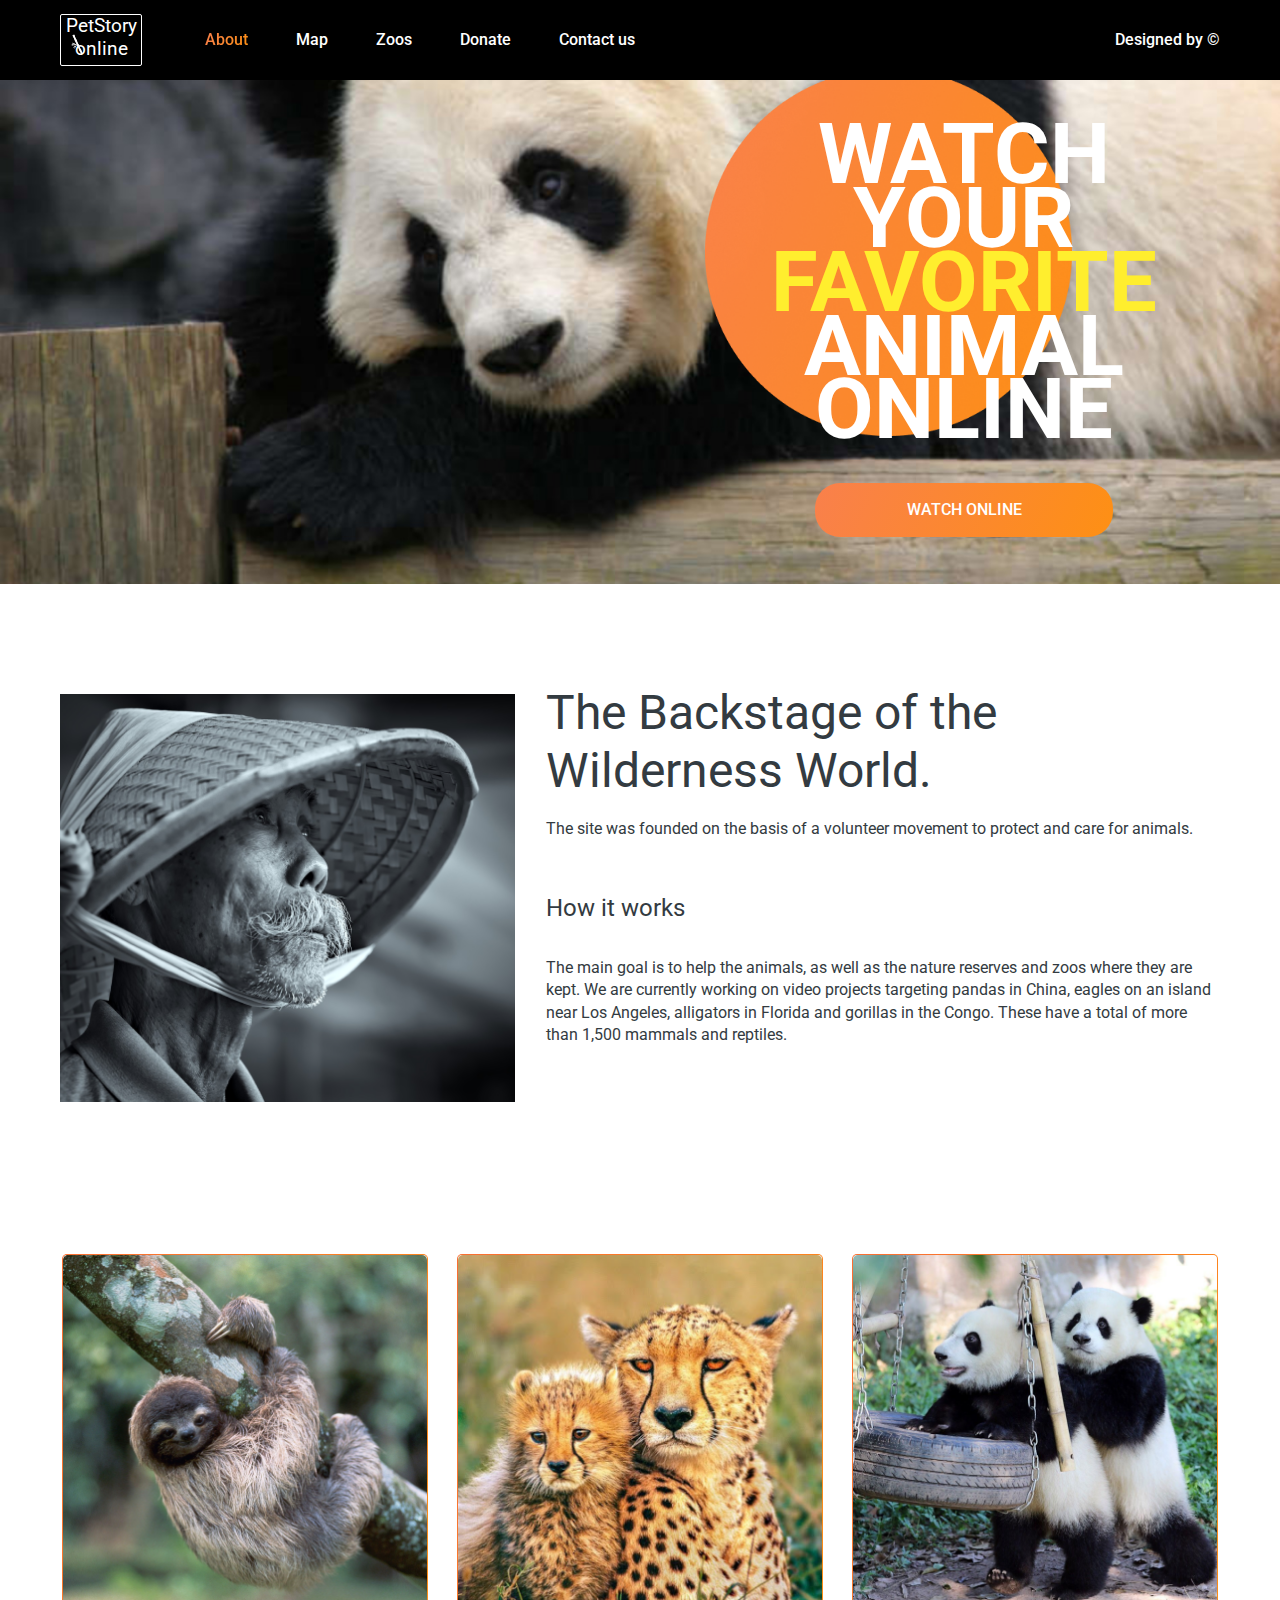
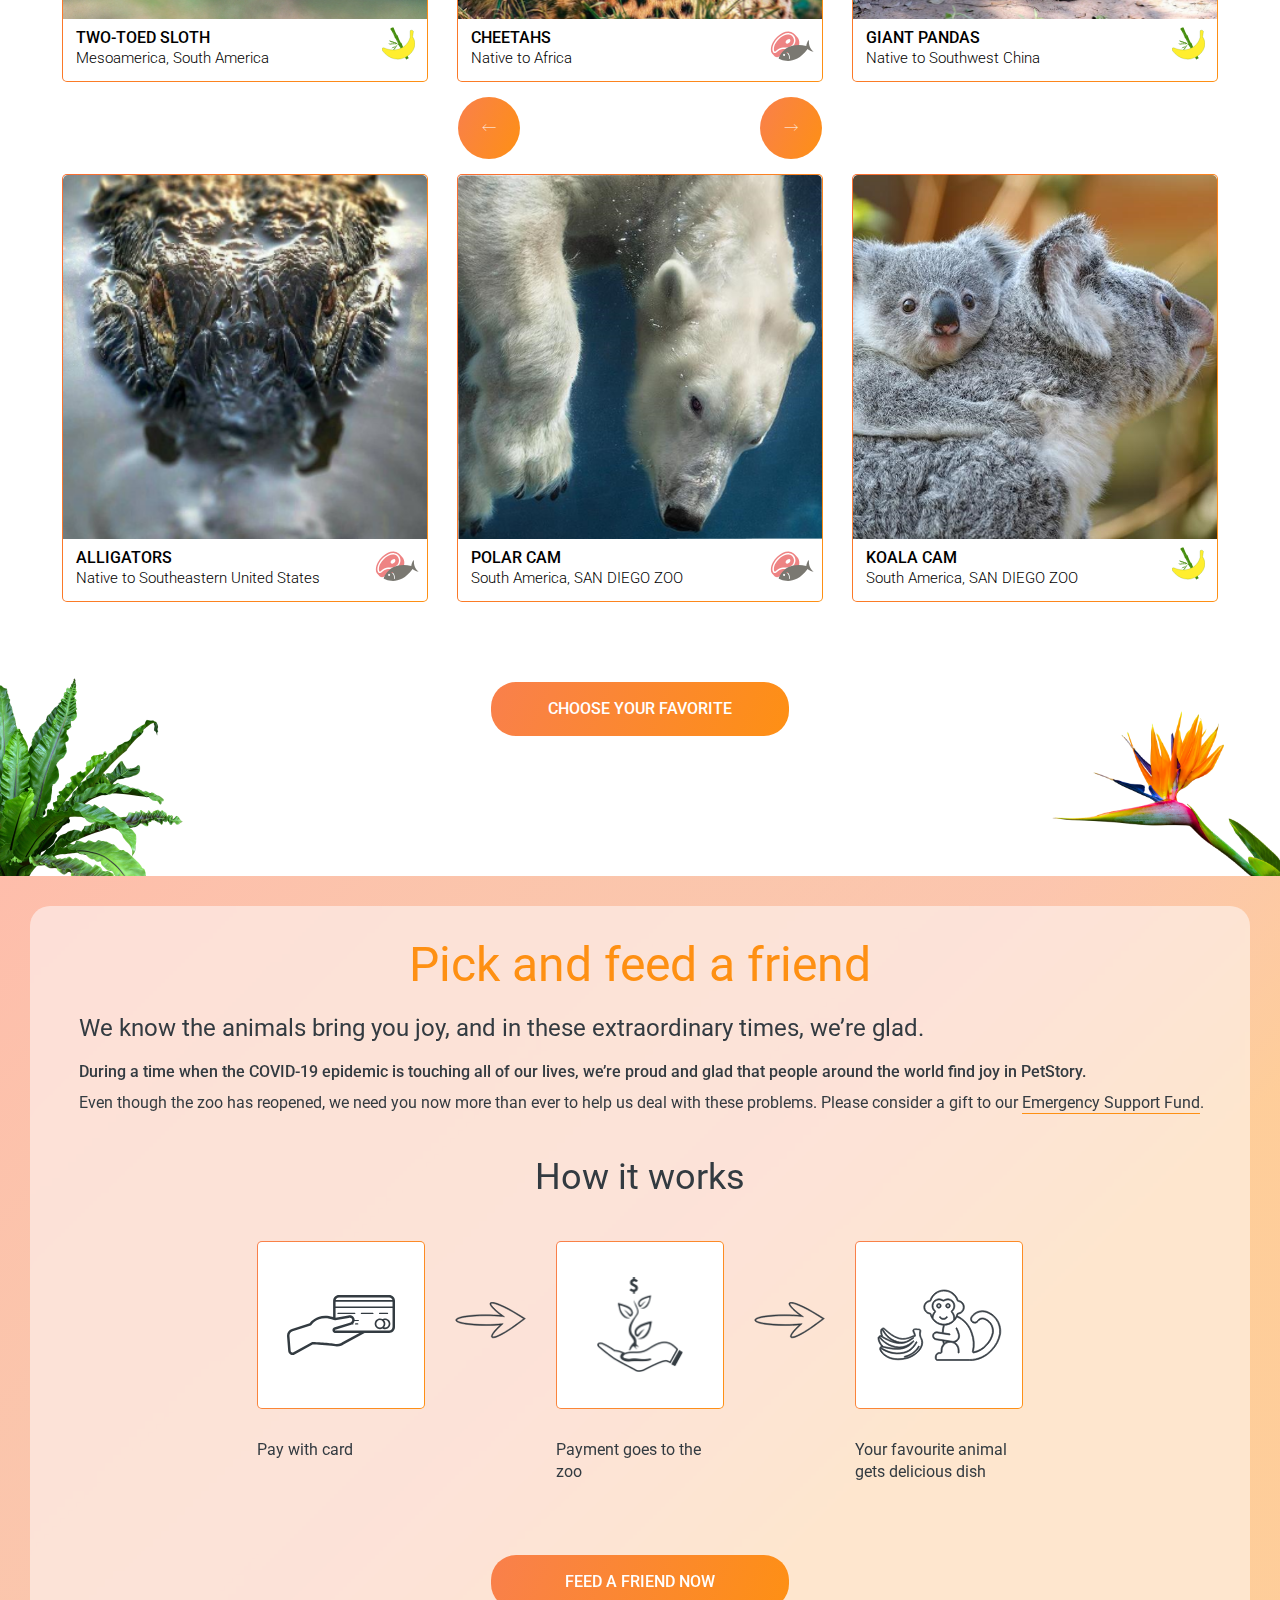
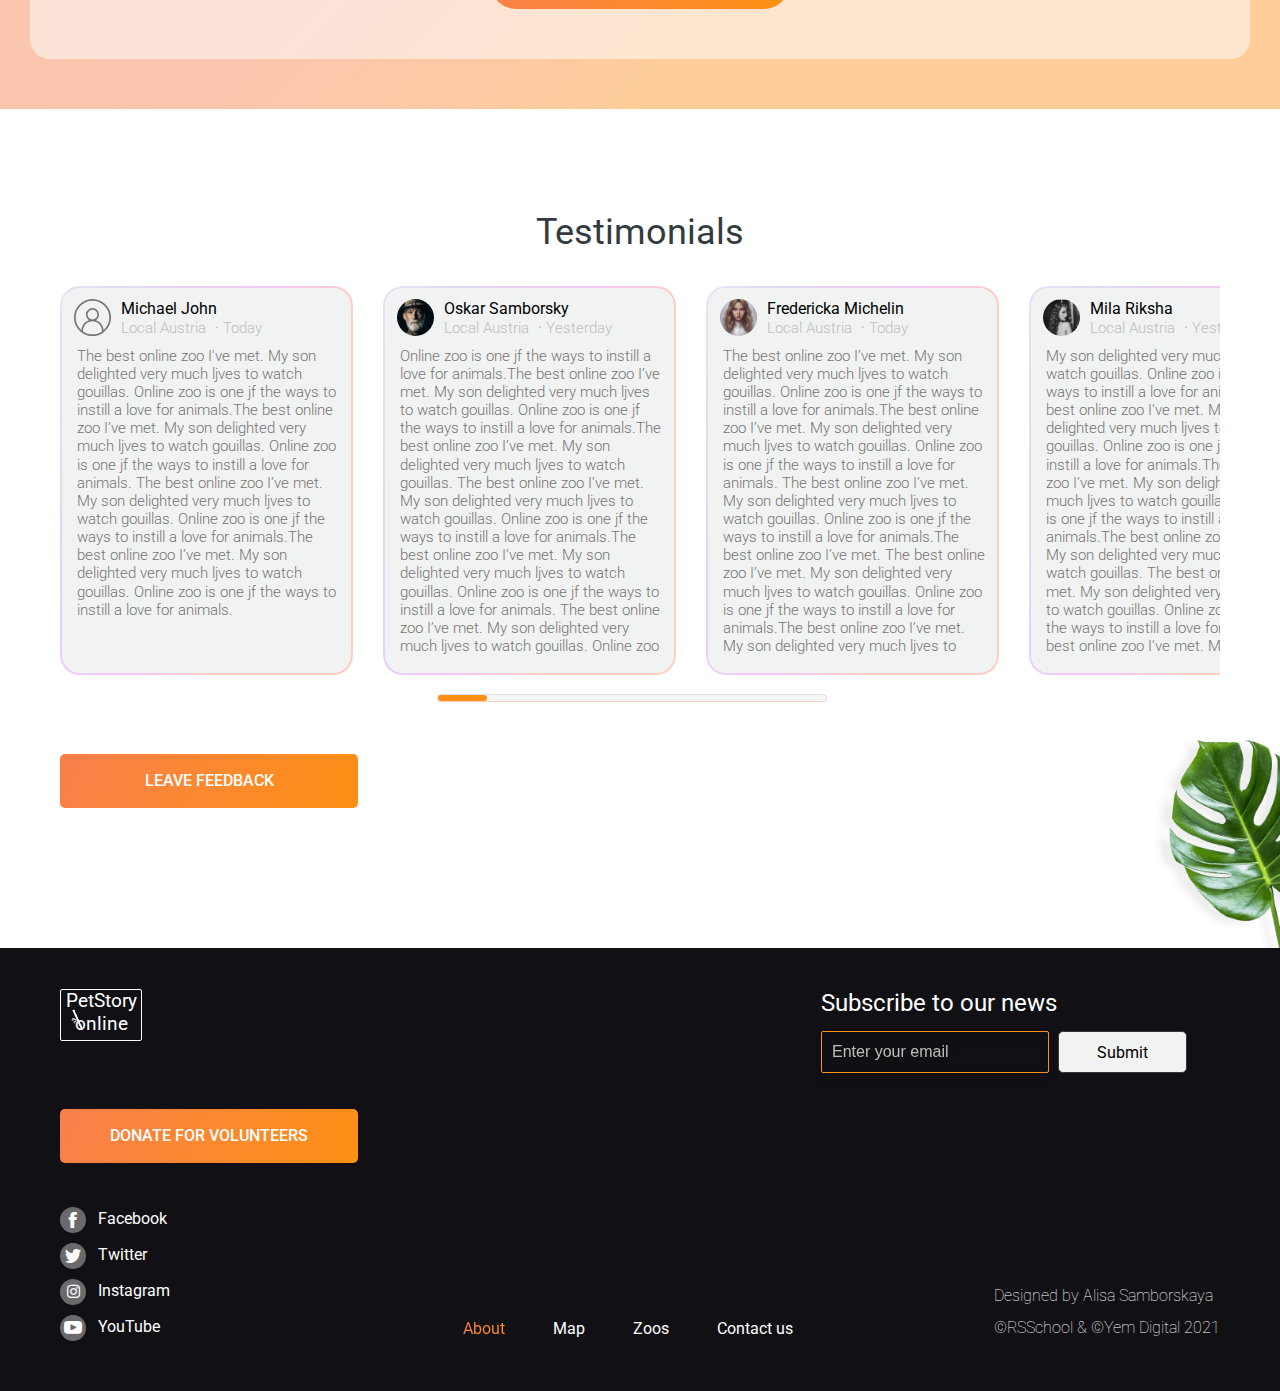
==== index.html @ 5a06f9ed "fix: change path in main page" ====
<!DOCTYPE html>
<html lang="en">
  <head>
    <meta charset="UTF-8" />
    <meta http-equiv="X-UA-Compatible" content="IE=edge" />
    <meta name="viewport" content="width=device-width, initial-scale=1.0" />
    <title>Online-zoo</title>
    <link href="https://fonts.googleapis.com/css2?family=Roboto:ital,wght@0,100;0,300;0,400;0,500;0,700;0,900;1,100;1,300;1,400;1,500;1,700;1,900&display=swap" rel="stylesheet" />
    <link rel="stylesheet" href="../../assets/styles/style.css" />
    <script defer src="./script.js"></script>
  </head>
  <body>
    <header class="header" id="about">
      <div class="container header__wrapper">
        <h1 class="header__logo">
          <a class="header__logo-link" href="./index.html">PetStory online
            <img class="header__logo-icon header__logo-icon--white" src="../../assets/images/logo/bamboo.svg" alt="bamboo-svg">
            <img class="header__logo-icon header__logo-icon--orange" src="../../assets/images/logo/bamboo-orange.svg" alt="bamboo-orange-svg">
          </a>
        </h1>
        <nav class="header__nav">
          <ul class="header__list">
            <li>
              <a class="header__link header__link--active" href="./index.html#about">About</a>
            </li>
            <li>
              <a class="header__link" href="#map">Map</a>
            </li>
            <li>
              <a class="header__link" href="#zoos">Zoos</a>
            </li>
            <li>
              <a class="header__link" href="../../pages/donate/index.html" target="_blank">Donate</a>
            </li>
            <li>
              <a class="header__link" href="#contacts">Contact us</a>
            </li>
          </ul>
        </nav>
        <a class="header__copyright" href="https://www.figma.com/file/jfEFwkXVj1WRq7sUHDr8os/PetStory-online" target="_blank">Designed by ©</a>
        <div class="header__burger-menu">
          <button class="header__burger-btn">
            <i class="header__burger-icon icon-burger-menu"></i>
          </button>
          <div class="wrapper-menu" id="wrapper-menu">
            <div class="background-menu"></div>
            <div class="mobile-menu">
              <button class="mobile-menu__btn">
                <i class="mobile-menu__btn-close icon-cross"></i>
              </button>
              <div class="mobile-menu__logo">
                <a class="mobile-menu__logo-link" href="./index.html">PetStory online
                  <img class="mobile-menu__logo-icon" src="../../assets/images/logo/bamboo-orange.svg" alt="bamboo-orange-svg">
                </a>
              </div>
              <ul class="mobile-menu__list">
                <li class="mobile-menu__item"><a class="mobile-menu__link" href="./index.html">About</a></li>
                <li class="mobile-menu__item"><a class="mobile-menu__link" href="#map">Map</a></li>
                <li class="mobile-menu__item"><a class="mobile-menu__link" href="#zoos">Zoos</a></li>
                <li class="mobile-menu__item"><a class="mobile-menu__link" href="../../pages/donate/index.html">Donate</a></li>
                <li class="mobile-menu__item"><a class="mobile-menu__link" href="#contacts">Contact us</a></li>
              </ul>
              <a class="mobile-menu__copyright" href="https://www.figma.com/file/jfEFwkXVj1WRq7sUHDr8os/PetStory-online" target="_blank">Designed by ©</a>
            </div>
          </div>
        </div>
      </div>
    </header>
    <main class="main">
      <section class="animals-online">
        <div class="container animals-online__wrapper">
          <div class="animals-online__content">
            <div class="animals-online__img-wrap">
              <img class="animals-online__img" src="../../assets/images/animals/Ellipse-orange.png" alt="ellipse-orange-png" />
              <span class="animals-online__img-text">Watch your <span class="animals-online__img-yellow">favorite</span> animal online</span>
            </div>
            <a class="animals-online__btn button" href="./index.html">watсh online</a>
          </div>
        </div>
      </section>
      <section class="the-backstage">
        <div class="container the-backstage__wrapper">
          <div class="the-backstage__block-left"></div>
          <div class="the-backstage__block-right">
            <h2 class="the-backstage__title">The Backstage of the Wilderness World.</h2>
            <p class="the-backstage__description">The site was founded on the basis of a volunteer movement to protect and care for animals.</p>
            <h3 class="the-backstage__title the-backstage__title--works">How it works</h3>
            <p class="the-backstage__description the-backstage__description--works">
              The main goal is to help the animals, as well as the nature reserves and zoos where they are kept. We are currently working on video projects targeting pandas in China, eagles on an
              island near Los Angeles, alligators in Florida and gorillas in the Congo. These have a total of more than 1,500 mammals and reptiles.
            </p>
          </div>
          <img class="the-backstage__img" src="../../assets/images/flower.png" alt="flower-png" />
        </div>
      </section>

      <section class="pets">
        <div class="container">
          <div class="pets__block">
            <div class="pets__slider-wrap">
              <div id="pets-slider" class="pets__slider"></div>
            </div>
            <button id="pets-slider-arrow-left" class="pets__slider-btn arrow-left">
              <i class="icon-arrow-left"></i>
            </button>
            <button id="pets-slider-arrow-right" class="pets__slider-btn arrow-right">
              <i class="icon-arrow-right"></i>
            </button>
          </div>
        </div>



        <button class="pets__btn button">choose your favorite</button>
        <img class="pets__img-palm" src="../../assets/images/pets/palm.png" alt="palm-png" />
        <img class="pets__img-strelitzia" src="../../assets/images/pets/strelitzia.png" alt="strelitzia-png" />
      </section>
      <section class="feed-friend">
        <div class="feed-friend__wrapper container">
          <h2 class="feed-friend__title">Pick and feed a friend</h2>
          <div class="feed-friend__content">
            <p class="feed-friend__subtitle">We know the animals bring you joy, and in these extraordinary times, we’re glad.</p>
            <p class="feed-friend__text-bold">During a time when the COVID-19 epidemic is touching all of our lives, we’re proud and glad that people around the world find joy in PetStory.</p>
            <p class="feed-friend__text">
              Even though the zoo has reopened, we need you now more than ever to help us deal with these problems. Please consider a gift to our
              <a class="feed-friend__link" href="../../pages/donate/index.html" target="_blank">Emergency Support Fund</a>.
            </p>
          </div>
          <h3 class="feed-friend__works-title">How it works</h3>
          <div class="feed-friend__works">


            <div class="feed-friend__item feed-friend__item--height ">
              <div class="feed-friend__card">
                <img class="feed-friend__img-pay" src="../../assets/images/feed-friend/pay.svg" alt="pay-svg">
              </div>
              <p class="feed-friend__card-title">Pay with card</p>
            </div>
            <img class="feed-friend__img-arrow feed-friend__img-arrow--top" src="../../assets/images/feed-friend/arrow.svg" alt="arrow-svg">
            <div class="feed-friend__item">
              <img class="feed-friend__works-arrow-right" src="../../assets/images/feed-friend/arrow-green.svg" alt="arrow-green-svg">
              <div class="feed-friend__card">
                <img class="feed-friend__img-zoo" src="../../assets/images/feed-friend/zoo.png" alt="zoo-png">
              </div>
              <p class="feed-friend__card-title">Payment goes to the zoo</p>
            </div>
            <img class="feed-friend__img-arrow" src="../../assets/images/feed-friend/arrow.svg" alt="arrow-svg">
            <div class="feed-friend__item">
              <img class="feed-friend__works-arrow-left" src="../../assets/images/feed-friend/arrow-green.svg" alt="arrow-green-svg">
              <div class="feed-friend__card">
                <img class="feed-friend__img-monkey" src="../../assets/images/feed-friend/monkey.svg" alt="monkey-svg">
              </div>
              <p class="feed-friend__card-title">Your favourite animal gets delicious dish</p>
            </div>
          </div>
            <a class="feed-friend__btn button" href="../../pages/donate/index.html" target="_blank">
              Feed a friend now
            </a>
        </div>
        </div>
      </section>
      <section class="testimonials">
        <div class="testimonials__wrapper container">
          <h2 class="testimonials__title">Testimonials</h2>
          <div class="testimonials__slider">
            <div id="testimonials" class="testimonials__wrap"></div>
          </div>
          <div class="scroll-wrapper">
            <input class="slider" id="myRange" type="range" min="0" max="7" value="0" step="1"> 
          </div>
          <div class="testimonials__btn-wrap">
            <button class="testimonials__btn button button--secondary">leave feedback</button>
          </div>
          
        </div>
        <img class="testimonials__img" src="../../assets/images/testimonials/leaf.png" alt="leaf-png">
      </div>  
      </section>
    </main>
    <footer class="footer" id="contacts">
      <div class="footer__wrap container">
        <div class="footer__top">
          <a class="footer__logo-link" href="./index.html">PetStory online
            <img class="footer__logo-icon footer__logo-icon-white" src="../../assets/images/logo/bamboo.svg" alt="bamboo-svg">
            <img class="footer__logo-icon footer__logo-icon--orange" src="../../assets/images/logo/bamboo-orange.svg" alt="bamboo-orange-svg">
          </a>
          <form class="footer__form" action="/">
            <h3 class="footer__title">Subscribe to our news</h3>
            <div class="footer__wrap-input">
              <input class="footer__input input" type="email" id="email" name="email" placeholder="Enter your email" required><br>
              <button class="footer__form-btn submit" type="submit">Submit</button> 
            </div>
          </form>
        </div>
        <div class="footer__middle">
          <a class="footer__btn button button--secondary" href="../../pages/donate/index.html" target="_blank" >donate for volunteers</a>
        </div>
        <div class="footer__bottom">
          <ul class="footer__socials">
            <li class="footer__social-item"><a class="footer__social-link" href="https://www.facebook.com/" target="_blank">
              <span class="footer__wrap-icon"><i class="icon-facebook "></i></span>
              Facebook</a></li>
            <li class="footer__social-item"><a class="footer__social-link" href="https://twitter.com/"  target="_blank"><span class="footer__wrap-icon"><i class="icon-twitter "></i></span>Twitter</a></li>
            <li class="footer__social-item"><a class="footer__social-link" href="https://www.instagram.com/" target="_blank"><span class="footer__wrap-icon"><i class="icon-instagram "></i></span>Instagram</a></li>
            <li class="footer__social-item"><a class="footer__social-link" href="https://www.youtube.com/" target="_blank"><span class="footer__wrap-icon"><i class="icon-youTube"></i></span>YouTube</a></li>
          </ul>
          <ul class="footer__list">
            <li class="footer__list-item">
              <a class="footer__link footer__link--active" href="./index.html#about">About</a>
            </li>
            <li class="footer__list-item">
              <a class="footer__link" href="#map">Map</a>
            </li>
            <li class="footer__list-item">
              <a class="footer__link" href="#zoos">Zoos</a>
            </li>
            <li class="footer__list-item">
              <a class="footer__link" href="#contacts">Contact us</a>
            </li>
          </ul>
          <div class="footer__copyright-wrap">
            <a class="footer__copyright" href="https://www.figma.com/file/jfEFwkXVj1WRq7sUHDr8os/PetStory-online" target="_blank">
              <span class="footer__author">Designed by Alisa Samborskaya</span>
              <span class="footer__text">©RSSchool & ©Yem Digital 2021</span>
          </a>
          </div>

      </div>
    </footer>
    <div id="testimonial-modal" class="testimonial-modal">
      <div id="testimonial-modal-backdrop" class="testimonial-modal__backdrop"></div>
      <div class="testimonial-modal__inner">
        <button id="testimonial-modal-close" class="testimonial-modal__btn">
          <i class="testimonial-modal__btn-close icon-cross"></i>
        </button>
        <div id="testimonial-modal-card" class="testimonial-modal__card"></div>
      </div>
    </div>
  </body>
</html>
---- assets/styles/style.css ----
.animals {
  height: 386px;
  width: 100%;
  background-repeat: no-repeat;
  background-size: cover;
  background-position: center bottom;
  background-image: url(../../assets/images/donate/panda-bg.png);
}
@media (max-width: 1599px) {
  .animals {
    height: 390px;
    margin-top: 80px;
    background-position: 29% bottom;
  }
}
@media (max-width: 999px) {
  .animals {
    height: 335px;
    margin-top: 34px;
    background-position: 37% bottom;
  }
}
@media (max-width: 639px) {
  .animals {
    height: 187px;
    margin-top: 0px;
    background-position: 33% bottom;
  }
}

.feed-friend-donate {
  background: linear-gradient(315.75deg, rgba(254, 210, 144, 0.7) 30.06%, #febdab 100.95%, rgba(254, 210, 144, 0.7) 106.36%), linear-gradient(315.75deg, rgba(254, 189, 171, 0.74) 30.06%, rgba(243, 169, 248, 0.66) 50.74%, #e0d8f0 80.49%, #eaf7fe 127.9%, #eaf7fe 149.54%), linear-gradient(315.75deg, rgba(254, 189, 171, 0.74) 30.06%, rgba(243, 169, 248, 0.66) 50.74%, #e0d8f0 80.49%, #eaf7fe 127.9%, #eaf7fe 149.54%);
}
.feed-friend-donate .feed-friend-donate__wrapper {
  padding-top: 40px;
  padding-bottom: 180px;
}
@media (max-width: 1599px) {
  .feed-friend-donate .feed-friend-donate__wrapper {
    padding-bottom: 30px;
  }
}
@media (max-width: 999px) {
  .feed-friend-donate .feed-friend-donate__wrapper {
    padding-top: 30px;
    padding-bottom: 46px;
  }
}
@media (max-width: 639px) {
  .feed-friend-donate .feed-friend-donate__wrapper {
    padding-bottom: 20px;
  }
}
.feed-friend-donate__title {
  font-weight: 400;
  font-size: 36px;
  line-height: 1.3;
  color: #fff;
  text-transform: uppercase;
}
@media (max-width: 1599px) {
  .feed-friend-donate__title {
    padding-right: 162px;
  }
}
@media (max-width: 999px) {
  .feed-friend-donate__title {
    padding-right: 0px;
    font-size: 24px;
    line-height: 1.2;
  }
}
.feed-friend-donate__title--donation {
  margin-top: 44px;
  color: #fe9013;
  text-transform: none;
}
@media (max-width: 999px) {
  .feed-friend-donate__title--donation {
    margin-top: 30px;
    font-size: 36px;
    line-height: 1.3;
  }
}
@media (max-width: 639px) {
  .feed-friend-donate__title--donation {
    font-size: 24px;
    line-height: 1.2;
  }
}
.feed-friend-donate__description {
  margin-top: 10px;
  font-weight: 500;
  font-size: 16px;
  line-height: 1.4;
  color: #fff;
}
.feed-friend-donate__description--font {
  font-weight: 400;
}
@media (max-width: 1599px) {
  .feed-friend-donate__description {
    margin-top: 30px;
  }
}
@media (max-width: 999px) {
  .feed-friend-donate__description {
    margin-top: 20px;
    line-height: 1.38;
  }
}
.feed-friend-donate__info {
  margin-top: 60px;
  padding: 40px 92px 62px;
  background-color: rgba(255, 255, 255, 0.52);
  backdrop-filter: blur(2px);
  border-radius: 20px;
  font-weight: 400;
  font-size: 16px;
  line-height: 1.4;
  color: #333b41;
}
@media (max-width: 1599px) {
  .feed-friend-donate__info {
    margin-top: 40px;
    padding: 20px 44px 46px;
  }
}
@media (max-width: 999px) {
  .feed-friend-donate__info {
    margin-top: 30px;
    padding: 30px 0px 31px;
  }
}
@media (max-width: 639px) {
  .feed-friend-donate__info {
    padding: 20px 0px 20px;
    font-size: 9px;
  }
}
.feed-friend-donate__info-title {
  padding-right: 7px;
  text-align: center;
  font-weight: 400;
  font-size: 48px;
  line-height: 1.2;
  color: #fe9013;
}
@media (max-width: 1599px) {
  .feed-friend-donate__info-title {
    padding-right: 16px;
  }
}
@media (max-width: 999px) {
  .feed-friend-donate__info-title {
    padding-right: 1px;
  }
}
@media (max-width: 639px) {
  .feed-friend-donate__info-title {
    padding-right: 0px;
    font-size: 24px;
  }
}
.feed-friend-donate__info-description {
  margin-top: 20px;
  text-align: left;
  font-weight: 400;
  font-size: 24px;
  line-height: 1.2;
  color: #333b41;
}
@media (max-width: 1599px) {
  .feed-friend-donate__info-description {
    margin-top: 11px;
    padding-left: 3px;
  }
}
@media (max-width: 999px) {
  .feed-friend-donate__info-description {
    margin-top: 20px;
    padding-left: 0px;
    text-align: center;
  }
}
@media (max-width: 639px) {
  .feed-friend-donate__info-description {
    margin-top: 10px;
    font-size: 16px;
    line-height: 1.4;
  }
}
.feed-friend-donate__diet {
  display: flex;
  justify-content: center;
  align-items: center;
  margin-top: 107px;
  padding-right: 28px;
}
@media (max-width: 999px) {
  .feed-friend-donate__diet {
    margin-top: 97px;
  }
}
@media (max-width: 639px) {
  .feed-friend-donate__diet {
    margin-top: 37px;
    padding-right: 9px;
  }
}
.feed-friend-donate__wrap-content {
  margin-right: 11px;
  padding-top: 14px;
  text-align: center;
}
@media (max-width: 639px) {
  .feed-friend-donate__wrap-content {
    margin-right: 6px;
    padding-top: 6px;
  }
}
.feed-friend-donate__number {
  font-weight: 500;
  font-size: 72px;
  line-height: 0.8;
  color: #000;
}
@media (max-width: 639px) {
  .feed-friend-donate__number {
    font-size: 41px;
  }
}
.feed-friend-donate__text {
  margin-top: 11px;
}
@media (max-width: 639px) {
  .feed-friend-donate__text {
    margin-top: 6px;
  }
}
.feed-friend-donate__icon {
  margin-right: 64px;
  padding-bottom: 14px;
  font-size: 14px;
}
@media (max-width: 639px) {
  .feed-friend-donate__icon {
    margin-right: 36px;
    padding-bottom: 26px;
    font-size: 8px;
  }
}
.feed-friend-donate__img {
  width: 268px;
}
@media (max-width: 639px) {
  .feed-friend-donate__img {
    width: 151px;
  }
}
.feed-friend-donate__amount {
  max-width: 976px;
  margin-top: 49px;
}
@media (max-width: 1599px) {
  .feed-friend-donate__amount {
    max-width: 810px;
    margin: 49px auto 0 auto;
  }
}
@media (max-width: 999px) {
  .feed-friend-donate__amount {
    width: 100%;
    margin-top: 41px;
  }
}
@media (max-width: 639px) {
  .feed-friend-donate__amount {
    margin-top: 4px;
  }
}
.feed-friend-donate__amount-title {
  margin-left: 4px;
}
@media (max-width: 1599px) {
  .feed-friend-donate__amount-title {
    margin-left: 0px;
  }
}
@media (max-width: 999px) {
  .feed-friend-donate__amount-title {
    margin-left: 10px;
  }
}
@media (max-width: 639px) {
  .feed-friend-donate__amount-title {
    margin-left: 0px;
    font-size: 16px;
  }
}
.feed-friend-donate__amount-container {
  position: relative;
  display: flex;
  justify-content: space-between;
  align-items: center;
  padding: 0px 35px 0px 30px;
  height: 27px;
  margin-top: 17px;
  background-color: #404950;
}
.feed-friend-donate__amount-container::before {
  content: "";
  position: absolute;
  left: 26px;
  right: 30px;
  display: block;
  height: 2px;
  background-color: #72828e;
}
@media (max-width: 1599px) {
  .feed-friend-donate__amount-container::before {
    left: 21px;
    right: 21px;
  }
}
@media (max-width: 999px) {
  .feed-friend-donate__amount-container::before {
    left: 37px;
    right: 37px;
  }
}
@media (max-width: 639px) {
  .feed-friend-donate__amount-container::before {
    left: 23px;
    right: 23px;
  }
}
@media (max-width: 1599px) {
  .feed-friend-donate__amount-container {
    padding: 0px 15px;
  }
}
@media (max-width: 999px) {
  .feed-friend-donate__amount-container {
    margin-top: 7px;
    padding: 0px 40px;
  }
}
@media (max-width: 639px) {
  .feed-friend-donate__amount-container {
    height: 14px;
    margin-top: 7px;
    padding: 0px 20px;
  }
}
.feed-friend-donate__amount-item {
  position: relative;
  display: flex;
  justify-content: center;
  align-items: center;
}
@media (max-width: 1599px) {
  .feed-friend-donate__amount-item:first-child {
    display: none;
  }
}
@media (max-width: 999px) {
  .feed-friend-donate__amount-item:nth-child(2), .feed-friend-donate__amount-item:nth-child(3) {
    display: none;
  }
}
.feed-friend-donate__btn {
  position: absolute;
  display: flex;
  justify-content: center;
  align-items: center;
  width: 40px;
  height: 40px;
  outline: none;
  border: none;
  background-color: transparent;
}
.feed-friend-donate__btn::after {
  content: "";
  position: absolute;
  top: 50%;
  transform: translateY(-50%) scale(0);
  width: 40px;
  height: 40px;
  background-image: url(../../assets/images/donate/roller-icon.svg);
  background-size: cover;
  transition: transform 0.3s;
}
@media (max-width: 639px) {
  .feed-friend-donate__btn::after {
    width: 20px;
    height: 20px;
  }
}
.feed-friend-donate__btn::before {
  content: "";
  display: block;
  width: 10px;
  height: 10px;
  background-color: #ffee2e;
  border-radius: 50%;
}
@media (max-width: 639px) {
  .feed-friend-donate__btn::before {
    width: 5px;
    height: 5px;
  }
}
.feed-friend-donate__btn.active {
  display: flex;
  justify-content: center;
  align-items: center;
}
.feed-friend-donate__btn.active::after {
  transform: translateY(-50%) scale(1);
}
.feed-friend-donate__titles-container {
  display: flex;
  justify-content: space-between;
  align-items: center;
  margin-top: 12px;
}
@media (max-width: 999px) {
  .feed-friend-donate__titles-container {
    padding: 0px 21px 0px;
  }
}
@media (max-width: 639px) {
  .feed-friend-donate__titles-container {
    padding-right: 0px;
    padding-left: 8px;
    margin-top: 6px;
  }
}
.feed-friend-donate__title-item {
  display: flex;
  justify-content: center;
  align-items: center;
  color: #333b41;
}
.feed-friend-donate__title-item.active {
  color: #fe9013;
}
@media (max-width: 999px) {
  .feed-friend-donate__title-item.active1 {
    color: #fe9013;
  }
}
@media (max-width: 1599px) {
  .feed-friend-donate__title-item:first-child {
    display: none;
  }
}
@media (max-width: 999px) {
  .feed-friend-donate__title-item:nth-child(2), .feed-friend-donate__title-item:nth-child(3) {
    display: none;
  }
}
.feed-friend-donate__title-text {
  width: 60px;
  font-weight: 500;
  font-size: 26px;
  line-height: 1.4;
  text-transform: uppercase;
}
@media (max-width: 1599px) {
  .feed-friend-donate__title-text {
    width: 22px;
  }
}
@media (max-width: 999px) {
  .feed-friend-donate__title-text {
    width: 30px;
  }
}
@media (max-width: 639px) {
  .feed-friend-donate__title-text {
    width: 25px;
    font-size: 13px;
  }
}
.feed-friend-donate__title-icon {
  margin-right: 2px;
  font-size: 20px;
}
@media (max-width: 639px) {
  .feed-friend-donate__title-icon {
    margin-right: 1px;
    font-size: 10px;
  }
}
.feed-friend-donate__form {
  display: flex;
  flex-direction: column;
  margin-top: 50px;
  justify-content: center;
  align-items: center;
  font-weight: 400;
  font-size: 16px;
  line-height: 1.4;
  color: #333b41;
}
@media (max-width: 639px) {
  .feed-friend-donate__form {
    margin-top: 25px;
  }
}
.feed-friend-donate__input-wrap {
  position: relative;
}
.feed-friend-donate__input-icon {
  position: absolute;
  top: 17px;
  right: 10px;
  color: #929699;
}
@media (max-width: 999px) {
  .feed-friend-donate__input-icon {
    top: 14px;
  }
}
.feed-friend-donate__input-container {
  margin-top: 25px;
  display: flex;
  justify-content: center;
  align-items: center;
}
@media (max-width: 999px) {
  .feed-friend-donate__input-container {
    margin-top: 31px;
  }
}
@media (max-width: 639px) {
  .feed-friend-donate__input-container {
    margin-top: 23px;
  }
}
.feed-friend-donate__input-item {
  display: flex;
  align-items: center;
  width: 84px;
  margin-right: 50px;
}
.feed-friend-donate__input-item:last-child {
  margin-right: 0px;
}
.feed-friend-donate__input-radio {
  width: 16px;
  height: 16px;
  margin-right: 10px;
}
.feed-friend-donate__form-btn {
  margin-top: 30px;
}
@media (max-width: 1599px) {
  .feed-friend-donate__form-btn {
    margin-left: 2px;
  }
}
.feed-friend-donate__form-link {
  margin-top: 30px;
  color: #333b41;
}
@media (max-width: 639px) {
  .feed-friend-donate__form-link {
    letter-spacing: -0.1px;
  }
}

input[type=radio],
label {
  cursor: pointer;
}

input[type=radio] {
  position: relative;
  height: 16px;
  width: 16px;
  -webkit-appearance: none;
  -moz-appearance: none;
  appearance: none;
  outline: none;
}

input[type=radio]::before {
  content: "";
  position: absolute;
  top: 50%;
  left: 50%;
  width: 16px;
  height: 16px;
  border-radius: 50%;
  transform: translate(-50%, -50%);
  background-color: transparent;
  border: 1px solid #fe9013;
}

input[type=radio]::after {
  content: "";
  position: absolute;
  top: 50%;
  left: 50%;
  max-height: 0;
  max-width: 0;
  width: 14px;
  height: 14px;
  border-radius: 50%;
  background-color: #4b9200;
  transform: translate(-50%, -50%);
  transition: max-width 0.3s, max-height 0.3s;
  visibility: visible;
}

input[type=radio]:checked::after {
  max-width: 14px;
  max-height: 14px;
}

@font-face {
  font-family: "icomoon";
  src: url("../fonts/icomoon.eot?s4lg9i");
  src: url("../fonts/icomoon.eot?s4lg9i#iefix") format("embedded-opentype"), url("../fonts/icomoon.ttf?s4lg9i") format("truetype"), url("../fonts/icomoon.woff?s4lg9i") format("woff"), url("../fonts/icomoon.svg?s4lg9i#icomoon") format("svg");
  font-weight: normal;
  font-style: normal;
  font-display: block;
}
[class^=icon-],
[class*=" icon-"] {
  /* use !important to prevent issues with browser extensions that change fonts */
  font-family: "icomoon" !important;
  speak: never;
  font-style: normal;
  font-weight: normal;
  font-variant: normal;
  text-transform: none;
  line-height: 1;
  /* Better Font Rendering =========== */
  -webkit-font-smoothing: antialiased;
  -moz-osx-font-smoothing: grayscale;
}

.icon-burger-menu:before {
  content: "\e908";
}

.icon-dollar:before {
  content: "\e907";
}

.icon-cross:before {
  content: "\e906";
}

.icon-twitter:before {
  content: "\e902";
  color: #fff;
}

.icon-youTube:before {
  content: "\e903";
  color: #fff;
}

.icon-facebook:before {
  content: "\e904";
  color: #fff;
}

.icon-instagram:before {
  content: "\e905";
  color: #fff;
}

.icon-arrow-left:before {
  content: "\e900";
  color: #fff;
}

.icon-arrow-right:before {
  content: "\e901";
  color: #fff;
}

* {
  box-sizing: border-box;
  margin: 0;
  padding: 0;
  -webkit-tap-highlight-color: transparent;
}

html {
  scroll-behavior: smooth;
}

body {
  font-family: "Roboto", sans-serif;
  background-color: #fff;
}

a {
  font-family: inherit;
  text-decoration: none;
}

li {
  list-style-type: none;
}

button {
  cursor: pointer;
}

.container {
  max-width: 1160px;
  margin: 0 auto;
}
@media (max-width: 1599px) {
  .container {
    max-width: 1220px;
    padding: 0 30px;
  }
}
@media (max-width: 999px) {
  .container {
    padding: 0 20px;
  }
}
@media (max-width: 639px) {
  .container {
    padding: 0 10px;
  }
}

.button {
  height: 54px;
  width: 298px;
  padding: 16px 10px;
  text-align: center;
  background: linear-gradient(113.96deg, #f9804b 1.49%, #fe9013 101.44%);
  font-family: "Roboto", sans-serif;
  font-weight: 500;
  font-size: 16px;
  line-height: 1.4;
  color: #fff;
  text-transform: uppercase;
  border-radius: 25px;
  white-space: nowrap;
  border: 0;
  outline: none;
}
.button:hover {
  background: #e47209;
}
.button:active {
  background: #4b9200;
}
.button:disabled {
  background: #767474;
}
.button--secondary {
  border-radius: 5px;
}

.input {
  width: 228px;
  height: 42px;
  padding: 10px;
  background: transparent;
  color: #bdbdbd;
  font-weight: 400;
  font-size: 16px;
  line-height: 1.4;
  filter: drop-shadow(0px 4px 4px rgba(0, 0, 0, 0.25));
  border: 1px solid #fe9013;
  border-radius: 2px;
  outline: none;
}
.input:-webkit-autofill {
  box-shadow: inset 0 0 0 100px #111115 !important;
  background-color: #111115 !important;
  -webkit-text-fill-color: #bdbdbd !important;
}
.input:focus {
  color: #4b9200;
  border-color: #4b9200;
}
.input:focus:-webkit-autofill {
  -webkit-text-fill-color: #4b9200 !important;
}
.input.error {
  color: #d31414;
  border-color: #d31414;
}
.input::placeholder {
  color: #bdbdbd;
}

.input-amount {
  width: 268px;
  height: 54px;
  padding: 16px 9px 16px 9px;
  background: transparent;
  color: #929699;
  font-weight: 400;
  font-size: 16px;
  line-height: 1.4;
  border: 1px solid #929699;
  border-radius: 2px;
  outline: none;
}
.input-amount::placeholder {
  color: #929699;
}
.input-amount:focus {
  color: #4b9200;
  border-color: #4b9200;
}
.input-amount:focus + .feed-friend-donate__input-icon {
  color: #4b9200;
}
.input-amount:focus::placeholder {
  color: #4b9200;
}
.input-amount.error {
  color: #d31414;
  border-color: #d31414;
}
.input-amount.error::placeholder {
  color: #d31414;
}
.input-amount.error + .feed-friend-donate__input-icon {
  color: #d31414;
}
@media (max-width: 999px) {
  .input-amount {
    width: 180px;
    height: 42px;
    padding: 15px 12px 15px 6px;
  }
}

/* Chrome, Safari, Edge, Opera */
input::-webkit-outer-spin-button,
input::-webkit-inner-spin-button {
  -webkit-appearance: none;
  margin: 0;
}

/* Firefox */
input[type=number] {
  -moz-appearance: textfield;
}

.submit {
  width: 129px;
  height: 42px;
  padding: 10px 20px;
  text-align: center;
  background: #f1f3f2;
  font-family: "Roboto", sans-serif;
  font-weight: 400;
  font-size: 16px;
  line-height: 1.4;
  color: #000;
  border: 1px solid #333b41;
  border-radius: 5px;
  white-space: nowrap;
  outline: none;
}
.submit:hover {
  color: #4b9200;
  border-color: #4b9200;
}
.submit:active {
  color: #4b9200;
  border-color: #4b9200;
}
.submit.error {
  color: #d31414;
  border-color: #d31414;
}

.header {
  background-color: #000;
}
@media (max-width: 1599px) {
  .header {
    position: absolute;
    top: 0;
    left: 0;
    right: 0;
    z-index: 10;
  }
}
@media (max-width: 999px) {
  .header {
    position: fixed;
    top: 0;
    left: 0;
    right: 0;
  }
}
.header__wrapper {
  height: 80px;
  display: flex;
  align-items: center;
}
@media (max-width: 999px) {
  .header__wrapper {
    justify-content: space-between;
    height: 34px;
  }
}
.header__logo {
  margin-right: 63px;
}
@media (max-width: 999px) {
  .header__logo {
    margin-right: 0;
  }
}
.header__logo-link {
  display: block;
  position: relative;
  width: 82px;
  height: 52px;
  padding: 0px 5px 6px 5px;
  text-align: center;
  opacity: 1;
  border: 0.5px solid #fff;
  border-radius: 2px;
  color: #fff;
  font-weight: 400;
  font-size: 19px;
  line-height: 1.2;
  transition: color 0.3s, border-color 0.3s;
}
.header__logo-link:hover {
  color: #fe9013;
  border-color: #fe9013;
}
@media (max-width: 999px) {
  .header__logo-link:hover {
    border-color: transparent;
  }
}
@media (max-width: 999px) {
  .header__logo-link {
    width: 47px;
    height: 29px;
    padding: 0px;
    border: 0.5px solid transparent;
    font-size: 12px;
  }
}
.header__logo-icon {
  position: absolute;
  bottom: 10px;
  left: 10px;
  height: 21px;
  transition: opacity 0.3s;
}
.header__logo-icon--orange {
  opacity: 0;
}
@media (max-width: 999px) {
  .header__logo-icon {
    height: 14px;
    bottom: 2px;
    left: 3px;
  }
}
.header__logo-link:hover .header__logo-icon--white {
  opacity: 0;
}
.header__logo-link:hover .header__logo-icon--orange {
  opacity: 1;
}
.header__list {
  display: flex;
}
@media (max-width: 999px) {
  .header__list {
    display: none;
  }
}
.header__link {
  margin-right: 58px;
  color: #fff;
  font-weight: 500;
  font-size: 16px;
  line-height: 1.4;
}
.header__link:hover, .header__link--active {
  background: linear-gradient(113.96deg, #f9804b 1.49%, #fe9013 101.44%);
  -webkit-background-clip: text;
  -webkit-text-fill-color: transparent;
  background-clip: text;
  text-fill-color: transparent;
}
@media (max-width: 1599px) {
  .header__link {
    margin-right: 48px;
  }
}
.header__copyright {
  margin-left: auto;
  font-weight: 500;
  font-size: 16px;
  line-height: 1.4;
  color: #fff;
}
.header__copyright:hover {
  background: linear-gradient(113.96deg, #f9804b 1.49%, #fe9013 101.44%);
  -webkit-background-clip: text;
  -webkit-text-fill-color: transparent;
  background-clip: text;
  text-fill-color: transparent;
}
@media (max-width: 999px) {
  .header__copyright {
    display: none;
  }
}
.header__burger-menu {
  display: none;
}
@media (max-width: 999px) {
  .header__burger-menu {
    display: block;
  }
}
.header__burger-btn {
  color: #fff;
  transition: color 0.3s;
  font-size: 10px;
  border: none;
  outline: none;
  background: none;
}
.header__burger-btn:hover {
  color: #fe9013;
}

.wrapper-menu {
  width: 100%;
  position: fixed;
  top: 0;
  right: 0;
  right: -100%;
  z-index: 2;
  transition: right 1s;
}
.wrapper-menu--open {
  right: 0;
}

.background-menu {
  position: static;
  left: 0;
  right: 0;
  top: 0;
  bottom: 0;
  width: 100%;
  background: transparent;
  transition: background-color 1s;
}
.wrapper-menu--open .background-menu {
  position: fixed;
  background: rgba(0, 0, 0, 0.5);
}

.mobile-menu {
  position: relative;
  z-index: 2;
  width: 100%;
  min-height: 329px;
  padding: 10px 10px 40px;
  background-color: #fff;
}
.mobile-menu__btn {
  position: absolute;
  top: 12px;
  right: 10px;
  line-height: 0;
  outline: none;
  background: none;
  color: #fe9013;
  font-size: 14px;
  border: none;
  transition: opacity 0.3s;
}
.mobile-menu__logo-link {
  display: block;
  position: relative;
  width: 66px;
  height: 42px;
  padding: 3px 4px;
  text-align: center;
  opacity: 0.8;
  border: 0.8px solid #fe9013;
  border-radius: 2px;
  color: #fe9013;
  font-weight: 400;
  font-size: 15px;
  line-height: 1.2;
  transition: opacity 0.3s;
}
.mobile-menu__logo-link:hover {
  opacity: 1;
}
.mobile-menu__logo-icon {
  position: absolute;
  bottom: 5px;
  left: 8px;
  height: 16px;
}
.mobile-menu__list {
  margin-top: 30px;
}
.mobile-menu__item {
  margin-bottom: 15px;
}
.mobile-menu__link {
  font-weight: 400;
  font-size: 16px;
  line-height: 22px;
  color: #333b41;
  transition: color 0.3s;
}
.mobile-menu__link:hover {
  color: #fe9013;
}
.mobile-menu__copyright {
  font-weight: 400;
  font-size: 16px;
  line-height: 1.4;
  color: #333b41;
  transition: color 0.3s;
}
.mobile-menu__copyright:hover {
  color: #fe9013;
}

.main {
  min-height: calc(100vh - 523px);
  overflow: hidden;
}
@media (max-width: 999px) {
  .main {
    min-height: calc(100vh - 316px);
  }
}
@media (max-width: 639px) {
  .main {
    min-height: calc(100vh - 368px);
    padding-top: 34px;
  }
}

.animals-online {
  width: 100%;
  background-repeat: no-repeat;
  background-size: cover;
  background-position: center bottom;
  background-image: url(../../assets/images/bg-main-panda.png);
}
.animals-online__wrapper {
  padding-top: 12px;
  height: 700px;
  display: flex;
  justify-content: flex-end;
}
@media (max-width: 1599px) {
  .animals-online__wrapper {
    height: 584px;
    padding-top: 0px;
  }
}
@media (max-width: 999px) {
  .animals-online__wrapper {
    padding-right: 15px;
    height: 373px;
  }
}
@media (max-width: 639px) {
  .animals-online__wrapper {
    padding-right: 10px;
    height: 187px;
  }
}
.animals-online__content {
  display: flex;
  flex-direction: column;
  padding-right: 106px;
}
@media (max-width: 1599px) {
  .animals-online__content {
    margin-top: 69px;
    padding-right: 107px;
  }
}
@media (max-width: 999px) {
  .animals-online__content {
    flex-direction: row;
    justify-content: space-between;
    align-items: flex-end;
    width: 100%;
    padding: 0px 0px 40px 0;
    margin: 0;
  }
}
@media (max-width: 639px) {
  .animals-online__content {
    position: relative;
    justify-content: flex-end;
    padding-bottom: 41.7px;
  }
}
.animals-online__img-wrap {
  width: 100%;
  position: relative;
}
@media (max-width: 999px) {
  .animals-online__img-wrap {
    width: auto;
    padding-right: 57px;
  }
}
@media (max-width: 639px) {
  .animals-online__img-wrap {
    width: auto;
    padding-right: 28px;
  }
}
.animals-online__img {
  width: 465px;
}
@media (max-width: 1599px) {
  .animals-online__img {
    width: 367px;
  }
}
@media (max-width: 999px) {
  .animals-online__img {
    width: 237px;
    padding-bottom: 48px;
  }
}
@media (max-width: 639px) {
  .animals-online__img {
    width: 119px;
    padding-bottom: 0px;
  }
}
.animals-online__img-text {
  position: absolute;
  bottom: -2px;
  left: 73px;
  width: 500px;
  text-align: center;
  font-weight: 700;
  font-size: 106px;
  line-height: 0.75;
  color: #fff;
  text-transform: uppercase;
}
@media (max-width: 1599px) {
  .animals-online__img-text {
    bottom: -2px;
    left: 58px;
    width: 401px;
    font-size: 85px;
  }
}
@media (max-width: 999px) {
  .animals-online__img-text {
    bottom: 47px;
    left: 38px;
    width: 255px;
    font-size: 54px;
  }
}
@media (max-width: 639px) {
  .animals-online__img-text {
    bottom: -1px;
    left: 19px;
    font-size: 28px;
    width: 127px;
  }
}
.animals-online__img-yellow {
  color: #ffee2e;
}
.animals-online__btn {
  margin: 65px -5px 0px 174px;
}
@media (max-width: 1599px) {
  .animals-online__btn {
    margin: 43px 0px 0px 110px;
  }
}
@media (max-width: 999px) {
  .animals-online__btn {
    min-width: 298px;
    order: -1;
    margin-left: 0;
  }
}
@media (max-width: 639px) {
  .animals-online__btn {
    position: absolute;
    right: 50%;
    bottom: -74px;
    z-index: 5;
    transform: translateX(50%);
  }
}

.the-backstage {
  position: relative;
  padding-top: 140px;
  min-height: 403px;
  margin: 0 auto;
}
@media (max-width: 1599px) {
  .the-backstage {
    padding-top: 100px;
  }
}
@media (max-width: 999px) {
  .the-backstage {
    padding-top: 60px;
  }
}
@media (max-width: 639px) {
  .the-backstage {
    padding-top: 104px;
  }
}
.the-backstage__wrapper {
  display: flex;
}
@media (max-width: 1599px) {
  .the-backstage__wrapper {
    align-items: flex-start;
  }
}
.the-backstage__block-left {
  min-width: 609px;
  margin-right: 87px;
  background-image: url(../../assets/images/bamboo-cap.png);
  background-repeat: no-repeat;
  background-size: cover;
  background-position: center;
}
@media (max-width: 1599px) {
  .the-backstage__block-left {
    height: 408px;
    min-width: 455px;
    margin: 10px 31px 10px 0px;
  }
}
@media (max-width: 999px) {
  .the-backstage__block-left {
    display: none;
  }
}
.the-backstage__block-right {
  color: #333b41;
}
@media (max-width: 999px) {
  .the-backstage__block-right {
    max-width: 495px;
  }
}
.the-backstage__title {
  margin-bottom: 20px;
  font-weight: 400;
  font-size: 48px;
  line-height: 1.2;
}
@media (max-width: 999px) {
  .the-backstage__title {
    padding-left: 4px;
  }
}
@media (max-width: 639px) {
  .the-backstage__title {
    margin-bottom: 10px;
    padding-left: 0px;
    font-size: 24px;
    max-width: calc(100% - 15px);
  }
}
.the-backstage__title--works {
  margin: 54px 0px 34px 0px;
  font-size: 24px;
}
@media (max-width: 999px) {
  .the-backstage__title--works {
    margin: 30px 0px 20px 0px;
  }
}
@media (max-width: 639px) {
  .the-backstage__title--works {
    max-width: 100%;
    margin: 20px 0px 10px 0px;
  }
}
.the-backstage__description {
  font-weight: 400;
  font-size: 16px;
  line-height: 1.3;
}
@media (max-width: 639px) {
  .the-backstage__description {
    max-width: calc(100% - 15px);
  }
}
.the-backstage__description--works {
  line-height: 1.4;
}
@media (max-width: 639px) {
  .the-backstage__description--works {
    max-width: 100%;
  }
}
.the-backstage__img {
  position: absolute;
  top: 12px;
  right: 0px;
  height: 605px;
}
@media (max-width: 1599px) {
  .the-backstage__img {
    display: none;
  }
}
@media (max-width: 999px) {
  .the-backstage__img {
    display: block;
    height: 476px;
    top: 0px;
    right: -30px;
  }
}
@media (max-width: 639px) {
  .the-backstage__img {
    display: block;
    height: 217px;
    top: 39px;
    right: -40px;
  }
}

.pets {
  position: relative;
  margin-top: 180px;
  padding-bottom: 100px;
  color: #000;
}
@media (max-width: 1599px) {
  .pets {
    margin-top: 142px;
    padding-bottom: 140px;
  }
}
@media (max-width: 999px) {
  .pets {
    margin-top: 80px;
    padding-bottom: 100px;
  }
}
@media (max-width: 639px) {
  .pets {
    overflow: hidden;
    margin-top: 40px;
    padding-bottom: 60px;
  }
}
.pets__block {
  position: relative;
  padding: 0 4px;
}
@media (max-width: 1599px) {
  .pets__block {
    padding: 0px 2px;
  }
}
@media (max-width: 999px) {
  .pets__block {
    padding: 0px;
  }
}
@media (max-width: 639px) {
  .pets__block {
    padding-right: 8px;
    padding-left: 6px;
  }
}
.pets__slider-wrap {
  overflow: hidden;
}
.pets__slider {
  position: relative;
  left: 0;
  display: flex;
  transition: left 0.3s;
  transform: translateX(0);
}
.pets__grid-container {
  display: grid;
  grid-gap: 20px 30px;
  grid-template-columns: repeat(3, 1fr);
  min-width: 100%;
}
@media (max-width: 1599px) {
  .pets__grid-container {
    grid-gap: 92px 29px;
  }
}
@media (max-width: 999px) {
  .pets__grid-container {
    grid-template-columns: 1fr 1fr;
  }
}
@media (max-width: 639px) {
  .pets__grid-container {
    grid-template-columns: 1fr;
    grid-gap: 20px 25px;
  }
}
.pets__card {
  position: relative;
  width: 100%;
  overflow: hidden;
  opacity: 1;
  background: linear-gradient(#fff, #fff) padding-box, linear-gradient(113.96deg, #fa6f32 1.49%, #fe9013 101.44%) border-box;
  border: 1px solid transparent;
  border-radius: 5px;
  line-height: 0;
  transition: color 0.7s;
}
.pets__card::after {
  content: "";
  position: absolute;
  top: 0;
  right: 0;
  bottom: 0;
  left: 0;
  background-color: transparent;
  transition: background-color 0.7s;
}
.pets__card:hover {
  color: #fff;
}
.pets__card:hover::after {
  background-color: rgba(0, 0, 0, 0.4);
}
.pets__img {
  position: relative;
  width: 100%;
  border-radius: 5px 5px 0 0;
  transition: transform 0.3s;
  transform-origin: bottom;
}
.pets__card:hover .pets__img {
  transform: scale(1.06);
  border-radius: 5px;
}
.pets__wrapper {
  display: flex;
  justify-content: flex-end;
  align-items: center;
  padding: 8px 0 16px 16px;
  background-color: transparent;
}
@media (max-width: 999px) {
  .pets__wrapper {
    padding: 6px 0 11px 12px;
  }
}
.pets__content {
  position: absolute;
  z-index: 2;
  bottom: 14px;
  left: 13px;
  transition: bottom 0.7s;
}
@media (max-width: 999px) {
  .pets__content {
    bottom: 11px;
  }
}
.pets__card:hover .pets__content {
  bottom: 85%;
}
.pets__title {
  font-weight: 500;
  font-size: 16px;
  line-height: 1.4;
  text-transform: uppercase;
}
@media (max-width: 999px) {
  .pets__title {
    font-size: 12px;
    line-height: 1;
  }
}
.pets__description {
  font-weight: 300;
  font-size: 15px;
  line-height: 1.2;
}
@media (max-width: 999px) {
  .pets__description {
    font-size: 11.5px;
    line-height: 1.2;
  }
}
.pets__description-text1 {
  display: inline;
}
@media (max-width: 999px) {
  .pets__description-text1 {
    display: none;
  }
}
.pets__description-text2 {
  display: none;
}
@media (max-width: 999px) {
  .pets__description-text2 {
    display: inline;
  }
}
.pets__icon {
  width: 33px;
  margin-right: 12px;
  line-height: 0;
}
@media (max-width: 999px) {
  .pets__icon {
    width: 25px;
    margin-right: 8px;
  }
}
.pets__icon--fish {
  width: 48px;
  margin-right: 8px;
}
@media (max-width: 999px) {
  .pets__icon--fish {
    width: 37px;
    margin-right: 6px;
  }
}
.pets__btn {
  display: block;
  margin: 80px auto 0px auto;
}
@media (max-width: 999px) {
  .pets__btn {
    margin: 60px auto 0px auto;
  }
}
@media (max-width: 639px) {
  .pets__btn {
    margin: 20px auto 0px auto;
  }
}
.pets__img-palm {
  position: absolute;
  bottom: 0;
  left: -150px;
  height: 460px;
}
@media (max-width: 1599px) {
  .pets__img-palm {
    left: 0;
    height: 202px;
  }
}
@media (max-width: 999px) {
  .pets__img-palm {
    left: -60px;
  }
}
@media (max-width: 639px) {
  .pets__img-palm {
    left: -11px;
    height: 72px;
  }
}
.pets__img-strelitzia {
  position: absolute;
  bottom: 0;
  right: 0;
  width: 368px;
}
@media (max-width: 1599px) {
  .pets__img-strelitzia {
    width: 241px;
  }
}
@media (max-width: 999px) {
  .pets__img-strelitzia {
    width: 175px;
  }
}
@media (max-width: 639px) {
  .pets__img-strelitzia {
    width: 86px;
    right: -18px;
    bottom: -1px;
  }
}
.pets__slider-btn {
  position: absolute;
  bottom: 50.5%;
  transform: translateY(50%);
  width: 62px;
  height: 62px;
  border-radius: 50%;
  background: linear-gradient(113.96deg, #f9804b 1.49%, #fe9013 101.44%);
  border: 0;
  outline: none;
  font-size: 8px;
  line-height: 1;
}
.pets__slider-btn:hover {
  background: #e47209;
}
.pets__slider-btn:active {
  background: #4b9200;
}
@media (max-width: 1599px) {
  .pets__slider-btn {
    bottom: 50%;
  }
}
@media (max-width: 999px) {
  .pets__slider-btn {
    transform: translate(50%, 50%);
    bottom: 50.6%;
  }
}
@media (max-width: 639px) {
  .pets__slider-btn {
    display: none;
  }
}

.arrow-left {
  left: -80px;
}
@media (max-width: 1599px) {
  .arrow-left {
    left: 34.3%;
  }
}
@media (max-width: 999px) {
  .arrow-left {
    right: calc(50% + 46px);
    left: auto;
  }
}

.arrow-right {
  right: -80px;
}
@media (max-width: 1599px) {
  .arrow-right {
    right: 34.3%;
  }
}
@media (max-width: 999px) {
  .arrow-right {
    right: calc(50% - 46px);
  }
}

.feed-friend {
  padding: 69px 0px 100px 0px;
  background: linear-gradient(315.75deg, rgba(254, 210, 144, 0.7) 30.06%, #febdab 100.95%, rgba(254, 210, 144, 0.7) 106.36%), linear-gradient(315.75deg, rgba(254, 189, 171, 0.74) 30.06%, rgba(243, 169, 248, 0.66) 50.74%, #e0d8f0 80.49%, #eaf7fe 127.9%, #eaf7fe 149.54%), linear-gradient(315.75deg, rgba(254, 189, 171, 0.74) 30.06%, rgba(243, 169, 248, 0.66) 50.74%, #e0d8f0 80.49%, #eaf7fe 127.9%, #eaf7fe 149.54%);
}
@media (max-width: 1599px) {
  .feed-friend {
    padding: 30px 30px 50px 30px;
  }
}
@media (max-width: 999px) {
  .feed-friend {
    padding: 20px 0px 20px 0px;
  }
}
@media (max-width: 639px) {
  .feed-friend {
    padding: 20px 10px 20px 10px;
  }
}
.feed-friend__wrapper {
  padding: 41px 0px 59px 0px;
  background: rgba(253, 253, 255, 0.52);
  backdrop-filter: blur(2px);
  border-radius: 20px;
}
@media (max-width: 1599px) {
  .feed-friend__wrapper {
    padding: 30px 0px 50px 0px;
  }
}
@media (max-width: 999px) {
  .feed-friend__wrapper {
    padding: 10px 0px 60px 0px;
  }
}
@media (max-width: 639px) {
  .feed-friend__wrapper {
    padding: 20px 0px 40px 0px;
  }
}
.feed-friend__content {
  margin-top: 30px;
  padding-left: 99px;
  color: #333b41;
}
@media (max-width: 1599px) {
  .feed-friend__content {
    margin-top: 20px;
    padding-left: 49px;
  }
}
@media (max-width: 999px) {
  .feed-friend__content {
    padding: 0px 20px;
  }
}
@media (max-width: 639px) {
  .feed-friend__content {
    margin-top: 10px;
    padding: 0px;
  }
}
.feed-friend__title {
  text-align: center;
  font-weight: 400;
  font-size: 48px;
  color: #fe9013;
  line-height: 1.2;
}
@media (max-width: 999px) {
  .feed-friend__title {
    font-size: 42px;
  }
}
@media (max-width: 639px) {
  .feed-friend__title {
    font-size: 24px;
  }
}
.feed-friend__subtitle {
  font-weight: 400;
  font-size: 24px;
  line-height: 1.2;
}
@media (max-width: 999px) {
  .feed-friend__subtitle {
    font-size: 22px;
  }
}
@media (max-width: 639px) {
  .feed-friend__subtitle {
    text-align: center;
    font-size: 18px;
  }
}
.feed-friend__text-bold {
  margin-top: 40px;
  font-weight: 500;
  font-size: 16px;
  line-height: 1.3;
}
@media (max-width: 1599px) {
  .feed-friend__text-bold {
    padding-right: 76px;
    margin-top: 20px;
  }
}
@media (max-width: 999px) {
  .feed-friend__text-bold {
    padding-right: 0px;
  }
}
@media (max-width: 639px) {
  .feed-friend__text-bold {
    display: none;
  }
}
.feed-friend__text {
  padding-right: 190px;
  margin-top: 10px;
  font-weight: 400;
  font-size: 16px;
  line-height: 1.3;
}
@media (max-width: 1599px) {
  .feed-friend__text {
    padding-right: 30px;
  }
}
@media (max-width: 999px) {
  .feed-friend__text {
    padding-right: 0px;
  }
}
@media (max-width: 639px) {
  .feed-friend__text {
    display: none;
  }
}
.feed-friend__link {
  color: #333b41;
  padding-bottom: 1px;
  border-bottom: solid 1px #fe9013;
}
.feed-friend__works-title {
  padding-top: 60px;
  text-align: center;
  font-weight: 400;
  font-size: 36px;
  line-height: 1.3;
  color: #333b41;
}
@media (max-width: 1599px) {
  .feed-friend__works-title {
    padding-top: 40px;
  }
}
@media (max-width: 999px) {
  .feed-friend__works-title {
    padding-top: 30px;
  }
}
@media (max-width: 639px) {
  .feed-friend__works-title {
    padding-top: 20px;
    font-size: 24px;
  }
}
.feed-friend__works {
  margin-top: 40px;
  display: flex;
  align-items: flex-start;
  justify-content: center;
  font-weight: 400;
  font-size: 16px;
  line-height: 140%;
  color: #333b41;
}
@media (max-width: 999px) {
  .feed-friend__works {
    padding-right: 10px;
    margin-top: 20px;
  }
}
@media (max-width: 639px) {
  .feed-friend__works {
    flex-direction: column;
    align-items: center;
    padding-right: 0px;
  }
}
.feed-friend__btn {
  display: block;
  margin: 60px auto 0px auto;
}
@media (max-width: 1599px) {
  .feed-friend__btn {
    margin: 70px auto 0px auto;
  }
}
@media (max-width: 999px) {
  .feed-friend__btn {
    margin: 40px auto 0px auto;
  }
}
@media (max-width: 639px) {
  .feed-friend__btn {
    margin: 30px auto 0px auto;
  }
}
.feed-friend__item {
  width: 168px;
  height: 244px;
  margin: 0px 30px 0px;
}
@media (max-width: 999px) {
  .feed-friend__item {
    position: relative;
    margin: 0px 43px 0px 0px;
  }
  .feed-friend__item:last-child {
    margin-right: 0;
  }
}
@media (max-width: 639px) {
  .feed-friend__item {
    margin: 0 0 20px 0;
    height: 231px;
  }
  .feed-friend__item:last-child {
    margin: 0;
  }
  .feed-friend__item--height {
    height: 221px;
  }
}
.feed-friend__works-arrow-right {
  position: absolute;
  top: -17px;
  left: -45%;
  display: none;
  width: 89px;
}
@media (max-width: 999px) {
  .feed-friend__works-arrow-right {
    display: block;
  }
}
@media (max-width: 639px) {
  .feed-friend__works-arrow-right {
    display: block;
    top: -51px;
    left: 84%;
    transform: rotate(85deg);
  }
}
.feed-friend__works-arrow-left {
  position: absolute;
  top: -17px;
  left: -46%;
  display: none;
  width: 89px;
}
@media (max-width: 999px) {
  .feed-friend__works-arrow-left {
    display: block;
  }
}
@media (max-width: 639px) {
  .feed-friend__works-arrow-left {
    display: block;
    transform: rotate(85deg);
    top: -54px;
    left: 84%;
  }
}
.feed-friend__card {
  display: flex;
  align-items: center;
  justify-content: center;
  width: 168px;
  height: 168px;
  background: linear-gradient(#fff, #fff) padding-box, linear-gradient(113.96deg, #f9804b 1.49%, #fe9013 101.44%) border-box;
  border: solid 1px transparent;
  border-radius: 5px;
}
.feed-friend__img-pay {
  width: 108px;
}
.feed-friend__card-title {
  margin-top: 30px;
}
@media (max-width: 639px) {
  .feed-friend__card-title {
    margin-top: 10px;
  }
}
.feed-friend__img-zoo {
  width: 86px;
}
.feed-friend__img-monkey {
  width: 125px;
}
.feed-friend__img-arrow {
  margin-top: 55px;
}
@media (max-width: 1599px) {
  .feed-friend__img-arrow {
    margin-top: 61px;
  }
}
@media (max-width: 999px) {
  .feed-friend__img-arrow {
    display: none;
  }
}
.feed-friend__img-arrow--top {
  margin-top: 59px;
}
@media (max-width: 1599px) {
  .feed-friend__img-arrow--top {
    margin-top: 61px;
  }
}

.testimonials {
  position: relative;
}
.testimonials__wrapper {
  padding-top: 140px;
  padding-bottom: 180px;
}
@media (max-width: 1599px) {
  .testimonials__wrapper {
    padding-top: 100px;
    padding-bottom: 140px;
  }
}
@media (max-width: 999px) {
  .testimonials__wrapper {
    padding-top: 60px;
    padding-bottom: 80px;
  }
}
@media (max-width: 639px) {
  .testimonials__wrapper {
    padding-top: 30px;
    padding-bottom: 59px;
  }
}
.testimonials__title {
  text-align: center;
  font-weight: 400;
  font-size: 36px;
  line-height: 1.3;
  color: #333b41;
}
@media (max-width: 639px) {
  .testimonials__title {
    font-size: 24px;
    line-height: 1.2;
  }
}
.testimonials__slider {
  width: 100%;
  overflow: hidden;
}
.testimonials__wrap {
  display: flex;
  justify-content: flex-start;
  align-items: center;
  gap: 30px;
  margin-top: 47px;
  position: relative;
  left: 0;
  transition: left 0.8s;
}
@media (max-width: 1599px) {
  .testimonials__wrap {
    margin-top: 30px;
  }
}
@media (max-width: 999px) {
  .testimonials__wrap {
    flex-direction: column;
    height: 357px;
    overflow: hidden;
    gap: 15px;
  }
}
@media (max-width: 639px) {
  .testimonials__wrap {
    margin-top: 20px;
  }
}
.testimonials__container {
  width: 267px;
  min-width: 267px;
  padding: 11px 11px 17px 15px;
  background-color: #f1f3f2;
  color: #767474;
  border-radius: 20px;
  font-weight: 300;
  font-size: 15px;
  line-height: 1.2;
  background: linear-gradient(#f1f3f2, #f1f3f2) padding-box, linear-gradient(290deg, rgba(254, 189, 171, 0.74) 30.06%, rgba(243, 169, 248, 0.66) 50.74%, #e0d8f0 80.49%, #eaf7fe 127.9%, #eaf7fe 149.54%) border-box;
  border-radius: 20px;
  border: 2px solid transparent;
  cursor: pointer;
}
@media (max-width: 1599px) {
  .testimonials__container {
    width: 293px;
    min-width: 293px;
  }
}
@media (max-width: 999px) {
  .testimonials__container {
    width: 100%;
    padding-bottom: 11px;
  }
}
.testimonials__item {
  display: flex;
  justify-content: flex-start;
  align-items: center;
  margin-bottom: 10px;
}
@media (max-width: 999px) {
  .testimonials__item {
    margin-bottom: 9px;
  }
}
@media (max-width: 639px) {
  .testimonials__item {
    margin-bottom: 10px;
  }
}
.testimonials__item--comment2 {
  margin-bottom: 17px;
}
.testimonials__icon {
  width: 37px;
}
@media (max-width: 1599px) {
  .testimonials__icon {
    margin-left: -3px;
  }
}
.testimonials__user-info {
  margin-left: 10px;
}
@media (max-width: 999px) {
  .testimonials__user-info {
    margin-left: 6px;
  }
}
.testimonials__user-info--comment2 {
  margin-left: 6px;
}
.testimonials__user-info--oska {
  margin-left: 6px;
  padding: 2px 0px 1px 0px;
}
.testimonials__name {
  font-weight: 400;
  font-size: 16px;
  line-height: 1.2;
  color: #000;
}
.testimonials__block {
  display: flex;
  justify-content: space-around;
  align-items: center;
  margin-top: 1px;
  color: #bdbdbd;
}
@media (max-width: 1599px) {
  .testimonials__element:nth-child(2) {
    margin-left: 5px;
  }
}
.testimonials__content {
  height: 309px;
  overflow: hidden;
  line-height: 1.21;
}
@media (max-width: 999px) {
  .testimonials__content {
    height: 35px;
    padding-left: 6px;
  }
}
@media (max-width: 999px) {
  .testimonials__btn-wrap {
    text-align: center;
  }
}
.testimonials__btn {
  margin-top: 32px;
}
@media (max-width: 1599px) {
  .testimonials__btn {
    margin-top: 52px;
  }
}
@media (max-width: 999px) {
  .testimonials__btn {
    width: 240px;
    margin-top: 40px;
  }
}
@media (max-width: 639px) {
  .testimonials__btn {
    margin-top: 30px;
  }
}
.testimonials__img {
  position: absolute;
  right: 0;
  bottom: -130px;
  width: 245px;
}
@media (max-width: 1599px) {
  .testimonials__img {
    bottom: -84px;
    width: 196px;
  }
}
@media (max-width: 999px) {
  .testimonials__img {
    bottom: -66px;
    width: 122px;
    right: -6px;
  }
}
@media (max-width: 639px) {
  .testimonials__img {
    bottom: -42px;
    width: 65px;
    right: -9px;
    transform: rotate(-15deg);
  }
}

.scroll-wrapper {
  display: flex;
  justify-content: center;
  align-items: center;
  margin-top: 21px;
  width: 100%;
}
@media (max-width: 1599px) {
  .scroll-wrapper {
    margin-top: 19px;
    padding-right: 16px;
  }
}
@media (max-width: 999px) {
  .scroll-wrapper {
    display: none;
  }
}

.slider {
  -webkit-appearance: none;
  height: 8px;
  width: 599px;
  background-color: #f5f7f6;
  outline: none;
  -webkit-transition: 0.3s;
  background: linear-gradient(#f5f7f6, #f5f7f6) padding-box, linear-gradient(180deg, rgba(254, 189, 171, 0.74) 30.06%, rgba(243, 169, 248, 0.66) 50.74%, #e0d8f0 80.49%, #eaf7fe 127.9%, #eaf7fe 149.54%), border-box;
  border: 1px solid transparent;
  border-radius: 5px;
  cursor: pointer;
}
@media (max-width: 1599px) {
  .slider {
    width: 390px;
  }
}

.slider::-webkit-slider-thumb {
  -webkit-appearance: none;
  appearance: none;
  width: 12.5%;
  height: 6px;
  background-color: #fe9013;
  cursor: pointer;
  border-radius: 5px;
  transition: background-color 0.3s;
}

.slider::-webkit-slider-thumb:hover {
  background-color: #e47209;
}
.slider::-webkit-slider-thumb:hover:active {
  background-color: #4b9200;
}

.slider::-moz-range-thumb {
  -webkit-appearance: none;
  appearance: none;
  width: 115px;
  padding: 1px 0px;
  height: 6px;
  background-color: #fe9013;
  cursor: pointer;
  border-radius: 5px;
  transition: background-color 0.3s;
}

.slider::-moz-range-thumb:hover {
  background-color: #e47209;
}

.footer {
  background-color: #111115;
  position: relative;
}
.footer__wrap {
  padding: 41px 0px 50px 0px;
}
@media (max-width: 1599px) {
  .footer__wrap {
    padding: 41px 30px 50px 30px;
  }
}
@media (max-width: 999px) {
  .footer__wrap {
    padding: 13px 20px 12px 20px;
  }
}
@media (max-width: 639px) {
  .footer__wrap {
    padding: 20px 10px;
  }
}
.footer__top {
  display: flex;
  justify-content: space-between;
}
@media (max-width: 639px) {
  .footer__top {
    justify-content: center;
  }
}
.footer__logo-link {
  display: block;
  position: relative;
  width: 82px;
  height: 52px;
  padding: 0px 5px 6px 5px;
  text-align: center;
  opacity: 1;
  border: 0.5px solid #fff;
  border-radius: 2px;
  color: #fff;
  font-weight: 400;
  font-size: 19px;
  line-height: 1.2;
  transition: color 0.3s, border-color 0.3s;
}
.footer__logo-link:hover {
  color: #fe9013;
  border-color: #fe9013;
}
@media (max-width: 639px) {
  .footer__logo-link {
    display: inline-block;
    padding: 0px;
    border: none;
    width: auto;
    height: auto;
  }
}
.footer__logo-icon {
  position: absolute;
  bottom: 10px;
  left: 10px;
  height: 21px;
  transition: opacity 0.3s;
}
.footer__logo-icon--orange {
  opacity: 0;
}
.footer__logo-link:hover .footer__logo-icon--white {
  opacity: 0;
}
.footer__logo-link:hover .footer__logo-icon--orange {
  opacity: 1;
}
@media (max-width: 639px) {
  .footer__logo-icon {
    bottom: 6px;
    left: 72px;
  }
}
@media (max-width: 1599px) {
  .footer__form {
    padding-right: 33px;
  }
}
@media (max-width: 999px) {
  .footer__form {
    display: none;
  }
}
.footer__title {
  font-weight: 400;
  font-size: 24px;
  line-height: 1.2;
  color: #fff;
}
.footer__wrap-input {
  display: flex;
  align-items: center;
  justify-content: center;
  margin-top: 14px;
}
@media (max-width: 1599px) {
  .footer__wrap-input {
    margin-top: 13px;
  }
}
.footer__input {
  margin-right: 10px;
}
@media (max-width: 1599px) {
  .footer__input {
    margin-right: 9px;
  }
}
.footer__btn {
  display: block;
  margin-top: 36px;
}
@media (max-width: 999px) {
  .footer__btn {
    margin-top: 32px;
  }
}
@media (max-width: 639px) {
  .footer__btn {
    margin: 86px 3px 0px 0px;
  }
}
@media (max-width: 639px) {
  .footer__middle {
    display: flex;
    justify-content: center;
    align-items: center;
  }
}
.footer__bottom {
  display: flex;
  align-items: flex-end;
  justify-content: space-between;
}
@media (max-width: 999px) {
  .footer__bottom {
    margin-top: 64px;
  }
}
@media (max-width: 639px) {
  .footer__bottom {
    flex-direction: column;
    justify-content: flex-start;
    align-items: center;
    margin-top: 30px;
  }
}
.footer__socials {
  margin-top: 44px;
}
@media (max-width: 999px) {
  .footer__socials {
    position: absolute;
    top: 13px;
    right: 20px;
    margin-top: 0;
  }
}
@media (max-width: 639px) {
  .footer__socials {
    top: 73px;
    right: 50%;
    transform: translate(50%);
    display: flex;
    flex-direction: row;
    justify-content: center;
    align-items: center;
  }
}
.footer__social-item {
  margin-bottom: 10px;
  display: flex;
  justify-content: flex-start;
  align-items: center;
}
.footer__social-item:last-child {
  margin-bottom: 0px;
}
@media (max-width: 999px) {
  .footer__social-item {
    margin-bottom: 20px;
  }
}
@media (max-width: 639px) {
  .footer__social-item {
    margin: 0px 30px 0px 0px;
  }
  .footer__social-item:last-child {
    margin-right: 0px;
  }
}
.footer__social-link {
  display: flex;
  align-items: center;
  justify-content: center;
  font-weight: 400;
  font-size: 16px;
  line-height: 1.4;
  color: #fff;
  transition: color 0.3s;
}
.footer__social-link:active, .footer__social-link:hover {
  color: #4b9200;
}
.footer__social-link:active span, .footer__social-link:hover span {
  background-color: #4b9200;
}
@media (max-width: 999px) {
  .footer__social-link {
    justify-content: flex-start;
    width: 26px;
    overflow: hidden;
  }
}
.footer__wrap-icon {
  display: flex;
  align-items: center;
  justify-content: center;
  margin-right: 12px;
  width: 26px;
  height: 26px;
  background-color: rgba(196, 196, 196, 0.5);
  border-radius: 50%;
  transition: background-color #4b9200;
}
@media (max-width: 999px) {
  .footer__wrap-icon {
    width: 26px;
    min-width: 26px;
  }
}
.footer__list {
  display: flex;
  justify-content: flex-start;
  padding-left: 115px;
}
@media (max-width: 1599px) {
  .footer__list {
    padding-left: 91px;
  }
  .footer__list--donate {
    padding-left: 118px;
  }
}
@media (max-width: 999px) {
  .footer__list {
    padding-left: 0px;
  }
}
@media (max-width: 639px) {
  .footer__list {
    margin-top: 30px;
  }
}
.footer__list-item {
  margin-right: 58px;
}
.footer__list-item:last-child {
  margin-right: 0px;
}
@media (max-width: 1599px) {
  .footer__list-item {
    margin-right: 48px;
  }
}
@media (max-width: 999px) {
  .footer__list-item {
    margin-right: 37px;
  }
}
@media (max-width: 639px) {
  .footer__list-item {
    margin-right: 30px;
  }
}
.footer__link {
  font-weight: 400;
  font-size: 16px;
  line-height: 1.4;
  color: #fff;
}
.footer__link:hover, .footer__link--active {
  background: linear-gradient(113.96deg, #f9804b 1.49%, #fe9013 101.44%);
  -webkit-background-clip: text;
  -webkit-text-fill-color: transparent;
  background-clip: text;
  text-fill-color: transparent;
}
@media (max-width: 639px) {
  .footer__copyright-wrap {
    display: flex;
    justify-content: flex-end;
    order: -1;
    width: 100%;
  }
}
.footer__copyright {
  display: flex;
  flex-direction: column;
  align-items: flex-start;
  padding-bottom: 1px;
  font-weight: 100;
  font-size: 16px;
  line-height: 1.3;
  color: #fff;
}
.footer__copyright:hover span {
  color: #4b9200;
  border-color: #4b9200;
}
@media (max-width: 639px) {
  .footer__copyright {
    font-size: 15px;
    line-height: 1.1;
  }
}
.footer__author {
  border-bottom: 1px solid transparent;
  transition: color 0.3s, border-color 0.3s;
}
.footer__text {
  margin-top: 10px;
  border-bottom: 1px solid transparent;
  transition: color 0.3s, border-color 0.3s;
}
@media (max-width: 639px) {
  .footer__text {
    margin-top: 13px;
  }
}

.icon-facebook {
  font-size: 16px;
}

.icon-twitter {
  font-size: 14px;
}

.icon-instagram {
  font-size: 13px;
}

.icon-youTube {
  font-size: 13px;
}

.testimonial-modal {
  position: fixed;
  top: 0;
  right: 0;
  left: 0;
  bottom: 0;
  z-index: 15;
  display: flex;
  justify-content: center;
  align-items: center;
  visibility: hidden;
  opacity: 0;
  transition: opacity 0.3s, visibility 0.3s;
}
.testimonial-modal.active {
  visibility: visible;
  opacity: 1;
}
.testimonial-modal__backdrop {
  position: absolute;
  top: 0;
  right: 0;
  left: 0;
  bottom: 0;
  background: rgba(0, 0, 0, 0.5);
}
.testimonial-modal__inner {
  position: relative;
  max-height: 95%;
  width: 320px;
  padding: 20px 36px 17px 17px;
  background: #f5f7f6;
  overflow-y: auto;
}
.testimonial-modal__btn {
  position: absolute;
  top: 0px;
  right: 0px;
  padding: 12px 10px;
  line-height: 0;
  outline: none;
  background: none;
  color: #fe9013;
  font-size: 14px;
  border: none;
  transition: opacity 0.3s;
}
.testimonial-modal__btn:hover {
  opacity: 0.7;
}
.testimonial-modal__btn-close {
  background-image: linear-gradient(315.75deg, rgba(254, 210, 144, 0.7) 30.06%, #febdab 100.95%, rgba(254, 210, 144, 0.7) 106.36%), linear-gradient(315.75deg, rgba(254, 189, 171, 0.74) 30.06%, rgba(243, 169, 248, 0.66) 50.74%, #e0d8f0 80.49%, #eaf7fe 127.9%, #eaf7fe 149.54%), linear-gradient(315.75deg, rgba(254, 189, 171, 0.74) 30.06%, rgba(243, 169, 248, 0.66) 50.74%, #e0d8f0 80.49%, #eaf7fe 127.9%, #eaf7fe 149.54%);
  background-clip: text;
  text-fill-color: transparent;
  -webkit-background-clip: text;
  -webkit-text-fill-color: transparent;
}
.testimonial-modal__card {
  width: 100%;
  padding: 15px 14px 19px 16px;
  background: linear-gradient(#f1f3f2, #f1f3f2) padding-box, linear-gradient(290deg, rgba(254, 189, 171, 0.74) 30.06%, rgba(243, 169, 248, 0.66) 50.74%, #e0d8f0 80.49%, #eaf7fe 127.9%, #eaf7fe 149.54%) border-box;
  border-radius: 20px;
  border: 2px solid transparent;
}
.testimonial-modal__header {
  display: flex;
  align-items: center;
}
.testimonial-modal__img {
  width: 37px;
  margin-right: 10px;
}
.testimonial-modal__name {
  font-weight: 400;
  font-size: 16px;
  line-height: 1.2;
  color: #000;
}
.testimonial-modal__location {
  display: flex;
  align-items: center;
  margin-top: 1px;
  font-weight: 300;
  font-size: 15px;
  line-height: 1.2;
  color: #bdbdbd;
}
.testimonial-modal__content {
  margin-top: 10px;
  font-weight: 300;
  font-size: 15px;
  line-height: 1.2;
  color: #767474;
}

/*# sourceMappingURL=style.css.map */
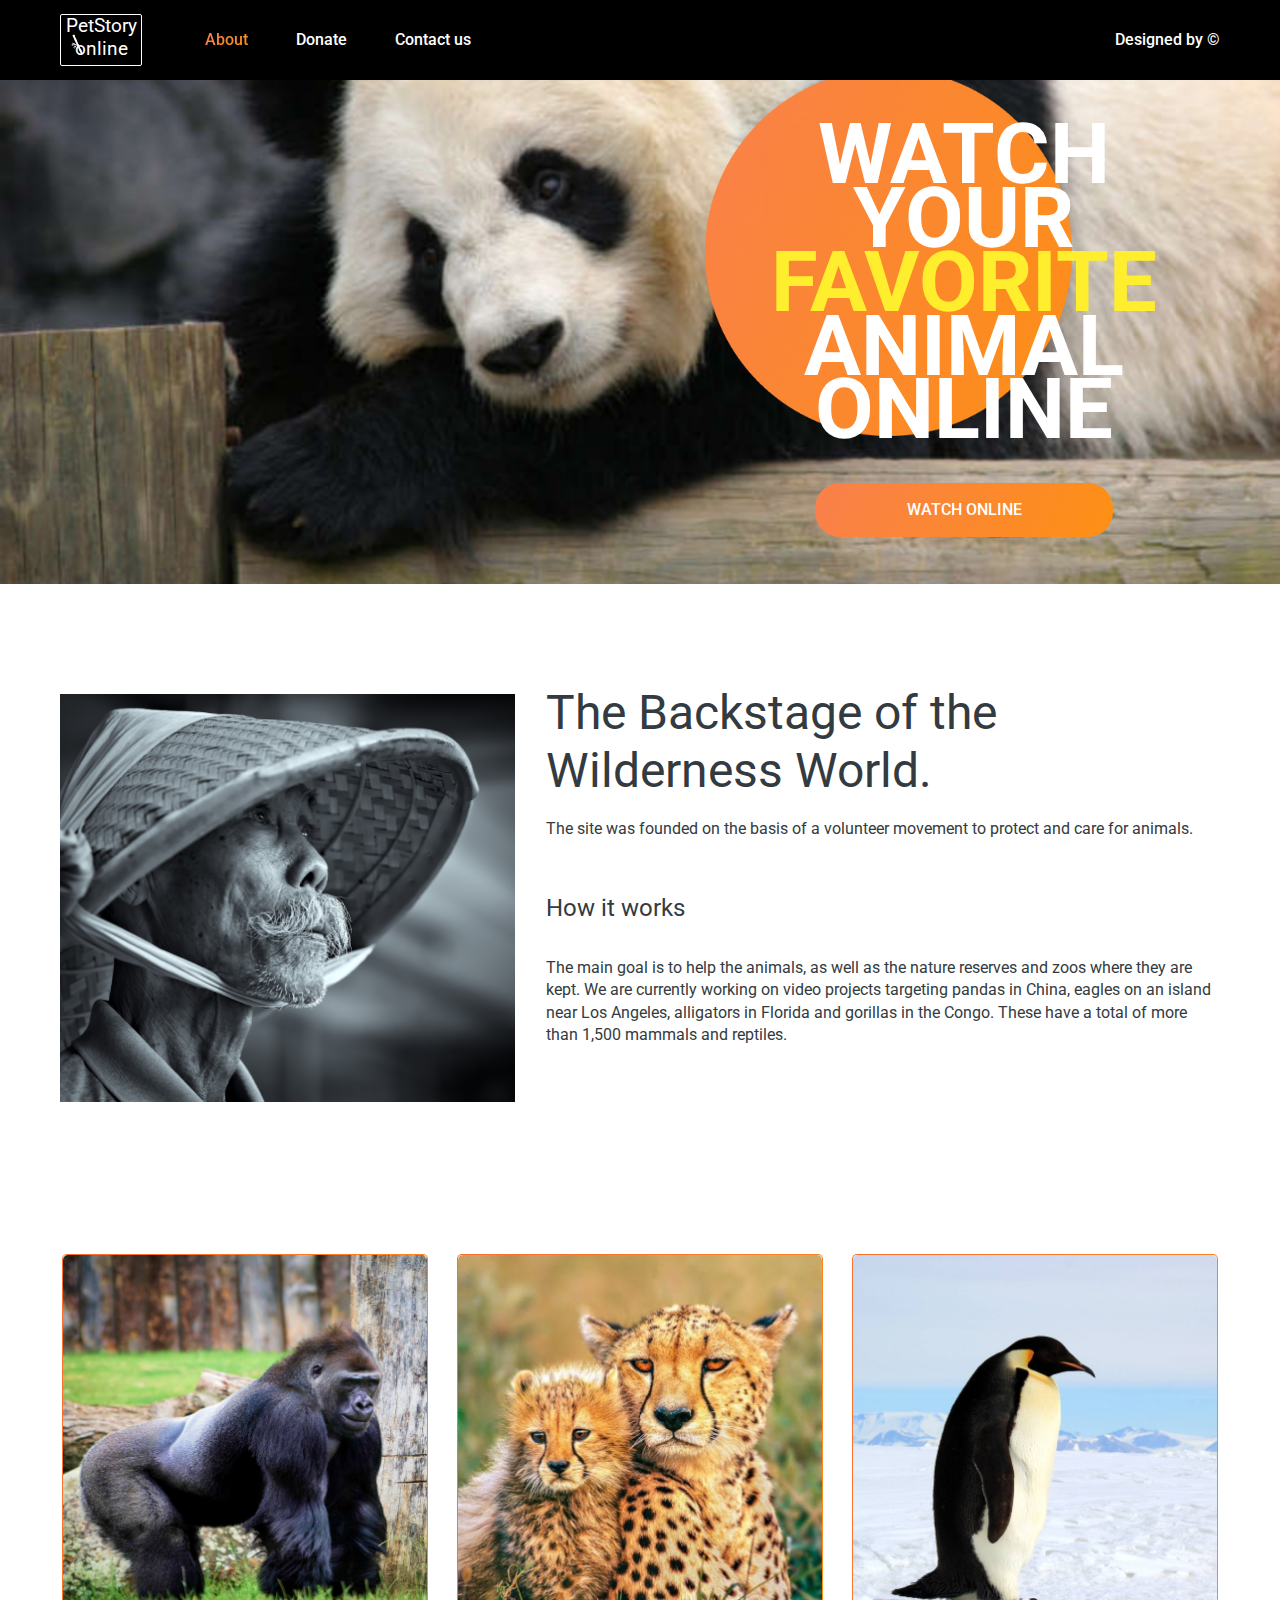
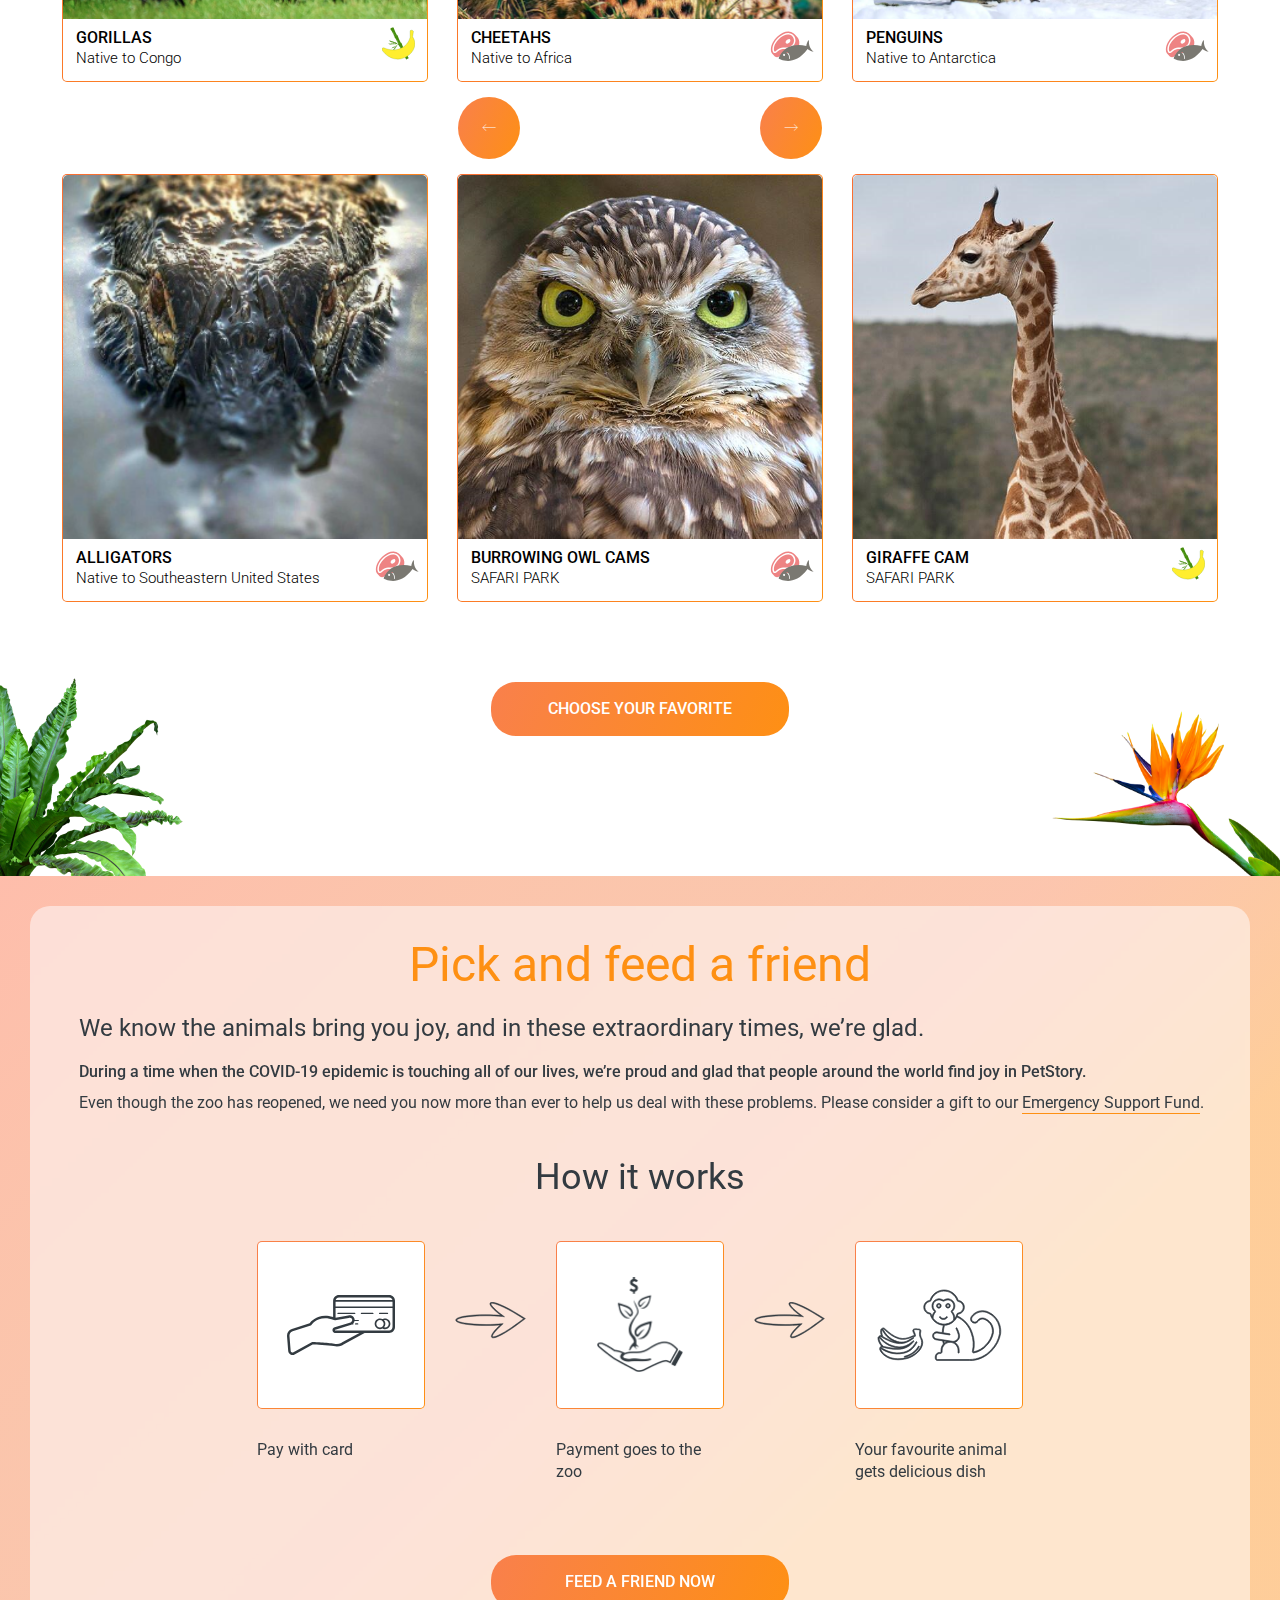
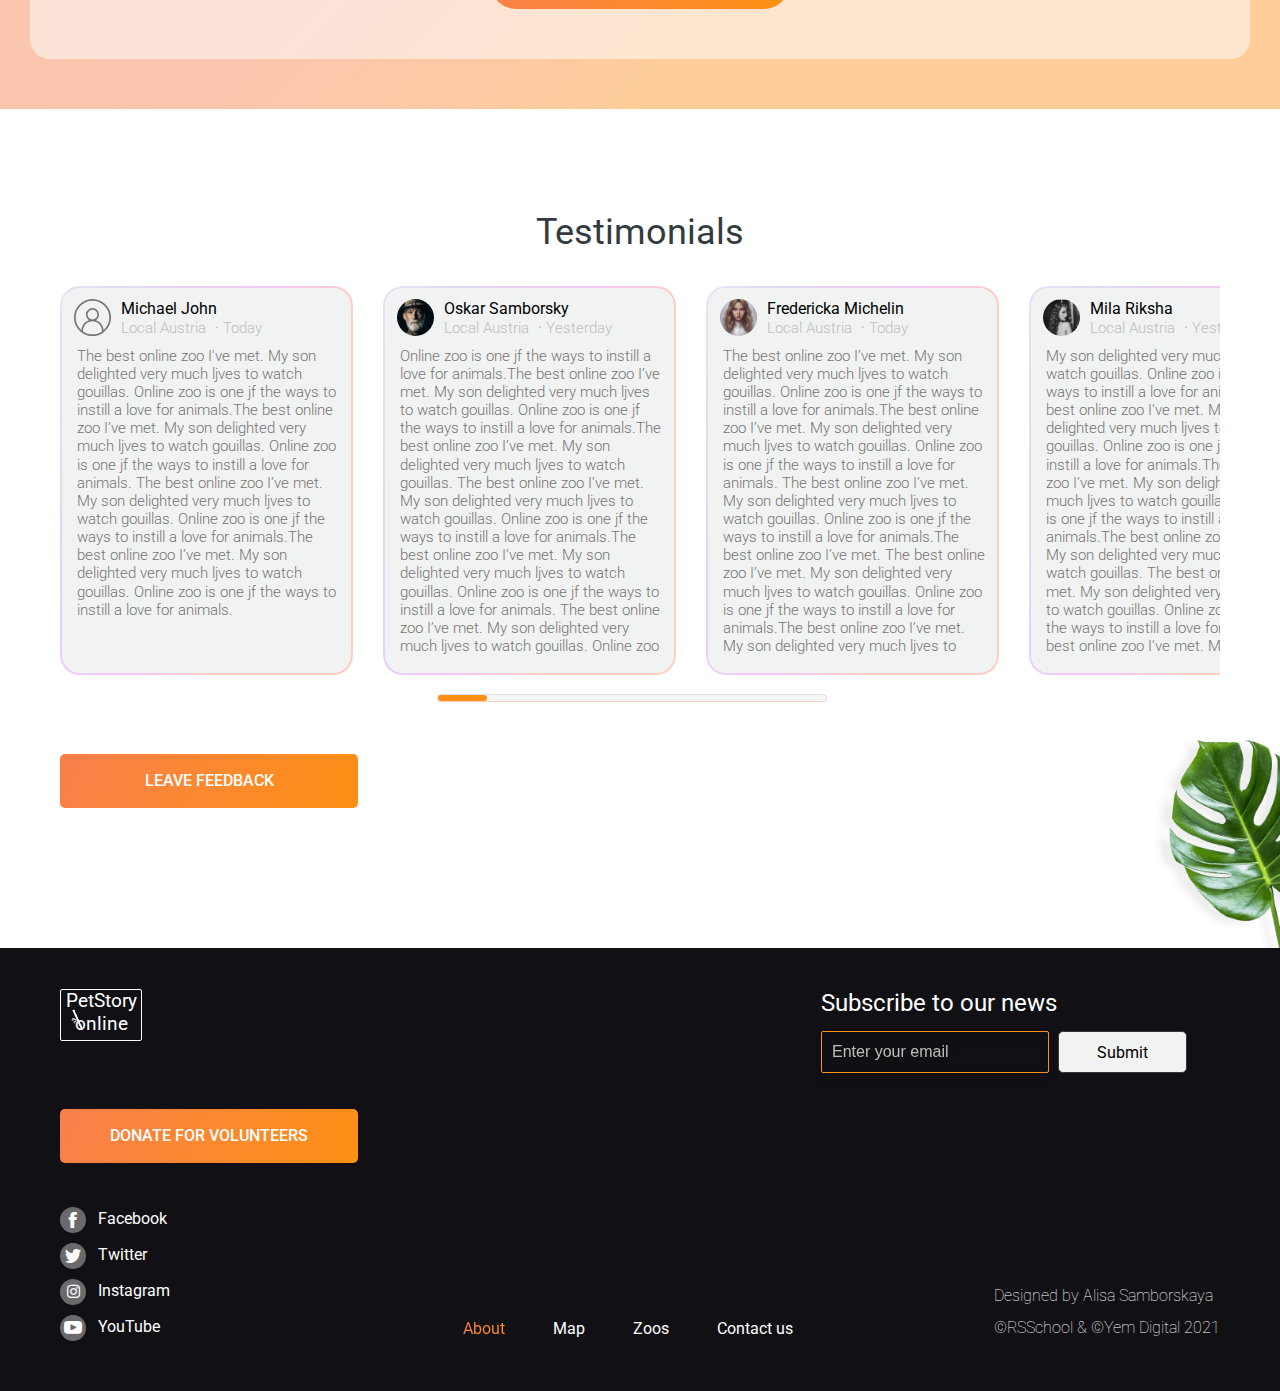
==== commit 7e0a6524: "fix: change path link about" ====
--- a/index.html
+++ b/index.html
@@ -24,12 +24,6 @@
               <a class="header__link header__link--active" href="./index.html#about">About</a>
             </li>
             <li>
-              <a class="header__link" href="#map">Map</a>
-            </li>
-            <li>
-              <a class="header__link" href="#zoos">Zoos</a>
-            </li>
-            <li>
               <a class="header__link" href="../../pages/donate/index.html" target="_blank">Donate</a>
             </li>
             <li>
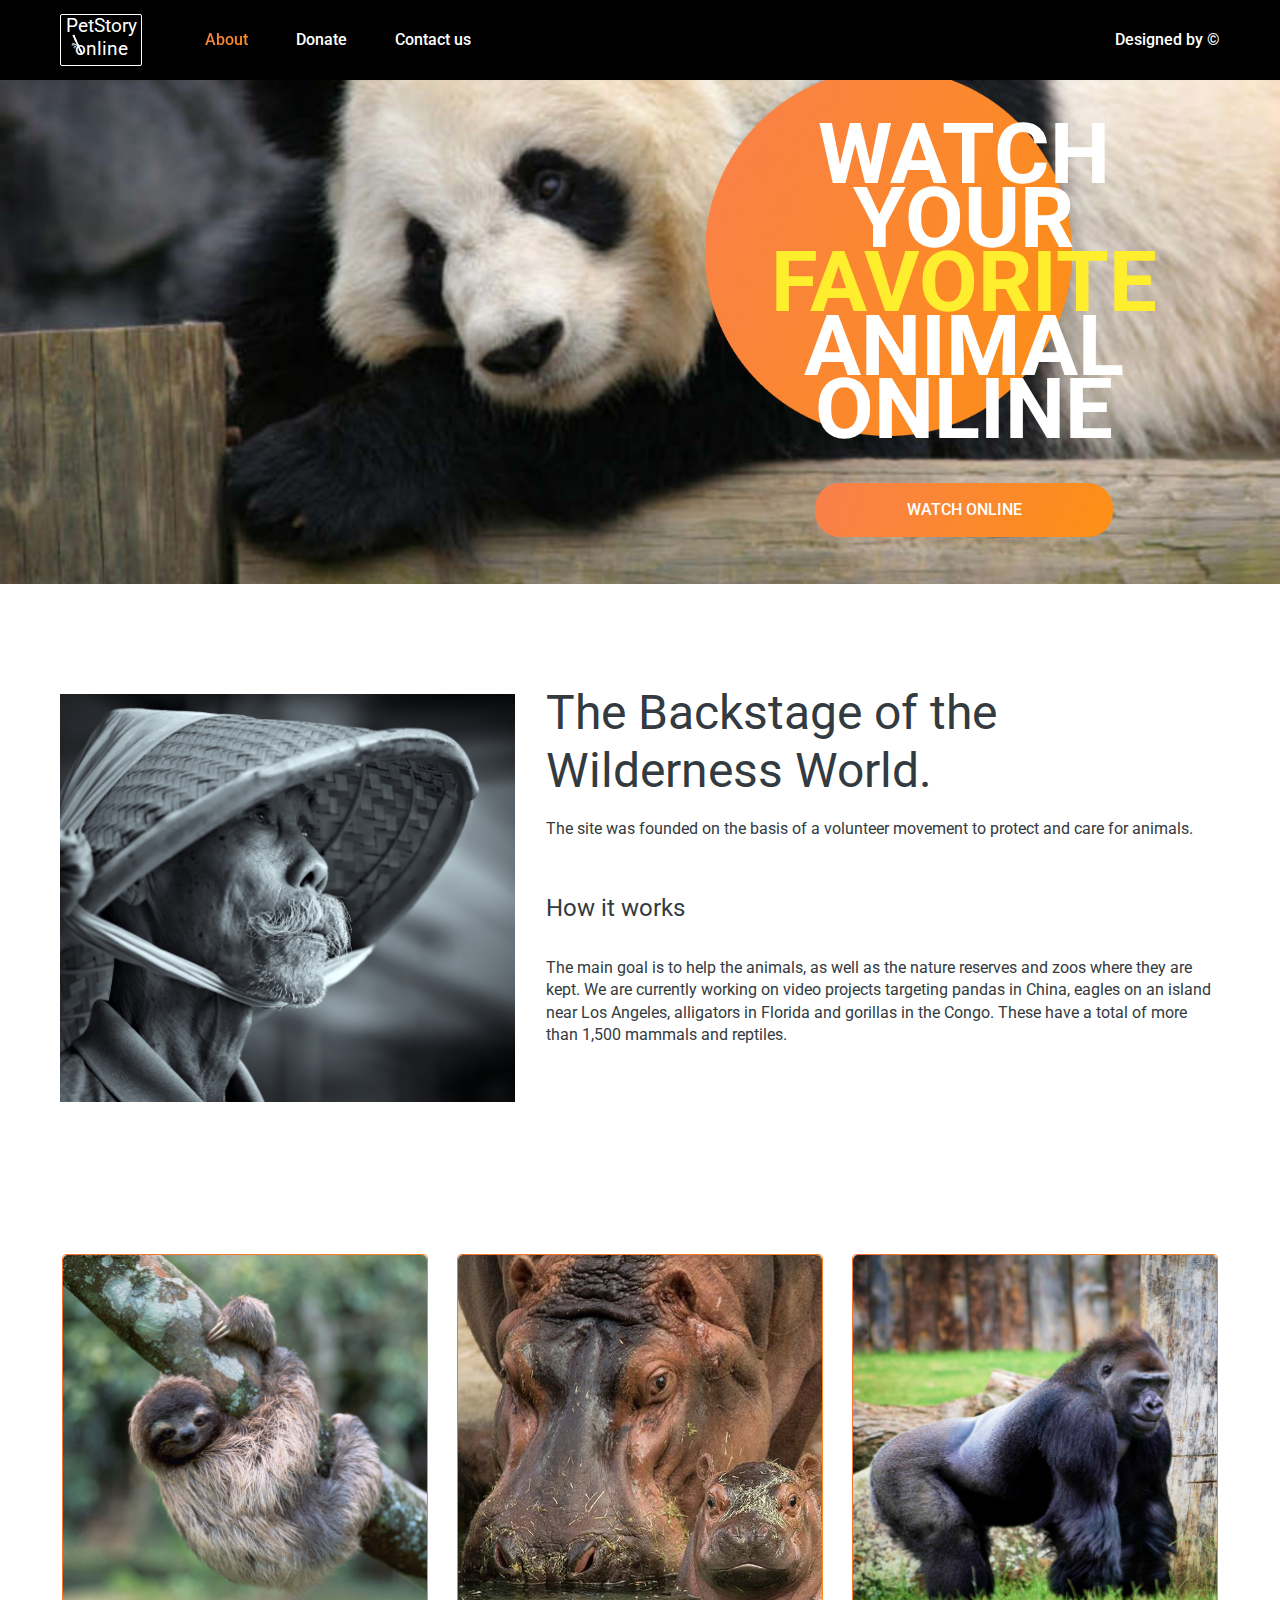
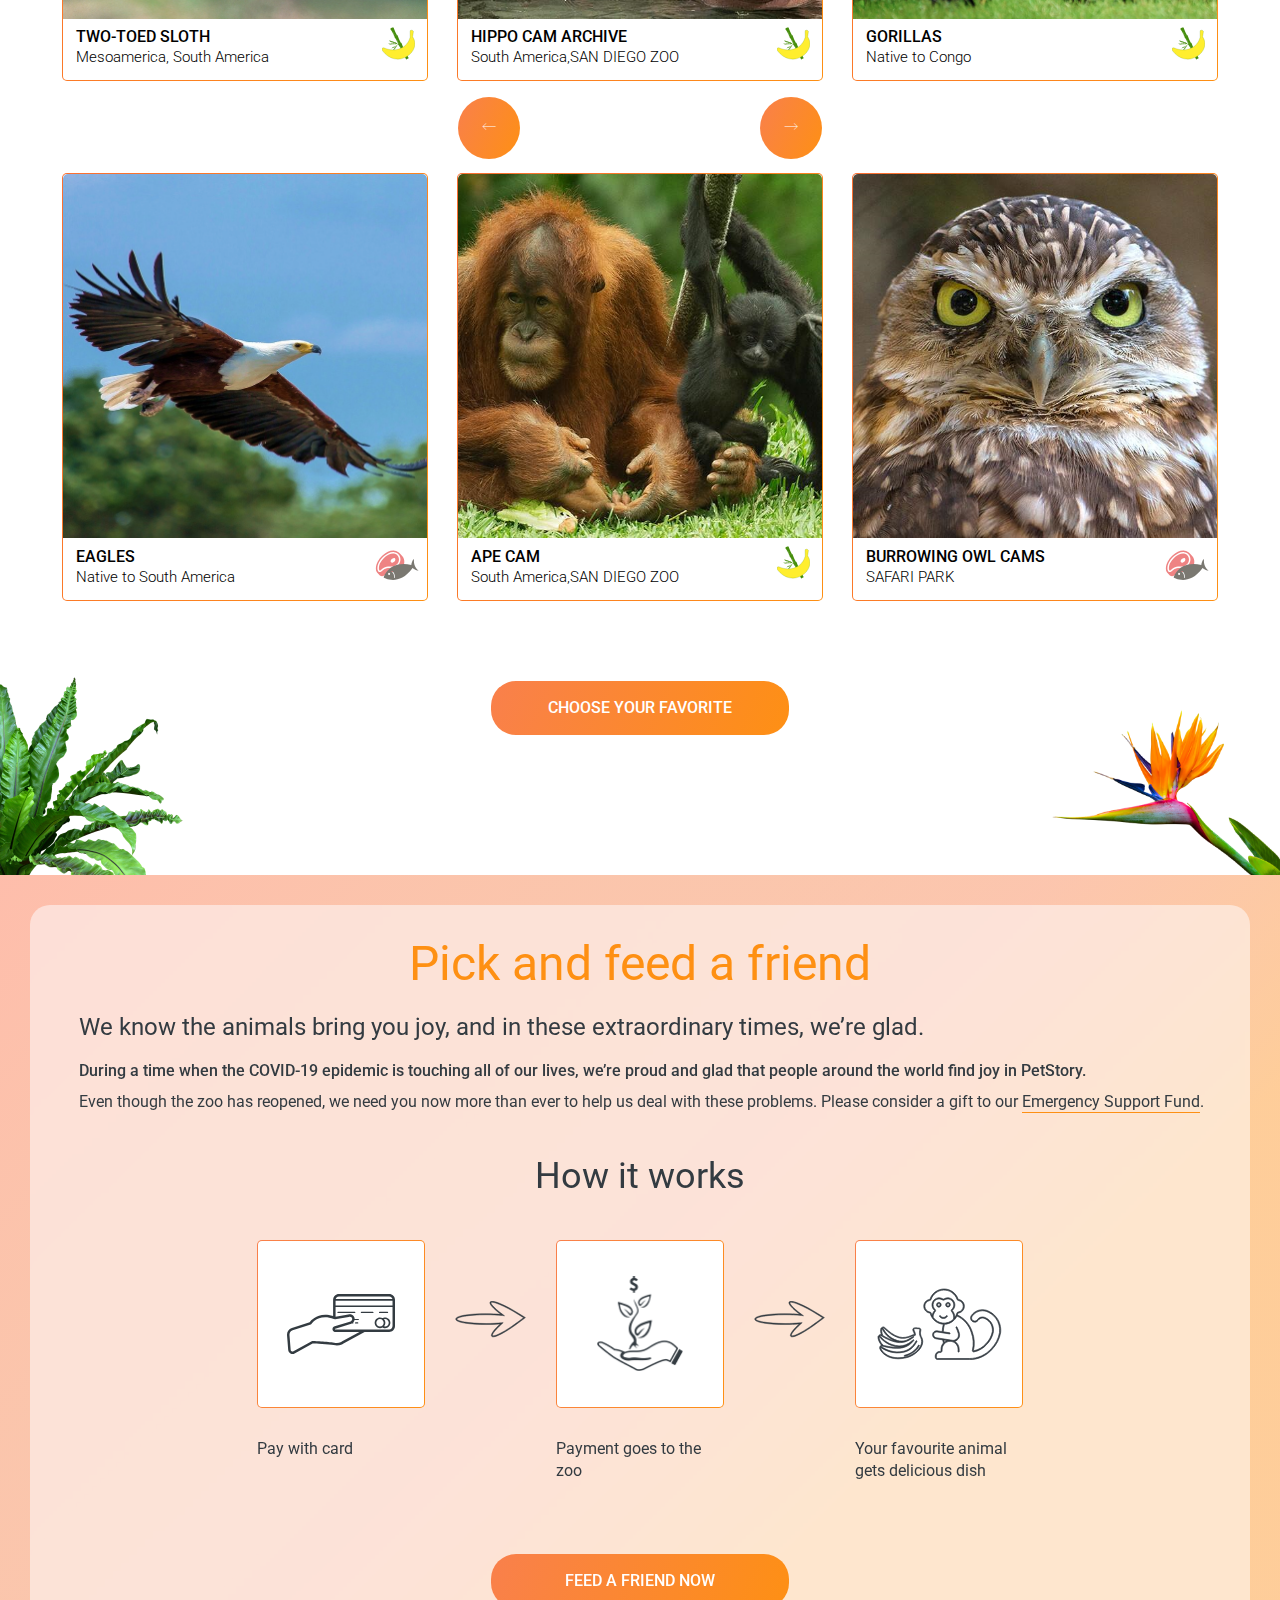
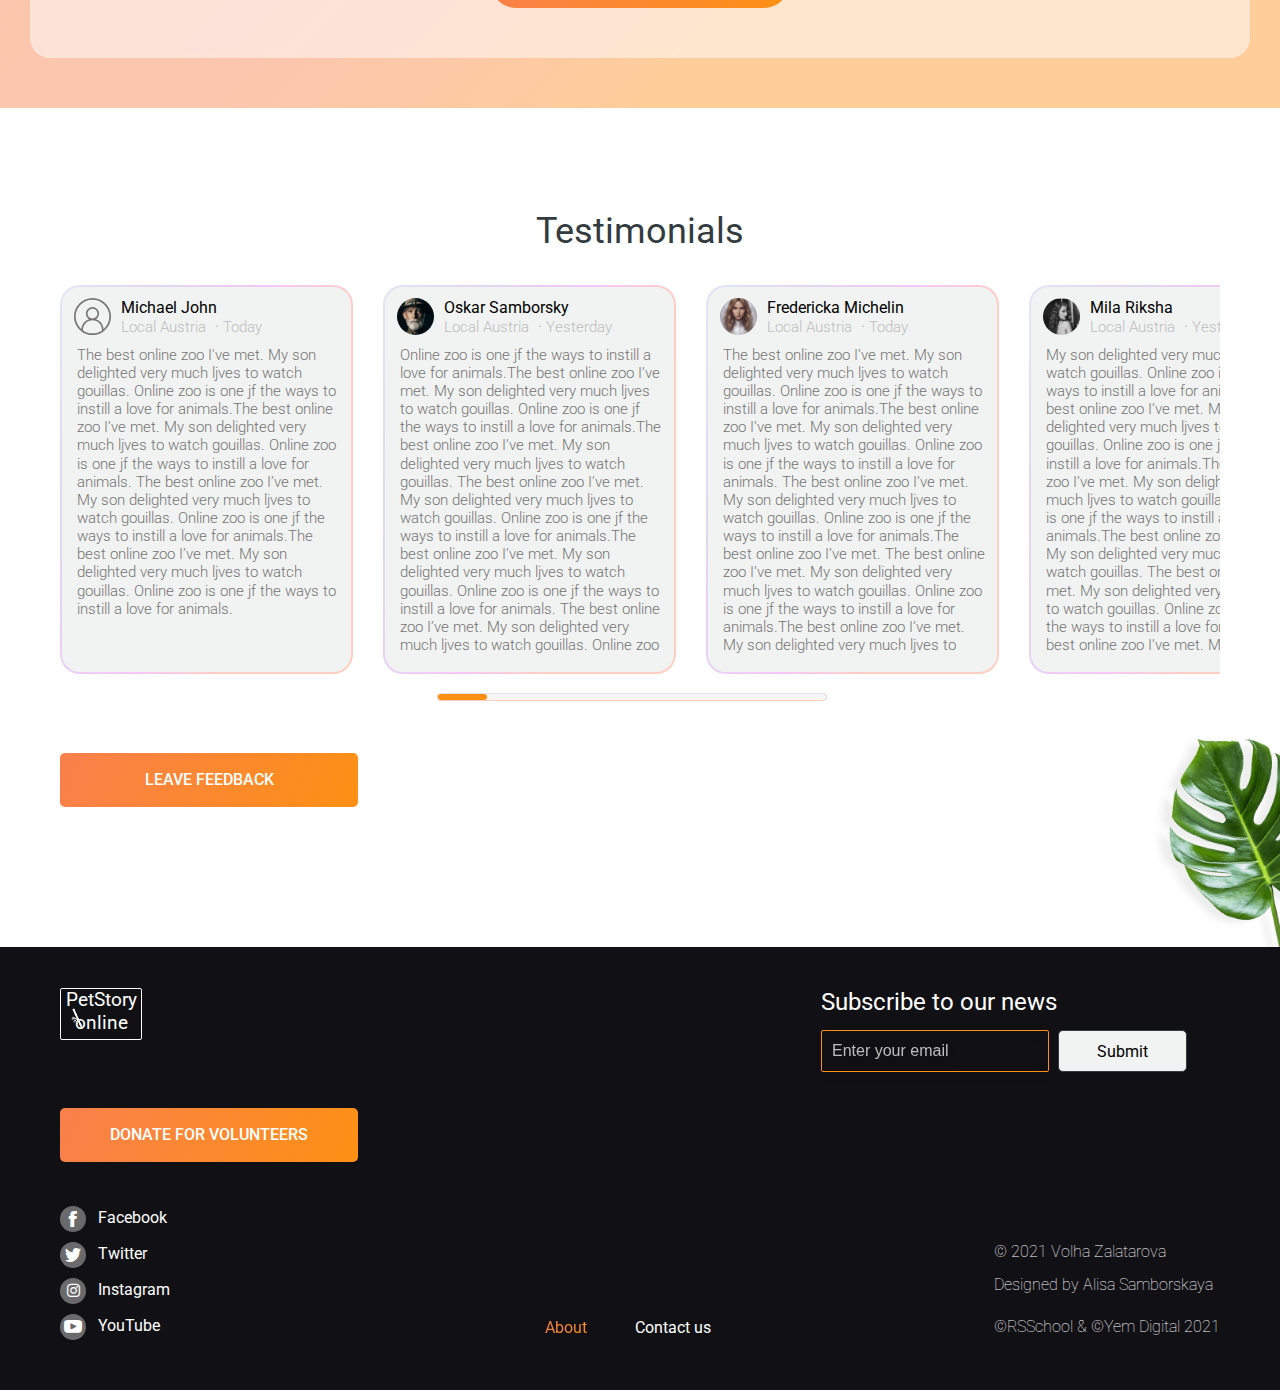
==== commit 49aff974: "fix: change path in main-page" ====
--- a/index.html
+++ b/index.html
@@ -49,8 +49,7 @@
               </div>
               <ul class="mobile-menu__list">
                 <li class="mobile-menu__item"><a class="mobile-menu__link" href="./index.html">About</a></li>
-                <li class="mobile-menu__item"><a class="mobile-menu__link" href="#map">Map</a></li>
-                <li class="mobile-menu__item"><a class="mobile-menu__link" href="#zoos">Zoos</a></li>
+                
                 <li class="mobile-menu__item"><a class="mobile-menu__link" href="../../pages/donate/index.html">Donate</a></li>
                 <li class="mobile-menu__item"><a class="mobile-menu__link" href="#contacts">Contact us</a></li>
               </ul>
@@ -203,15 +202,14 @@
               <a class="footer__link footer__link--active" href="./index.html#about">About</a>
             </li>
             <li class="footer__list-item">
-              <a class="footer__link" href="#map">Map</a>
-            </li>
-            <li class="footer__list-item">
-              <a class="footer__link" href="#zoos">Zoos</a>
-            </li>
-            <li class="footer__list-item">
               <a class="footer__link" href="#contacts">Contact us</a>
             </li>
           </ul>
+          <div class="footer__copyright-wrap">
+            <a class="footer__copyright" href="https://github.com/oolenkazolot?tab=repositories" target="_blank">
+              <span class="footer__author">© 2021 Volha Zalatarova</span>
+
+          </a>
           <div class="footer__copyright-wrap">
             <a class="footer__copyright" href="https://www.figma.com/file/jfEFwkXVj1WRq7sUHDr8os/PetStory-online" target="_blank">
               <span class="footer__author">Designed by Alisa Samborskaya</span>
--- a/assets/styles/style.css
+++ b/assets/styles/style.css
@@ -2728,11 +2728,14 @@
   }
 }
 .footer__author {
+  margin-bottom: 10px;
   border-bottom: 1px solid transparent;
   transition: color 0.3s, border-color 0.3s;
+
 }
 .footer__text {
   margin-top: 10px;
+  
   border-bottom: 1px solid transparent;
   transition: color 0.3s, border-color 0.3s;
 }
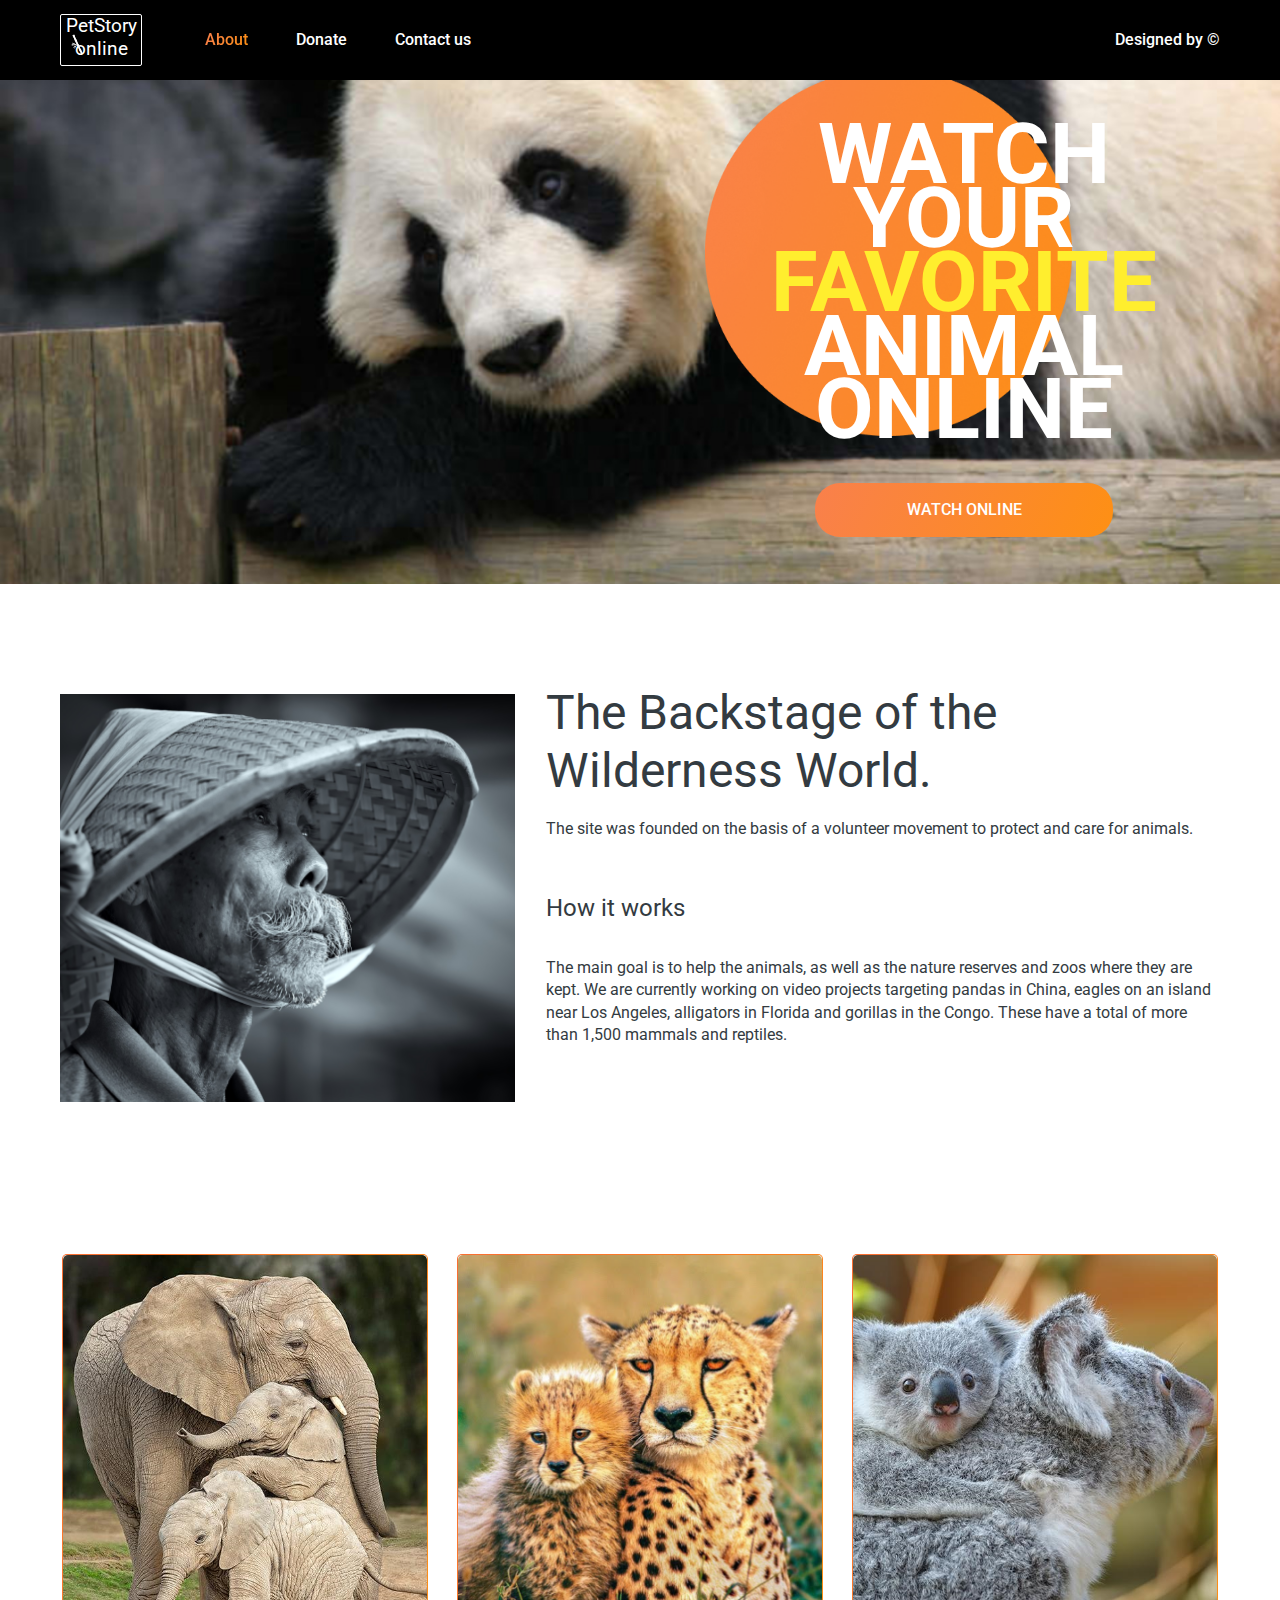
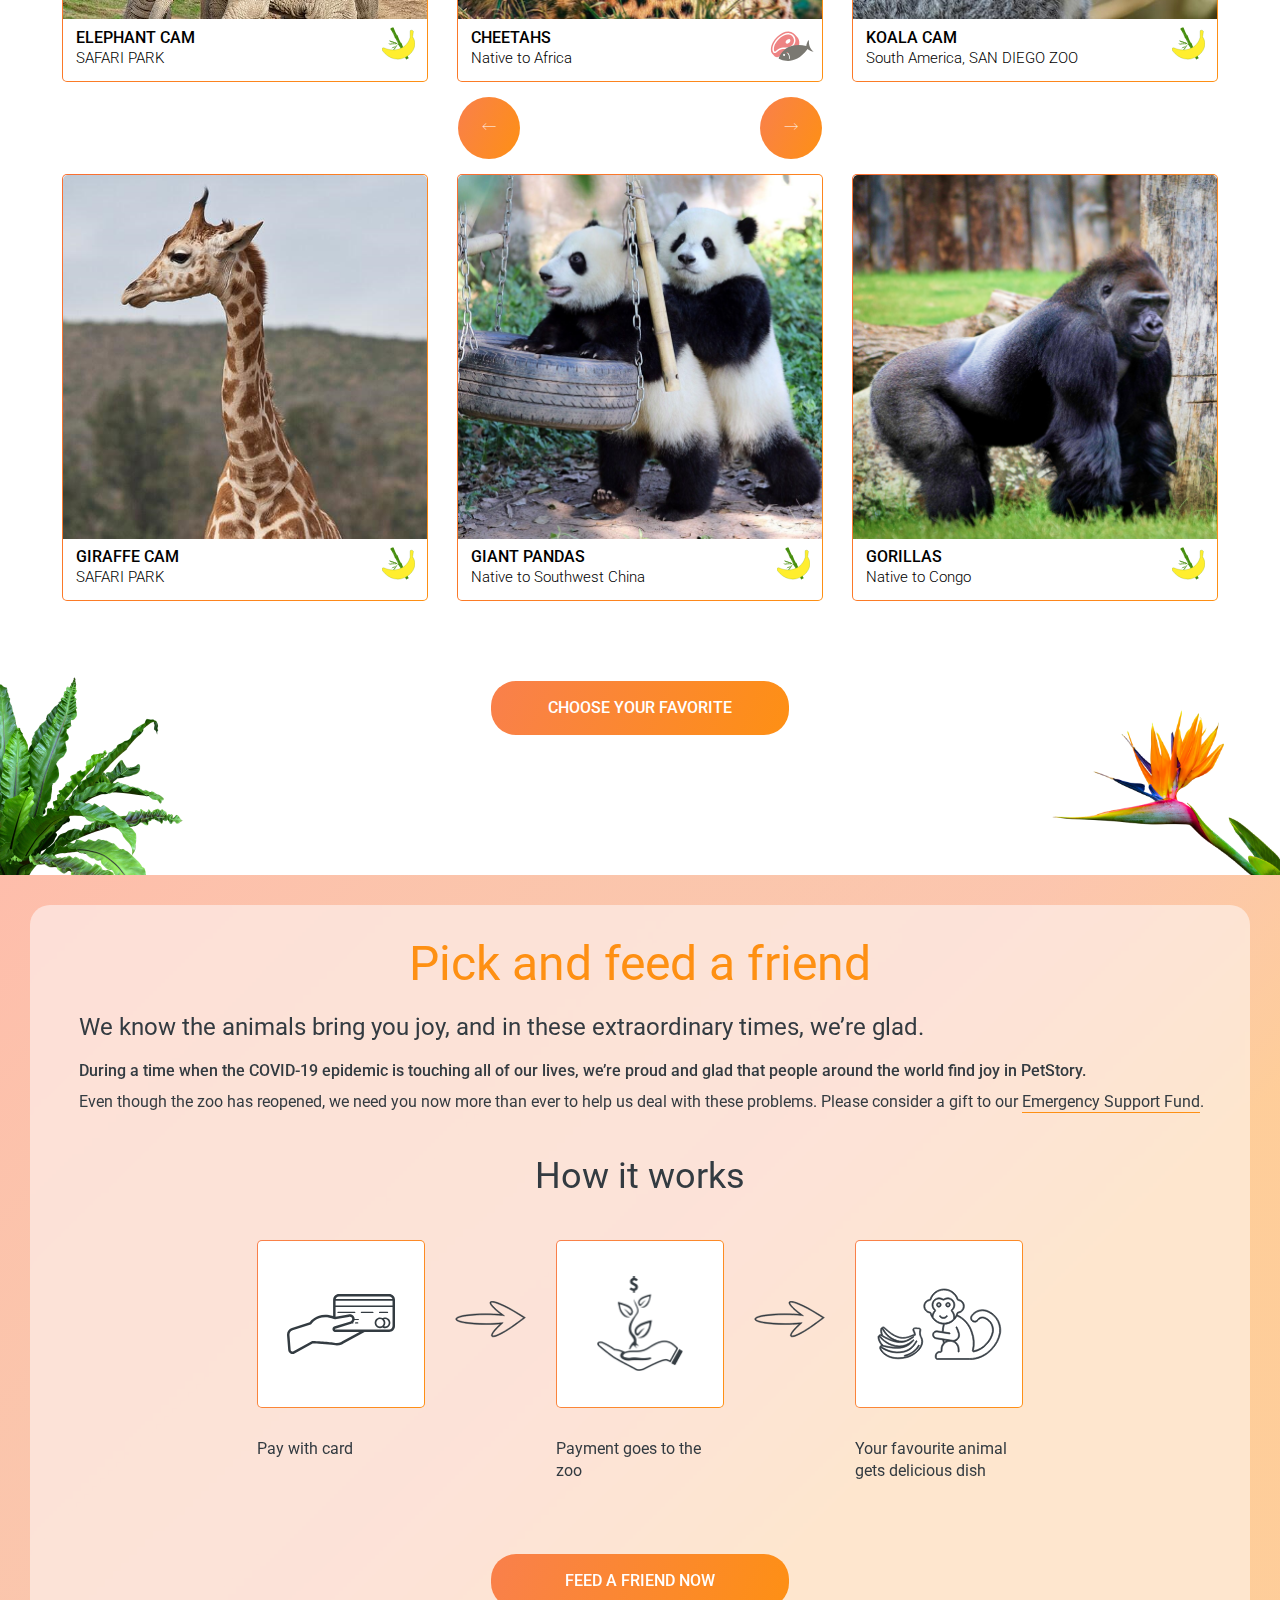
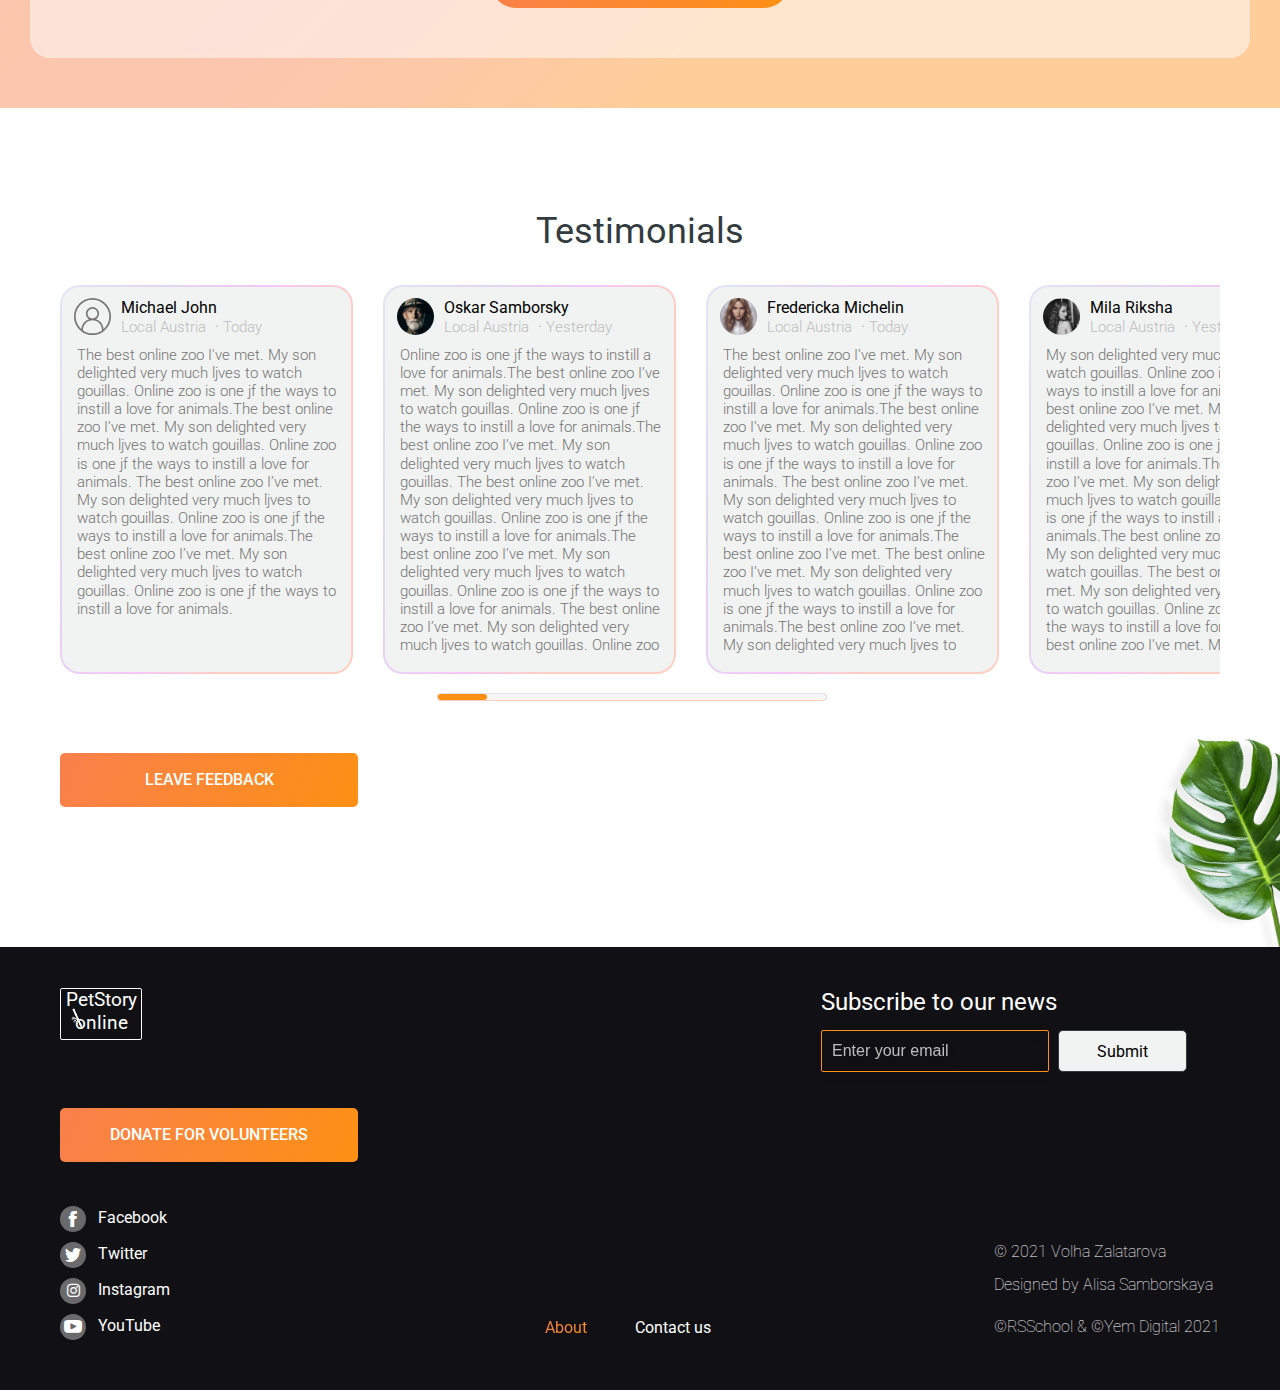
==== commit cdb33ff5: "fix: change path to file style" ====
--- a/index.html
+++ b/index.html
@@ -6,7 +6,7 @@
     <meta name="viewport" content="width=device-width, initial-scale=1.0" />
     <title>Online-zoo</title>
     <link href="https://fonts.googleapis.com/css2?family=Roboto:ital,wght@0,100;0,300;0,400;0,500;0,700;0,900;1,100;1,300;1,400;1,500;1,700;1,900&display=swap" rel="stylesheet" />
-    <link rel="stylesheet" href="../../assets/styles/style.css" />
+    <link rel="stylesheet" href="assets/styles/style.css" />
     <script defer src="./script.js"></script>
   </head>
   <body>
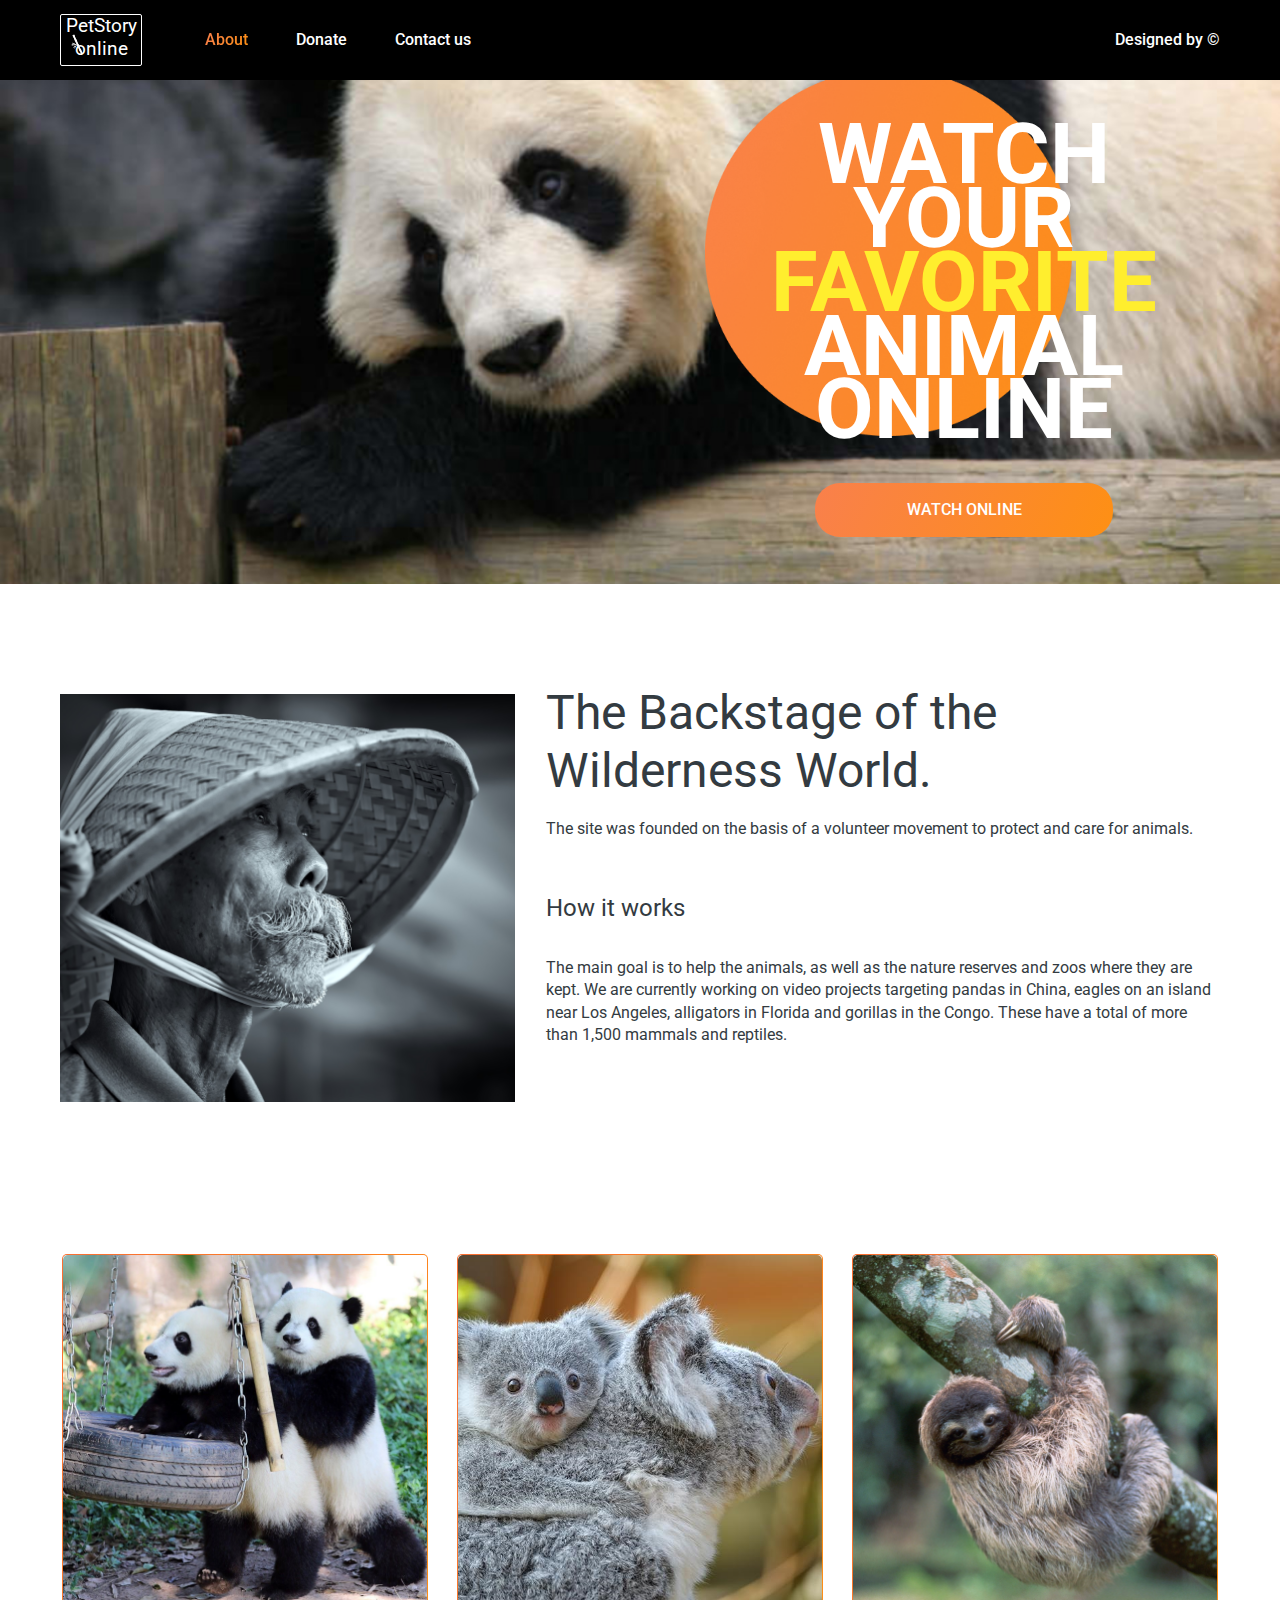
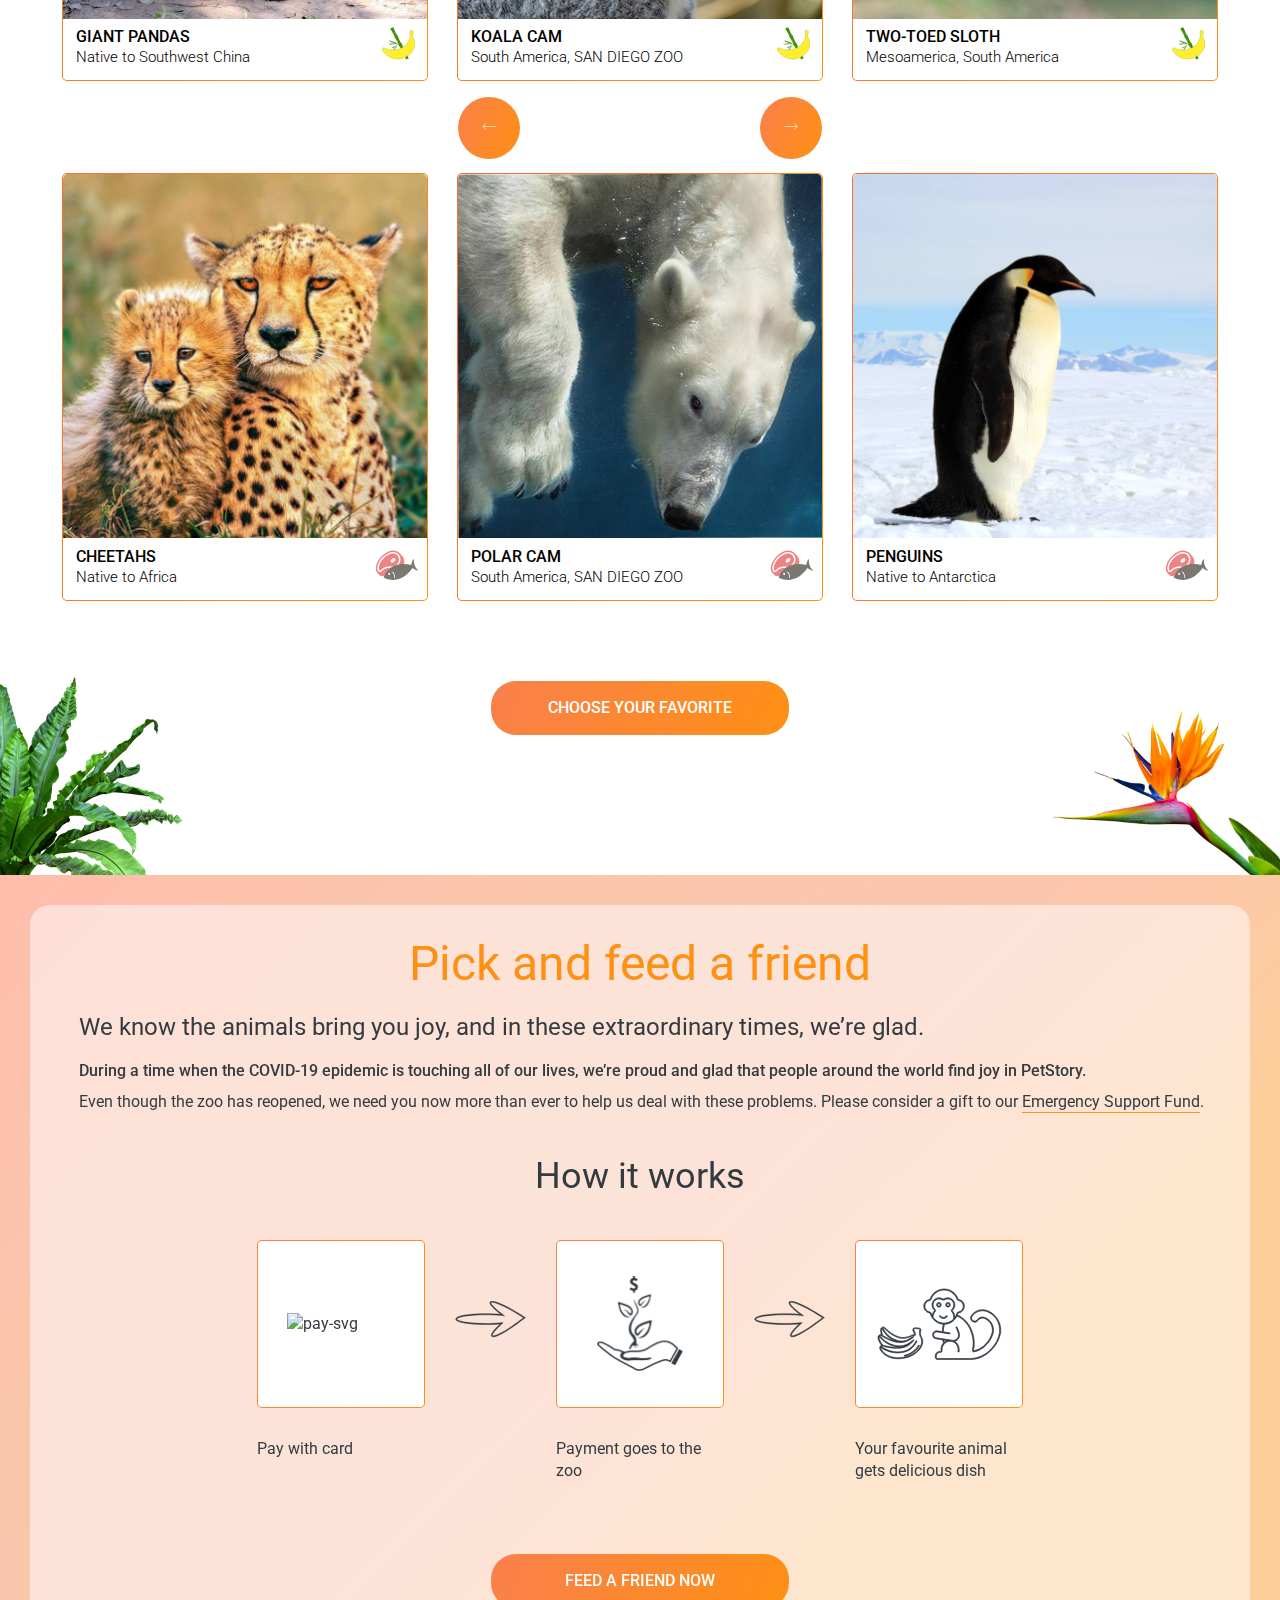
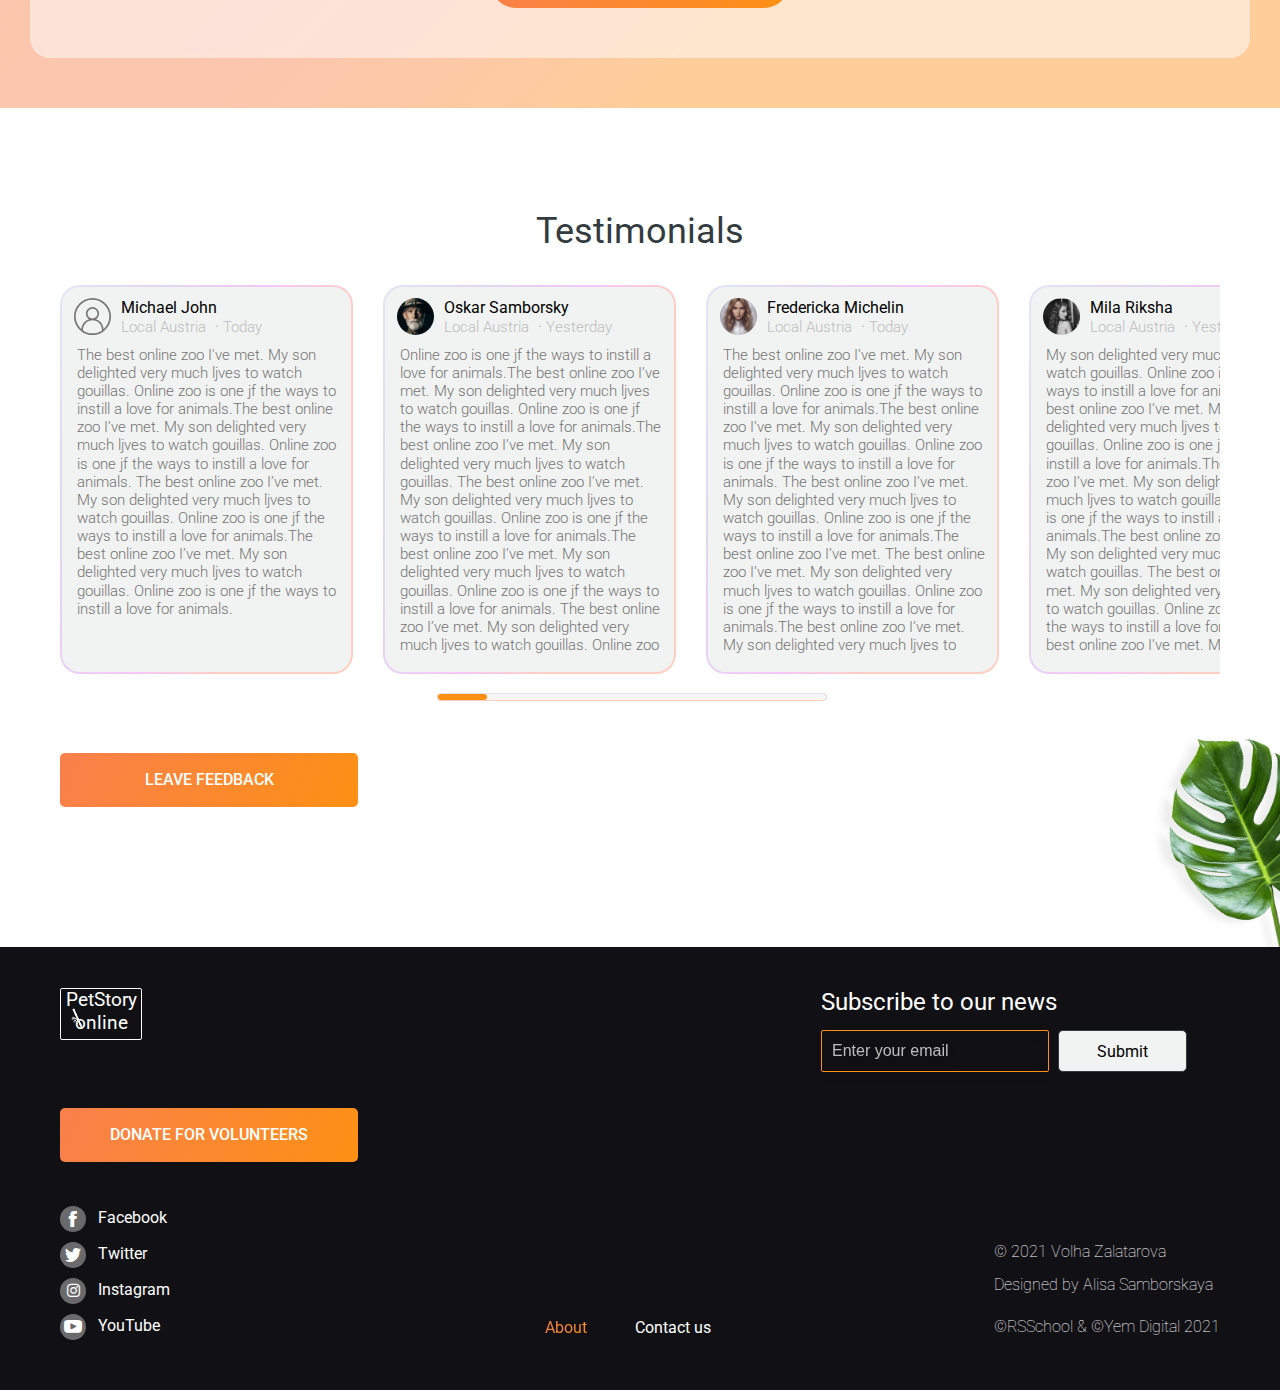
==== commit 84f4edbe: "fix: change path to file style" ====
--- a/index.html
+++ b/index.html
@@ -14,8 +14,8 @@
       <div class="container header__wrapper">
         <h1 class="header__logo">
           <a class="header__logo-link" href="./index.html">PetStory online
-            <img class="header__logo-icon header__logo-icon--white" src="../../assets/images/logo/bamboo.svg" alt="bamboo-svg">
-            <img class="header__logo-icon header__logo-icon--orange" src="../../assets/images/logo/bamboo-orange.svg" alt="bamboo-orange-svg">
+            <img class="header__logo-icon header__logo-icon--white" src="assets/images/logo/bamboo.svg" alt="bamboo-svg">
+            <img class="header__logo-icon header__logo-icon--orange" src="assets/images/logo/bamboo-orange.svg" alt="bamboo-orange-svg">
           </a>
         </h1>
         <nav class="header__nav">
@@ -44,7 +44,7 @@
               </button>
               <div class="mobile-menu__logo">
                 <a class="mobile-menu__logo-link" href="./index.html">PetStory online
-                  <img class="mobile-menu__logo-icon" src="../../assets/images/logo/bamboo-orange.svg" alt="bamboo-orange-svg">
+                  <img class="mobile-menu__logo-icon" src="assets/images/logo/bamboo-orange.svg" alt="bamboo-orange-svg">
                 </a>
               </div>
               <ul class="mobile-menu__list">
@@ -64,7 +64,7 @@
         <div class="container animals-online__wrapper">
           <div class="animals-online__content">
             <div class="animals-online__img-wrap">
-              <img class="animals-online__img" src="../../assets/images/animals/Ellipse-orange.png" alt="ellipse-orange-png" />
+              <img class="animals-online__img" src="assets/images/animals/Ellipse-orange.png" alt="ellipse-orange-png" />
               <span class="animals-online__img-text">Watch your <span class="animals-online__img-yellow">favorite</span> animal online</span>
             </div>
             <a class="animals-online__btn button" href="./index.html">watсh online</a>
@@ -83,7 +83,7 @@
               island near Los Angeles, alligators in Florida and gorillas in the Congo. These have a total of more than 1,500 mammals and reptiles.
             </p>
           </div>
-          <img class="the-backstage__img" src="../../assets/images/flower.png" alt="flower-png" />
+          <img class="the-backstage__img" src="assets/images/flower.png" alt="flower-png" />
         </div>
       </section>
 
@@ -105,8 +105,8 @@
 
 
         <button class="pets__btn button">choose your favorite</button>
-        <img class="pets__img-palm" src="../../assets/images/pets/palm.png" alt="palm-png" />
-        <img class="pets__img-strelitzia" src="../../assets/images/pets/strelitzia.png" alt="strelitzia-png" />
+        <img class="pets__img-palm" src="assets/images/pets/palm.png" alt="palm-png" />
+        <img class="pets__img-strelitzia" src="assets/images/pets/strelitzia.png" alt="strelitzia-png" />
       </section>
       <section class="feed-friend">
         <div class="feed-friend__wrapper container">
@@ -125,23 +125,23 @@
 
             <div class="feed-friend__item feed-friend__item--height ">
               <div class="feed-friend__card">
-                <img class="feed-friend__img-pay" src="../../assets/images/feed-friend/pay.svg" alt="pay-svg">
+                <img class="feed-friend__img-pay" src="../..//images/feed-friend/pay.svg" alt="pay-svg">
               </div>
               <p class="feed-friend__card-title">Pay with card</p>
             </div>
-            <img class="feed-friend__img-arrow feed-friend__img-arrow--top" src="../../assets/images/feed-friend/arrow.svg" alt="arrow-svg">
+            <img class="feed-friend__img-arrow feed-friend__img-arrow--top" src="assets/images/feed-friend/arrow.svg" alt="arrow-svg">
             <div class="feed-friend__item">
-              <img class="feed-friend__works-arrow-right" src="../../assets/images/feed-friend/arrow-green.svg" alt="arrow-green-svg">
+              <img class="feed-friend__works-arrow-right" src="assets/images/feed-friend/arrow-green.svg" alt="arrow-green-svg">
               <div class="feed-friend__card">
-                <img class="feed-friend__img-zoo" src="../../assets/images/feed-friend/zoo.png" alt="zoo-png">
+                <img class="feed-friend__img-zoo" src="assets/images/feed-friend/zoo.png" alt="zoo-png">
               </div>
               <p class="feed-friend__card-title">Payment goes to the zoo</p>
             </div>
-            <img class="feed-friend__img-arrow" src="../../assets/images/feed-friend/arrow.svg" alt="arrow-svg">
+            <img class="feed-friend__img-arrow" src="assets/images/feed-friend/arrow.svg" alt="arrow-svg">
             <div class="feed-friend__item">
-              <img class="feed-friend__works-arrow-left" src="../../assets/images/feed-friend/arrow-green.svg" alt="arrow-green-svg">
+              <img class="feed-friend__works-arrow-left" src="assets/images/feed-friend/arrow-green.svg" alt="arrow-green-svg">
               <div class="feed-friend__card">
-                <img class="feed-friend__img-monkey" src="../../assets/images/feed-friend/monkey.svg" alt="monkey-svg">
+                <img class="feed-friend__img-monkey" src="assets/images/feed-friend/monkey.svg" alt="monkey-svg">
               </div>
               <p class="feed-friend__card-title">Your favourite animal gets delicious dish</p>
             </div>
@@ -166,7 +166,7 @@
           </div>
           
         </div>
-        <img class="testimonials__img" src="../../assets/images/testimonials/leaf.png" alt="leaf-png">
+        <img class="testimonials__img" src="assets/images/testimonials/leaf.png" alt="leaf-png">
       </div>  
       </section>
     </main>
@@ -174,8 +174,8 @@
       <div class="footer__wrap container">
         <div class="footer__top">
           <a class="footer__logo-link" href="./index.html">PetStory online
-            <img class="footer__logo-icon footer__logo-icon-white" src="../../assets/images/logo/bamboo.svg" alt="bamboo-svg">
-            <img class="footer__logo-icon footer__logo-icon--orange" src="../../assets/images/logo/bamboo-orange.svg" alt="bamboo-orange-svg">
+            <img class="footer__logo-icon footer__logo-icon-white" src="assets/images/logo/bamboo.svg" alt="bamboo-svg">
+            <img class="footer__logo-icon footer__logo-icon--orange" src="assets/images/logo/bamboo-orange.svg" alt="bamboo-orange-svg">
           </a>
           <form class="footer__form" action="/">
             <h3 class="footer__title">Subscribe to our news</h3>
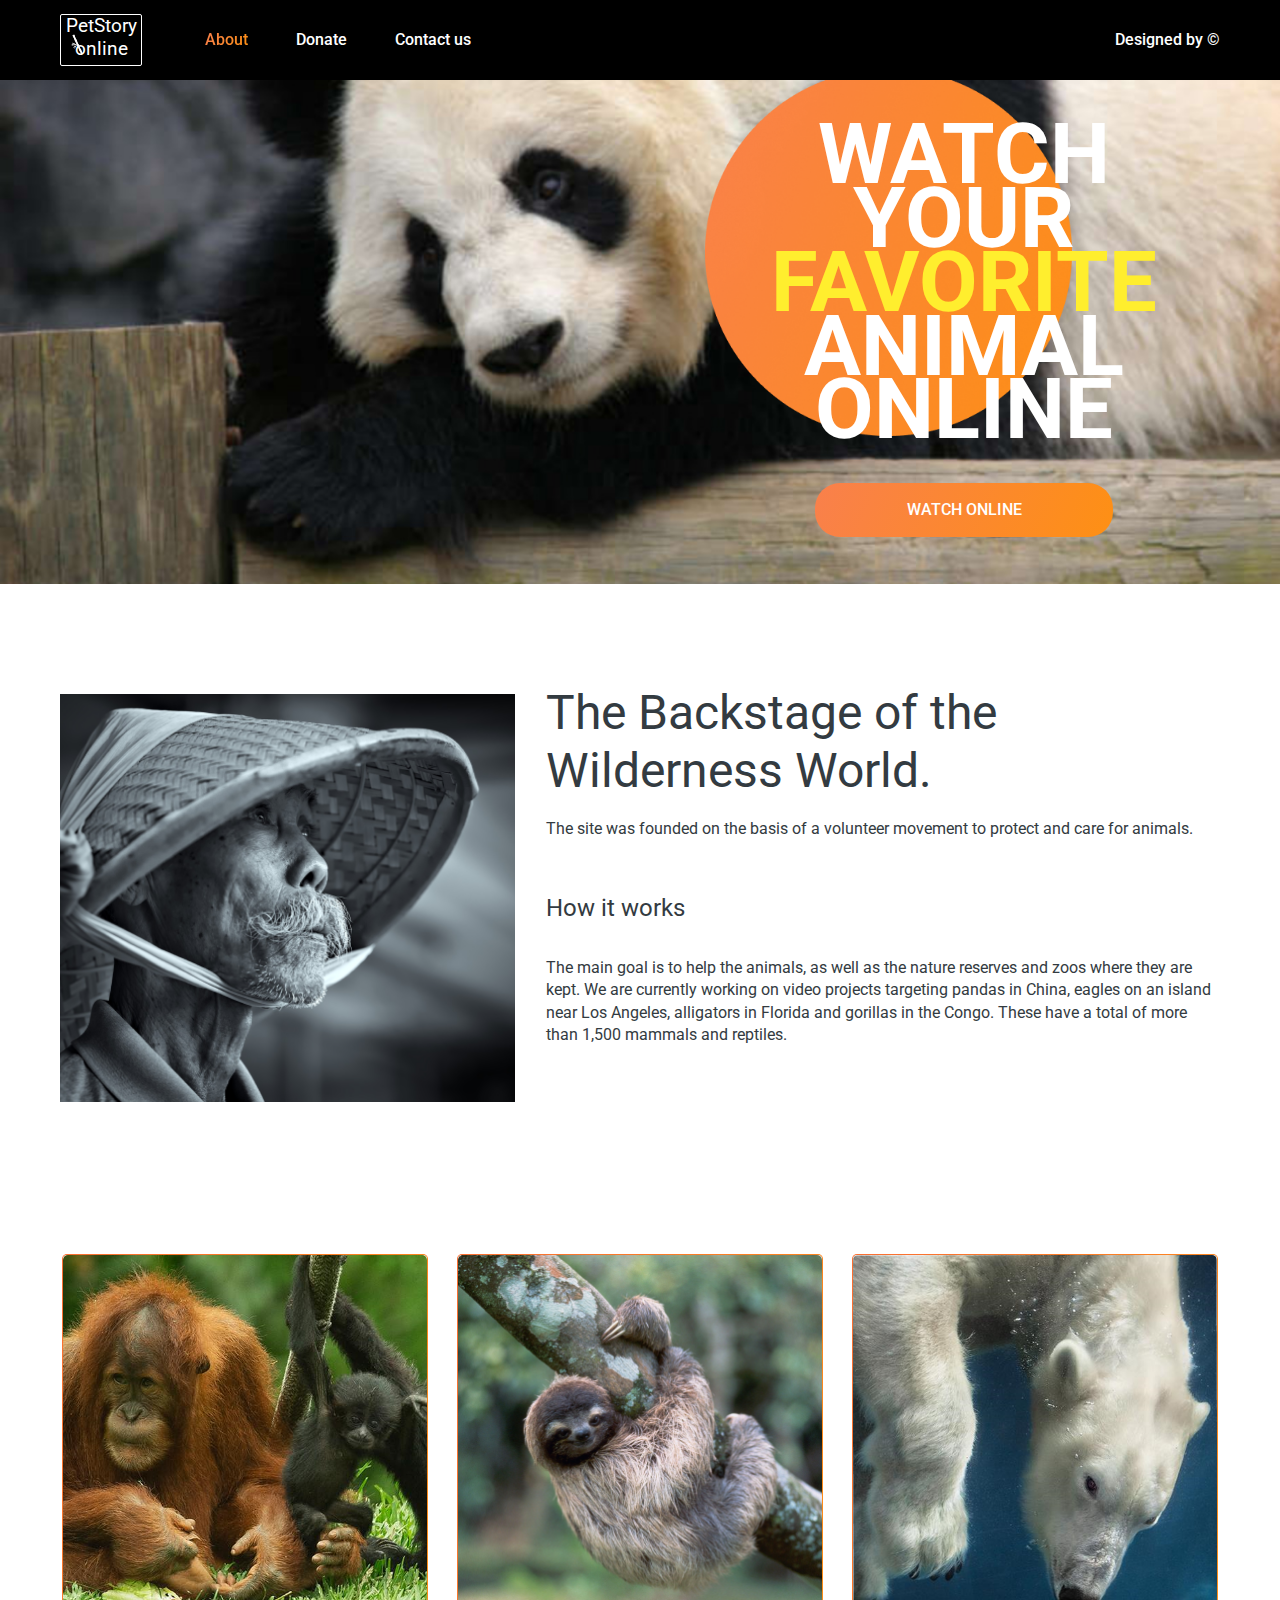
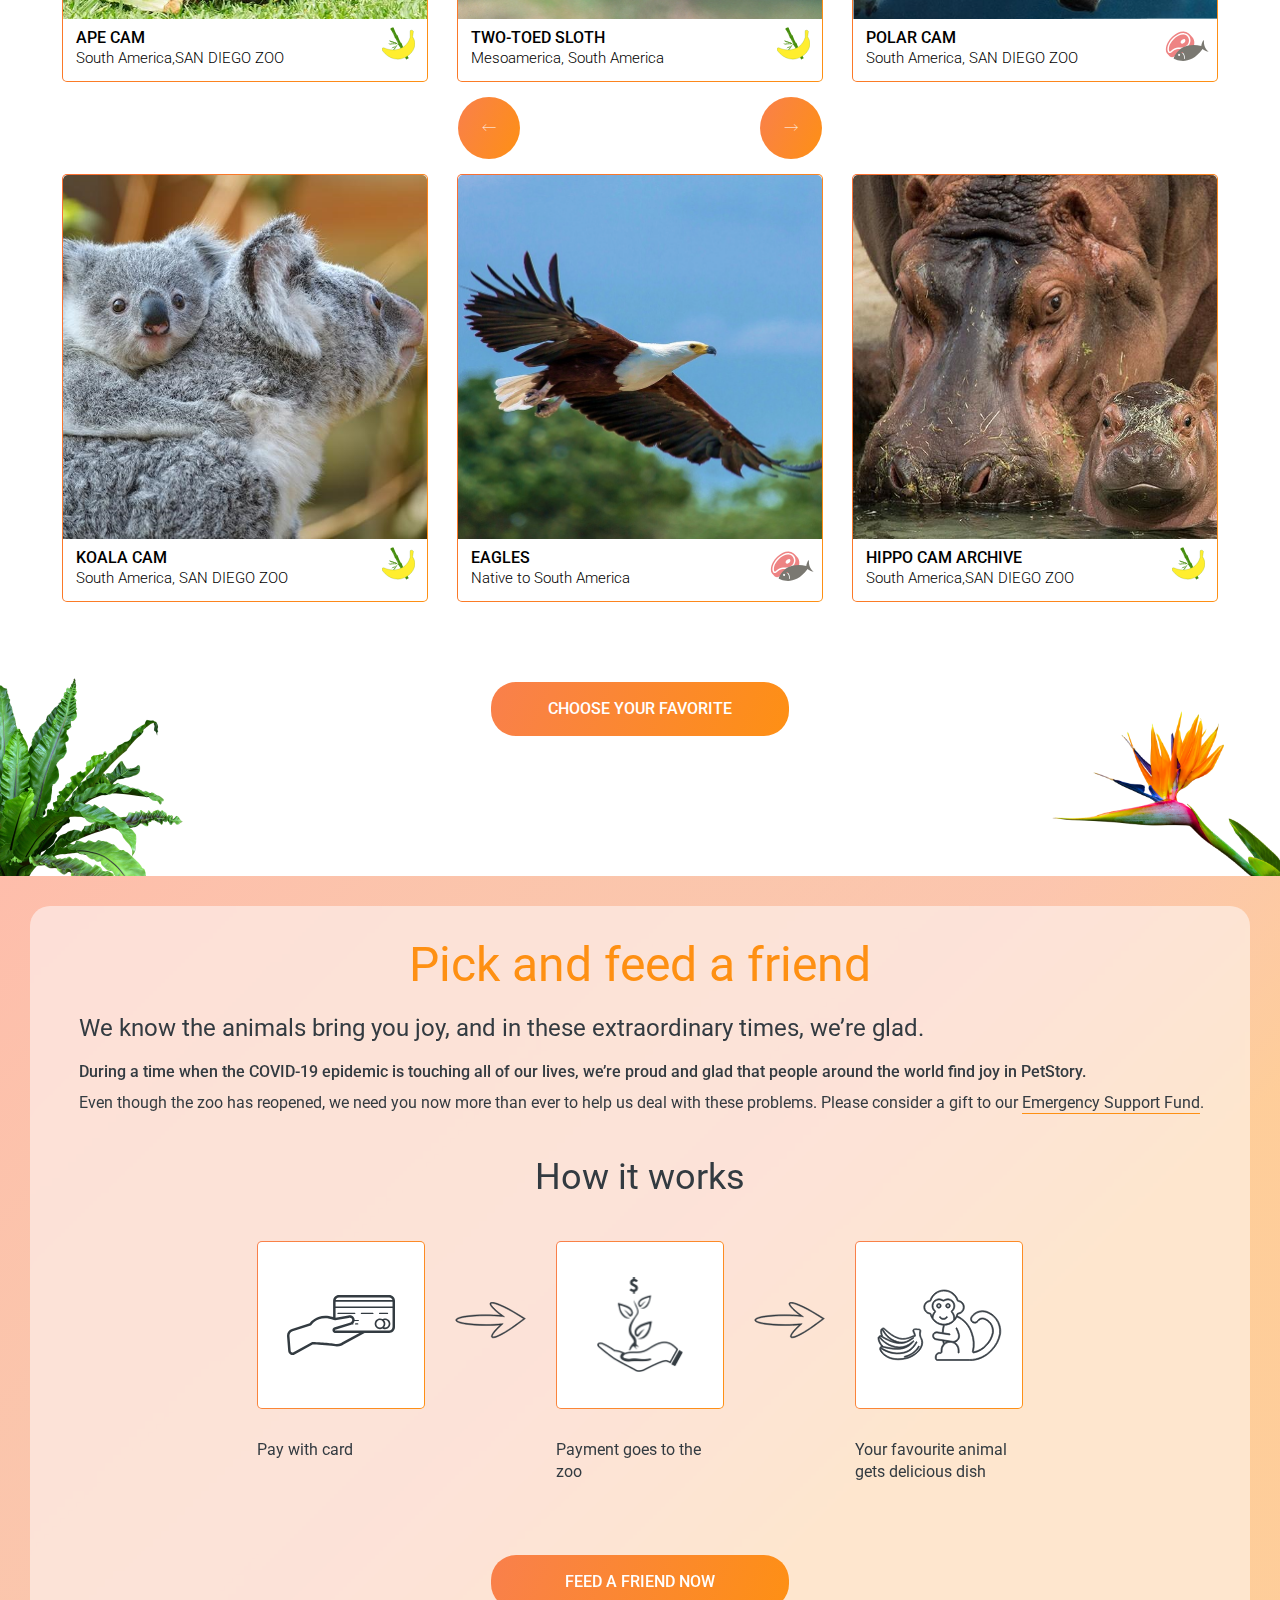
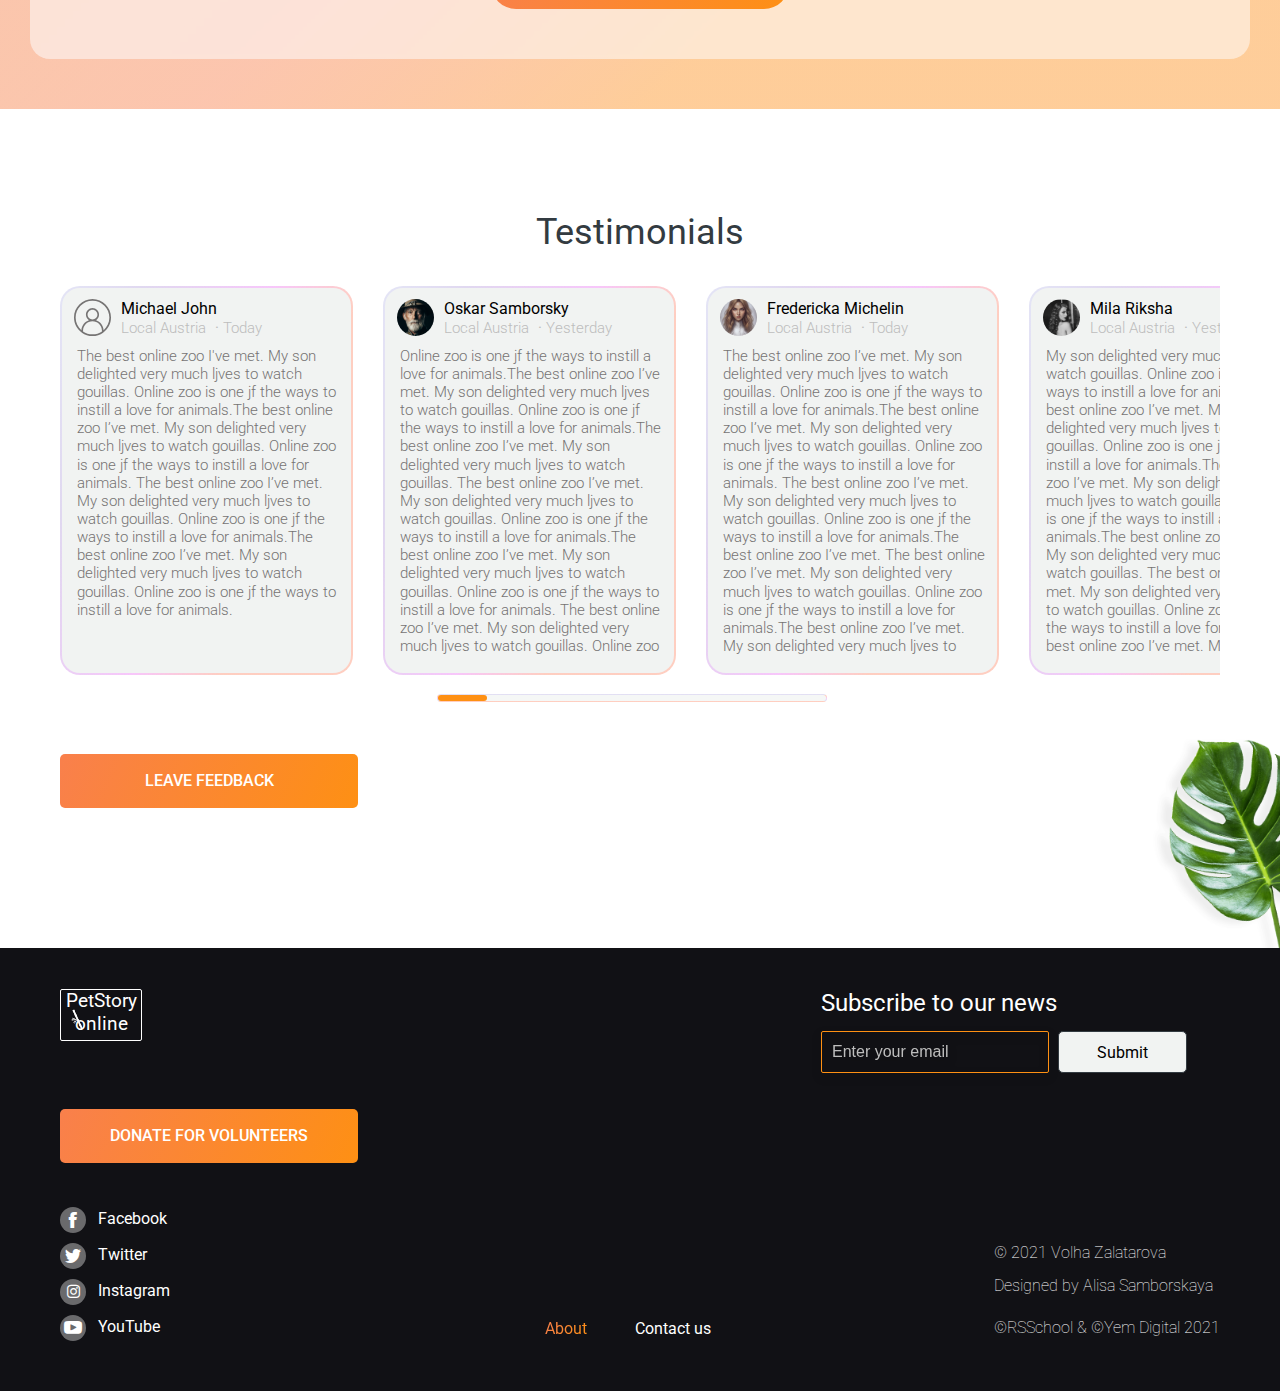
==== commit 6c2914ed: "fix: change path to file style" ====
--- a/index.html
+++ b/index.html
@@ -125,7 +125,7 @@
 
             <div class="feed-friend__item feed-friend__item--height ">
               <div class="feed-friend__card">
-                <img class="feed-friend__img-pay" src="../..//images/feed-friend/pay.svg" alt="pay-svg">
+                <img class="feed-friend__img-pay" src="assets/images/feed-friend/pay.svg" alt="pay-svg">
               </div>
               <p class="feed-friend__card-title">Pay with card</p>
             </div>
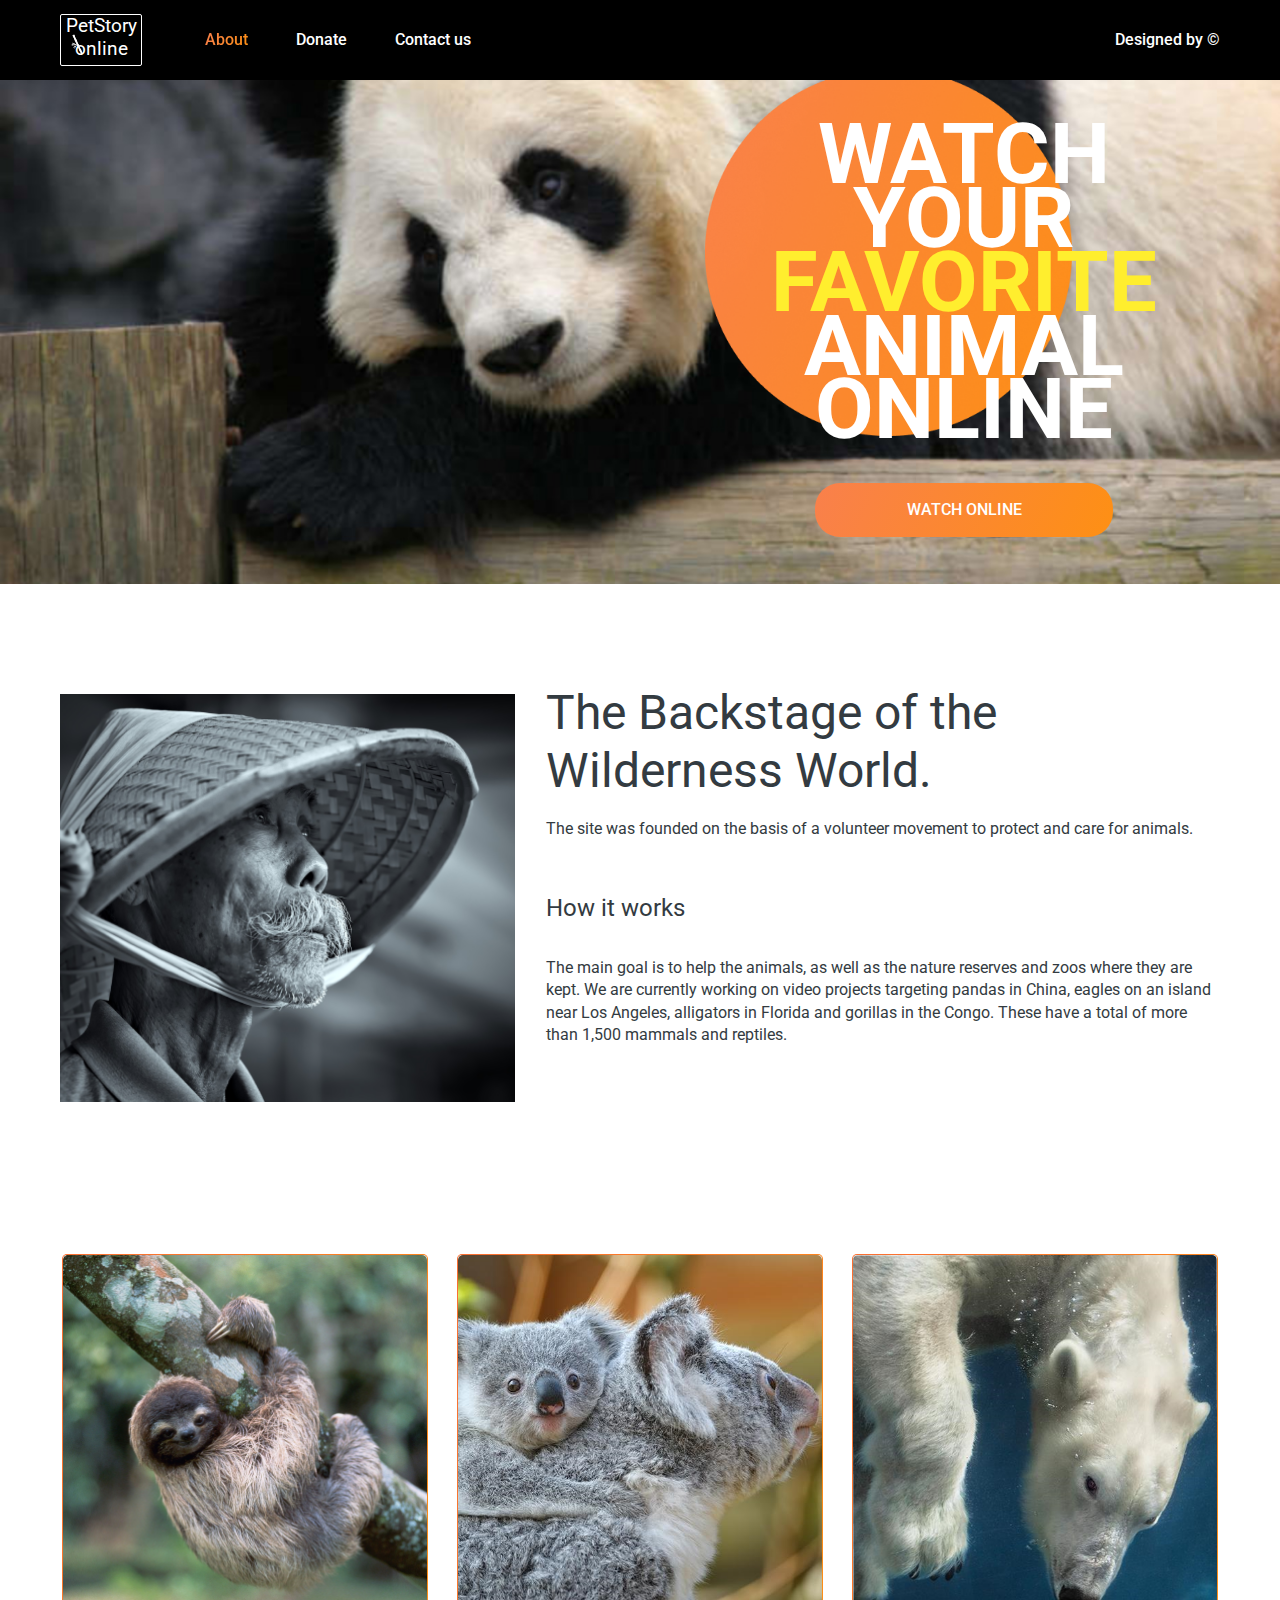
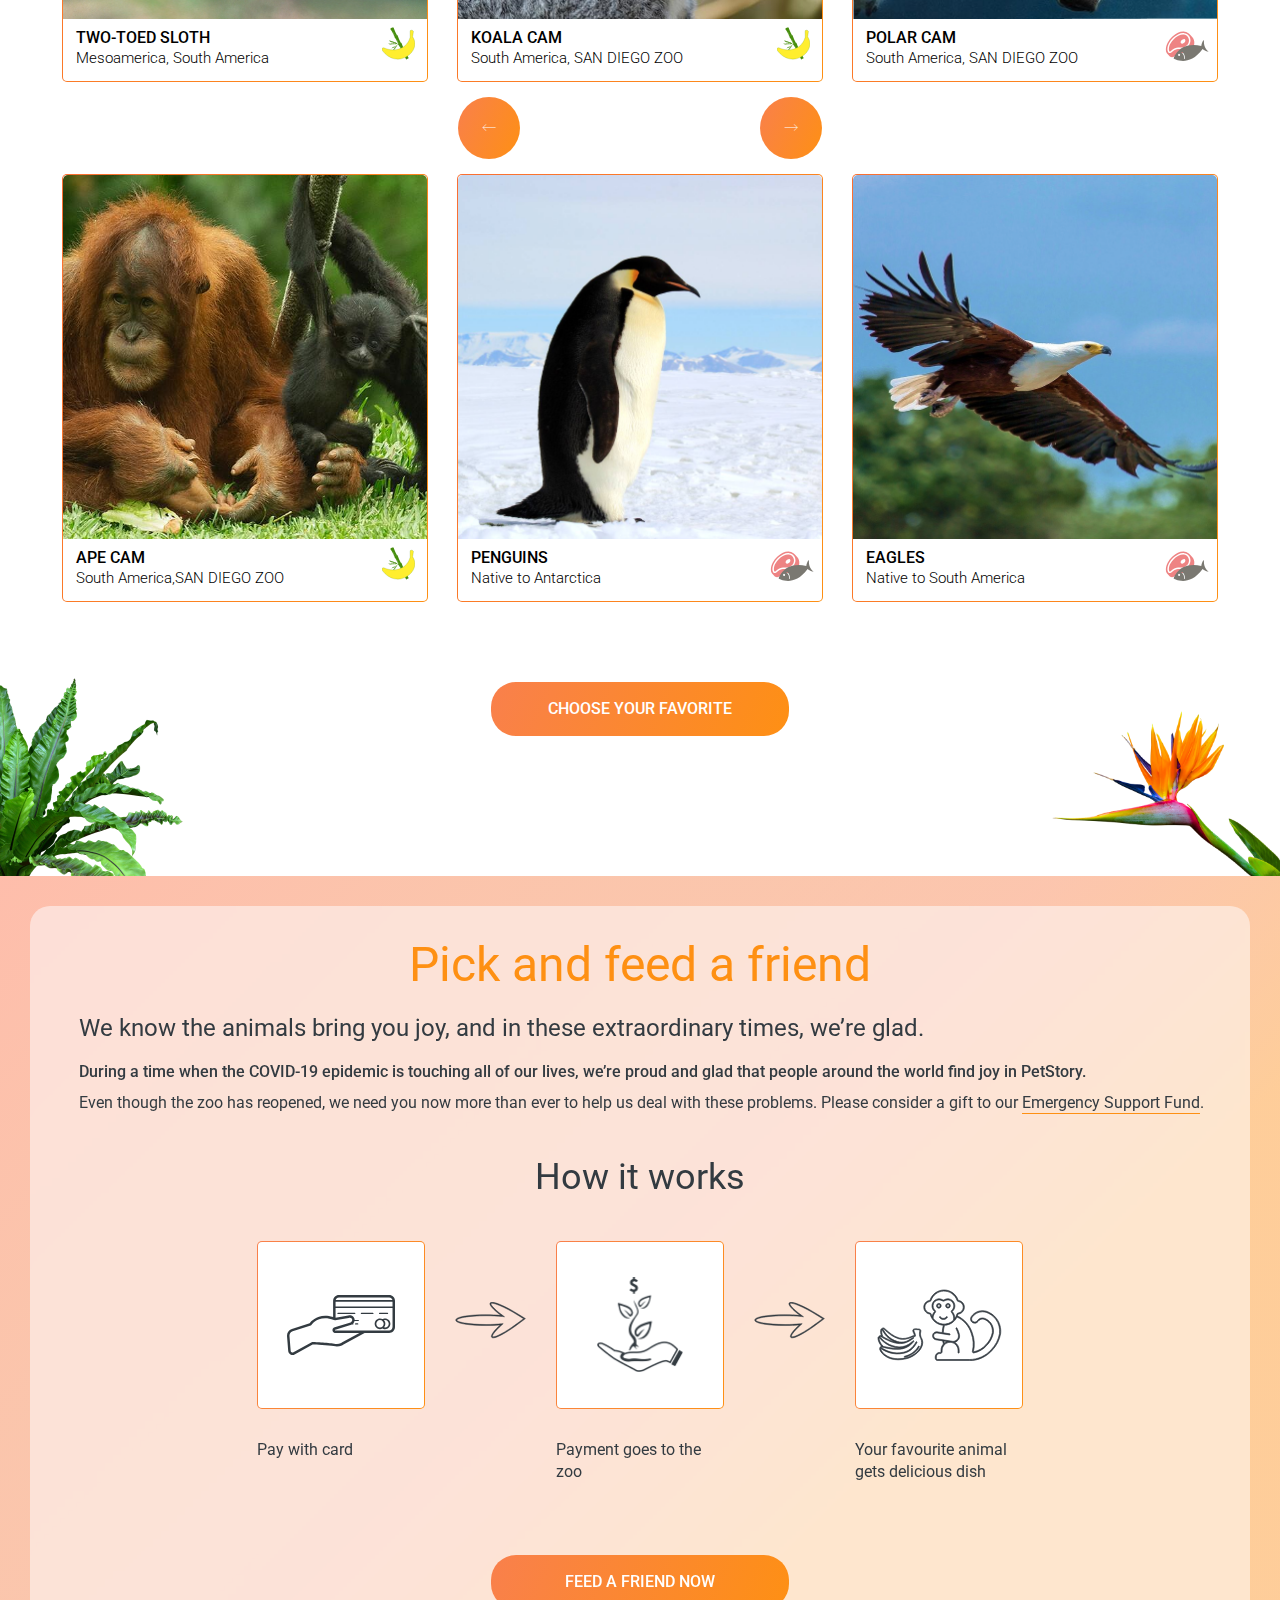
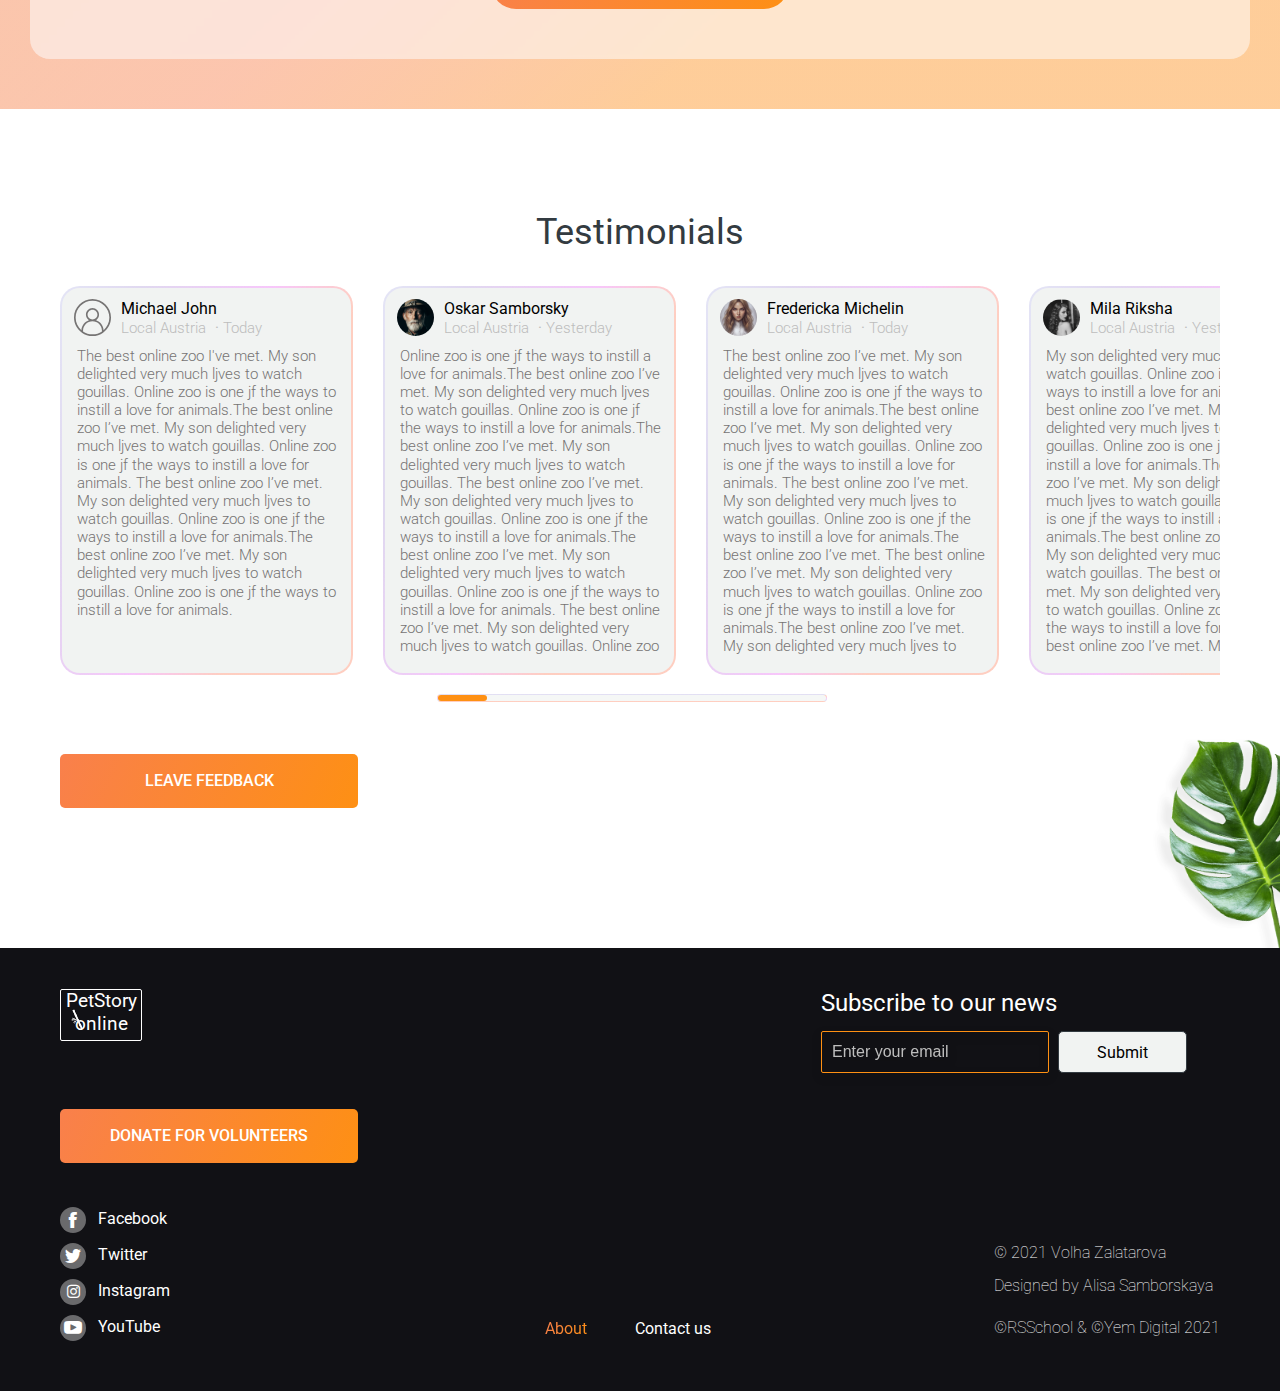
==== commit 32f8441d: "fix: change path to file style" ====
--- a/index.html
+++ b/index.html
@@ -50,7 +50,7 @@
               <ul class="mobile-menu__list">
                 <li class="mobile-menu__item"><a class="mobile-menu__link" href="./index.html">About</a></li>
                 
-                <li class="mobile-menu__item"><a class="mobile-menu__link" href="../../pages/donate/index.html">Donate</a></li>
+                <li class="mobile-menu__item"><a class="mobile-menu__link" href="pages/donate/index.html">Donate</a></li>
                 <li class="mobile-menu__item"><a class="mobile-menu__link" href="#contacts">Contact us</a></li>
               </ul>
               <a class="mobile-menu__copyright" href="https://www.figma.com/file/jfEFwkXVj1WRq7sUHDr8os/PetStory-online" target="_blank">Designed by ©</a>
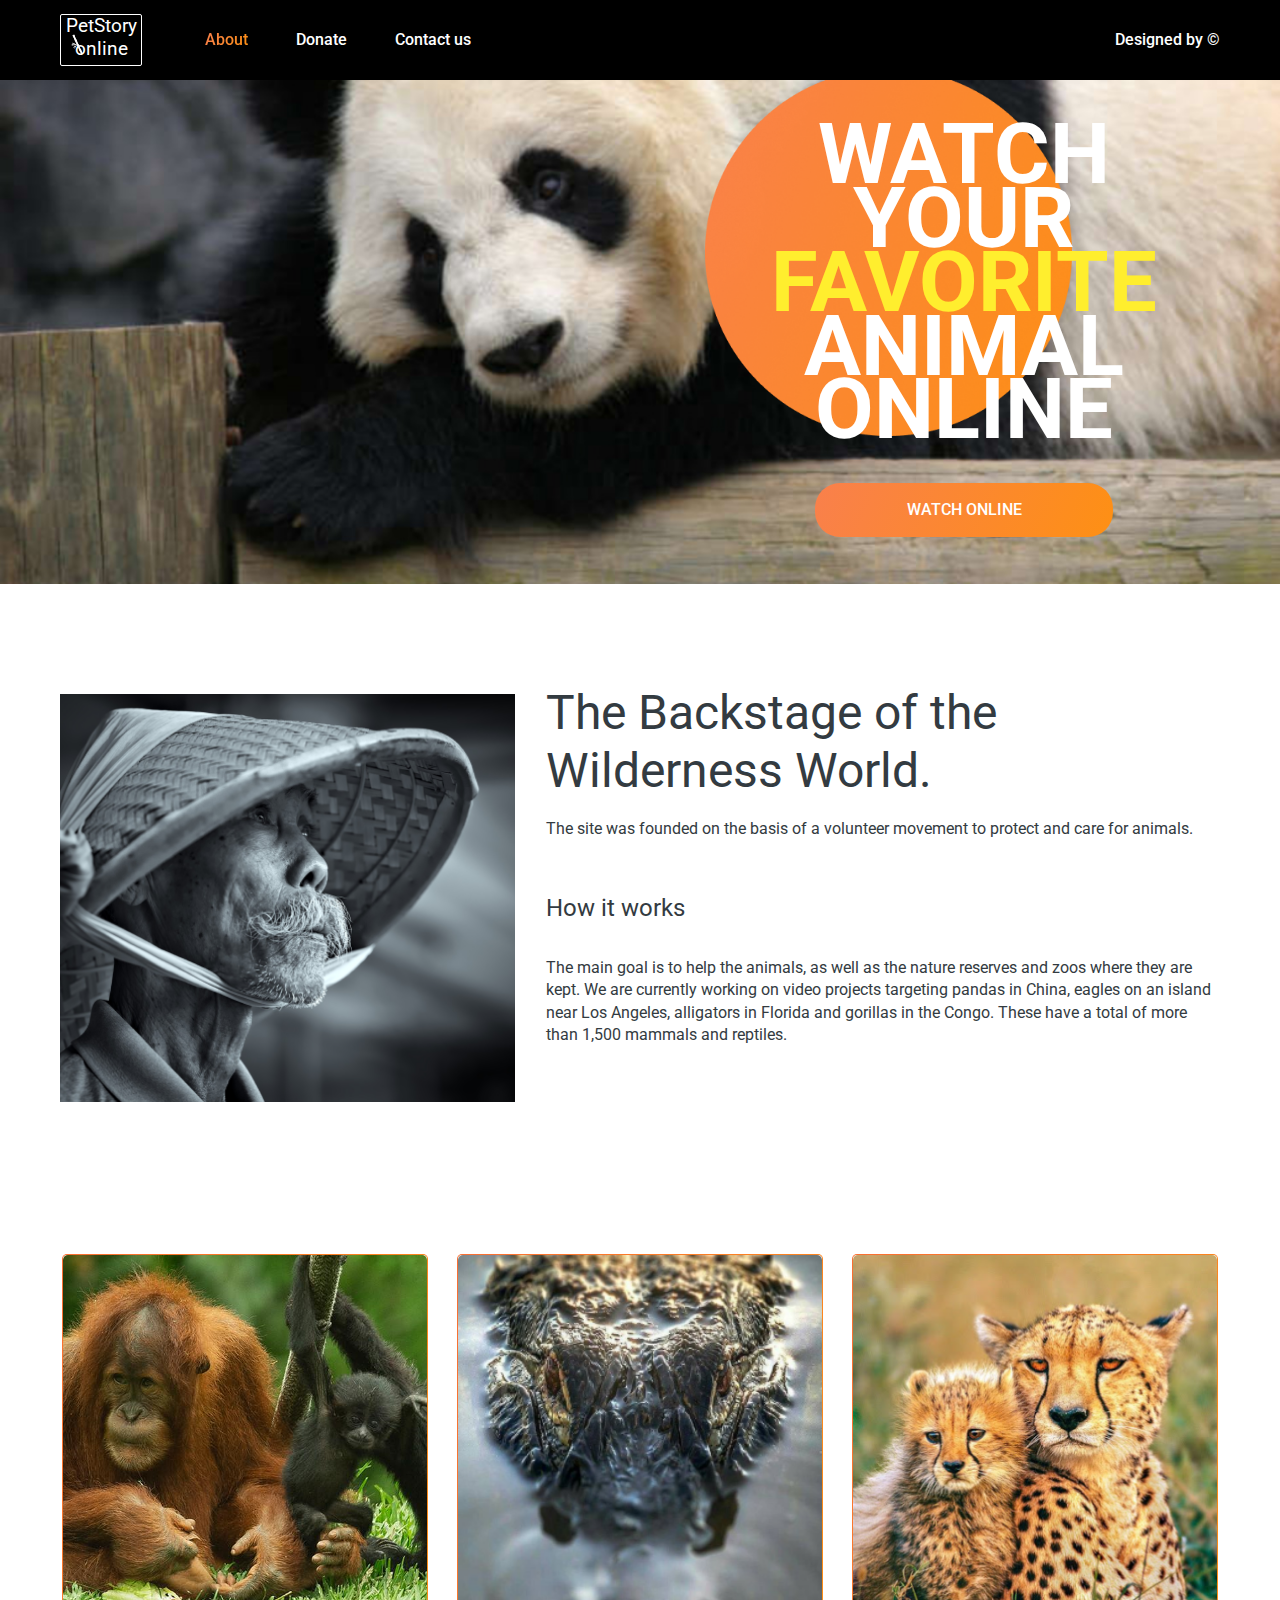
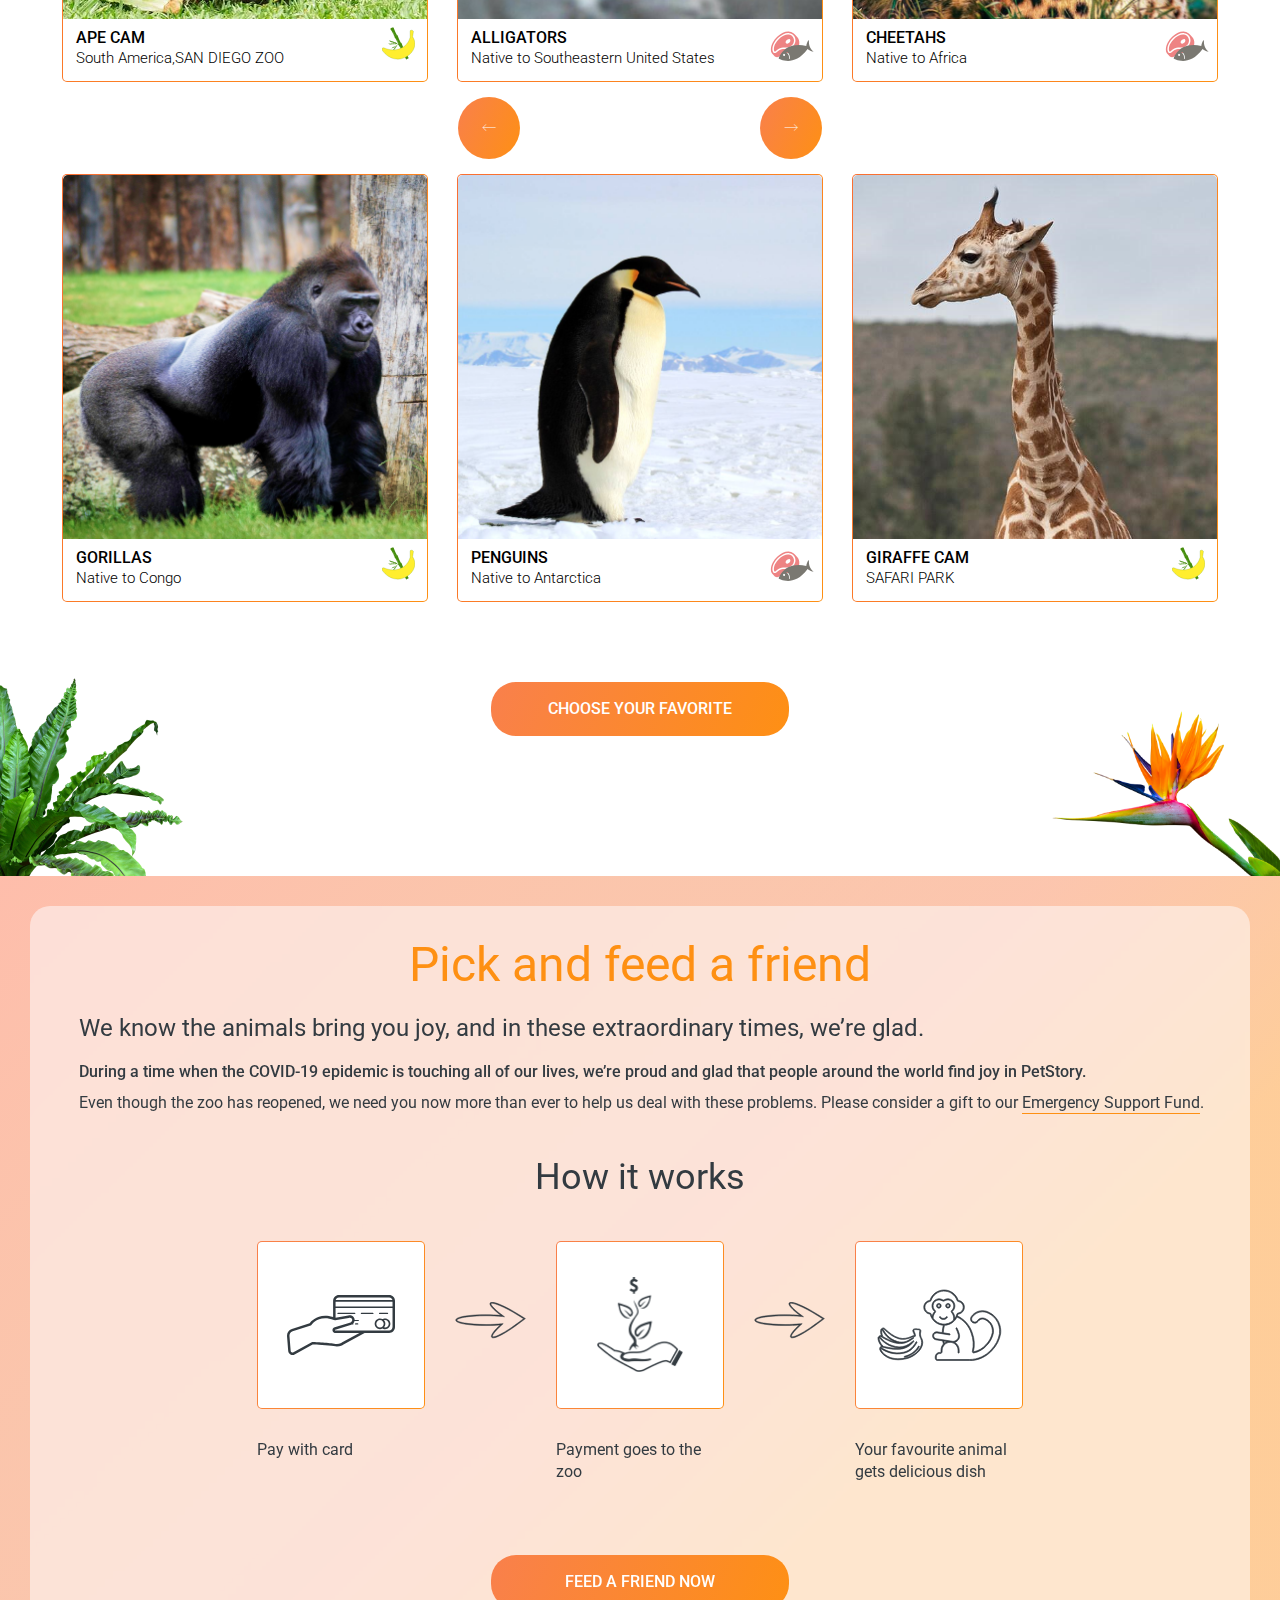
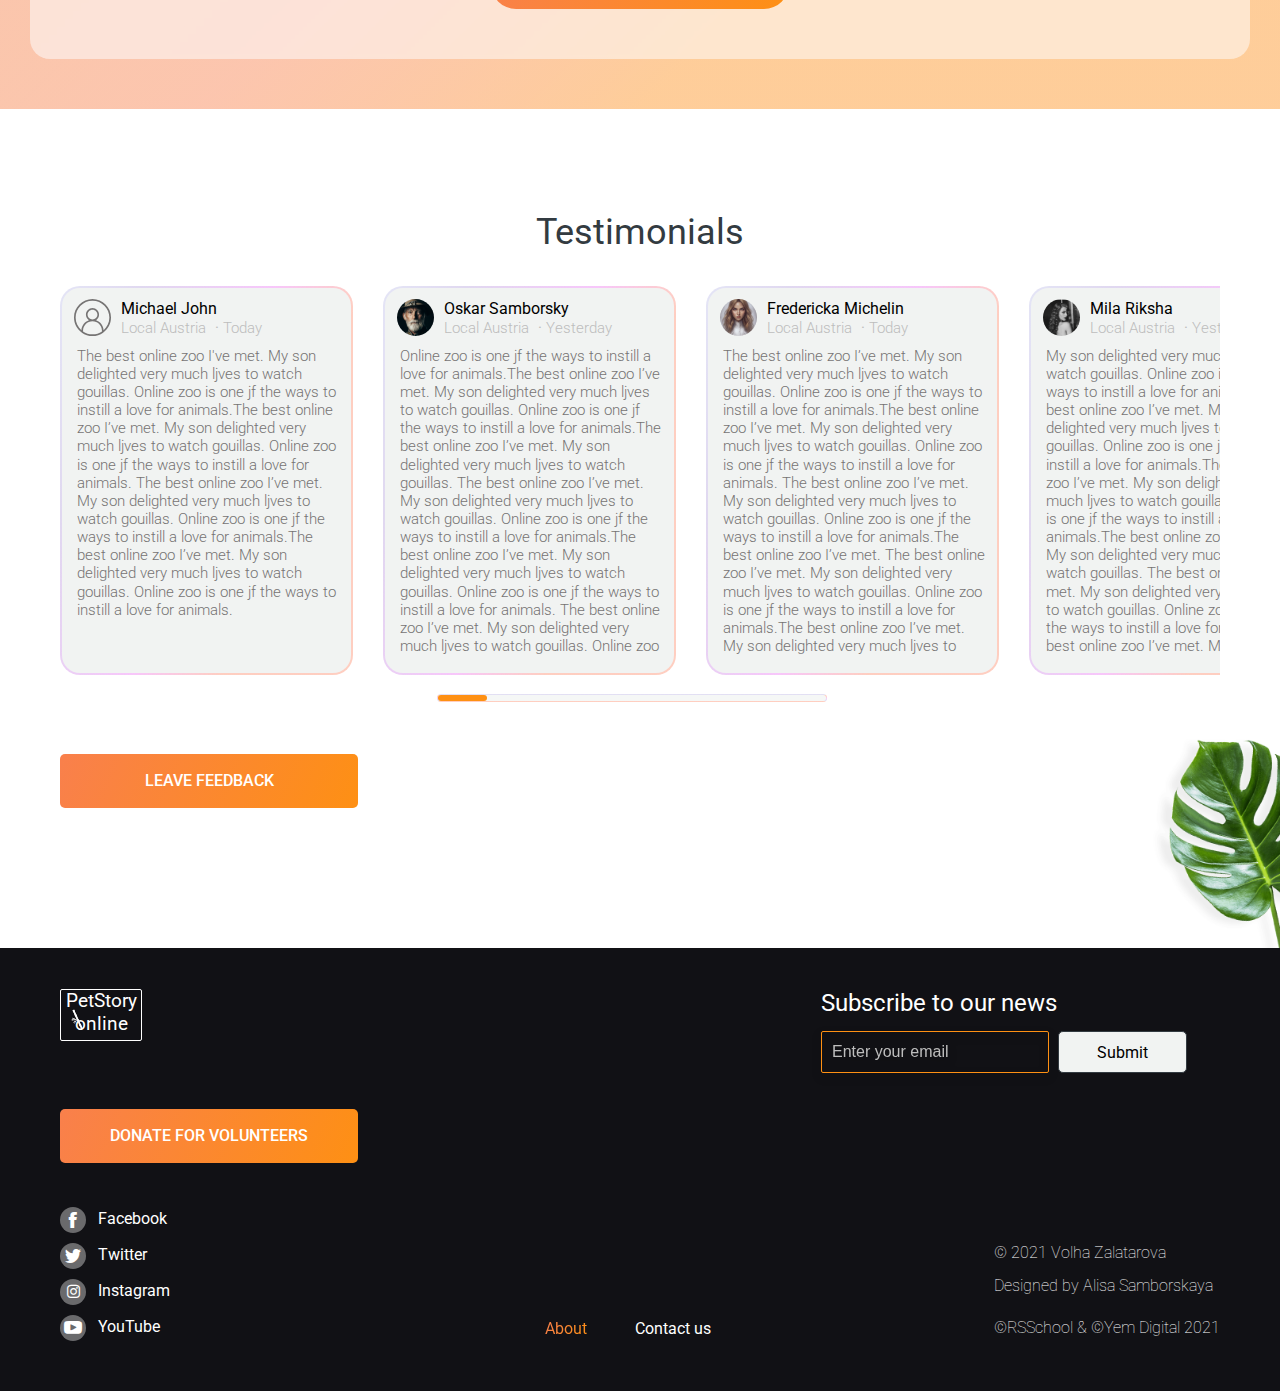
==== commit 3a173c88: "fix: change path to file style" ====
--- a/index.html
+++ b/index.html
@@ -24,7 +24,7 @@
               <a class="header__link header__link--active" href="./index.html#about">About</a>
             </li>
             <li>
-              <a class="header__link" href="../../pages/donate/index.html" target="_blank">Donate</a>
+              <a class="header__link" href="pages/donate/index.html" target="_blank">Donate</a>
             </li>
             <li>
               <a class="header__link" href="#contacts">Contact us</a>
@@ -116,7 +116,7 @@
             <p class="feed-friend__text-bold">During a time when the COVID-19 epidemic is touching all of our lives, we’re proud and glad that people around the world find joy in PetStory.</p>
             <p class="feed-friend__text">
               Even though the zoo has reopened, we need you now more than ever to help us deal with these problems. Please consider a gift to our
-              <a class="feed-friend__link" href="../../pages/donate/index.html" target="_blank">Emergency Support Fund</a>.
+              <a class="feed-friend__link" href="pages/donate/index.html" target="_blank">Emergency Support Fund</a>.
             </p>
           </div>
           <h3 class="feed-friend__works-title">How it works</h3>
@@ -146,7 +146,7 @@
               <p class="feed-friend__card-title">Your favourite animal gets delicious dish</p>
             </div>
           </div>
-            <a class="feed-friend__btn button" href="../../pages/donate/index.html" target="_blank">
+            <a class="feed-friend__btn button" href="pages/donate/index.html" target="_blank">
               Feed a friend now
             </a>
         </div>
@@ -186,7 +186,7 @@
           </form>
         </div>
         <div class="footer__middle">
-          <a class="footer__btn button button--secondary" href="../../pages/donate/index.html" target="_blank" >donate for volunteers</a>
+          <a class="footer__btn button button--secondary" href="pages/donate/index.html" target="_blank" >donate for volunteers</a>
         </div>
         <div class="footer__bottom">
           <ul class="footer__socials">
